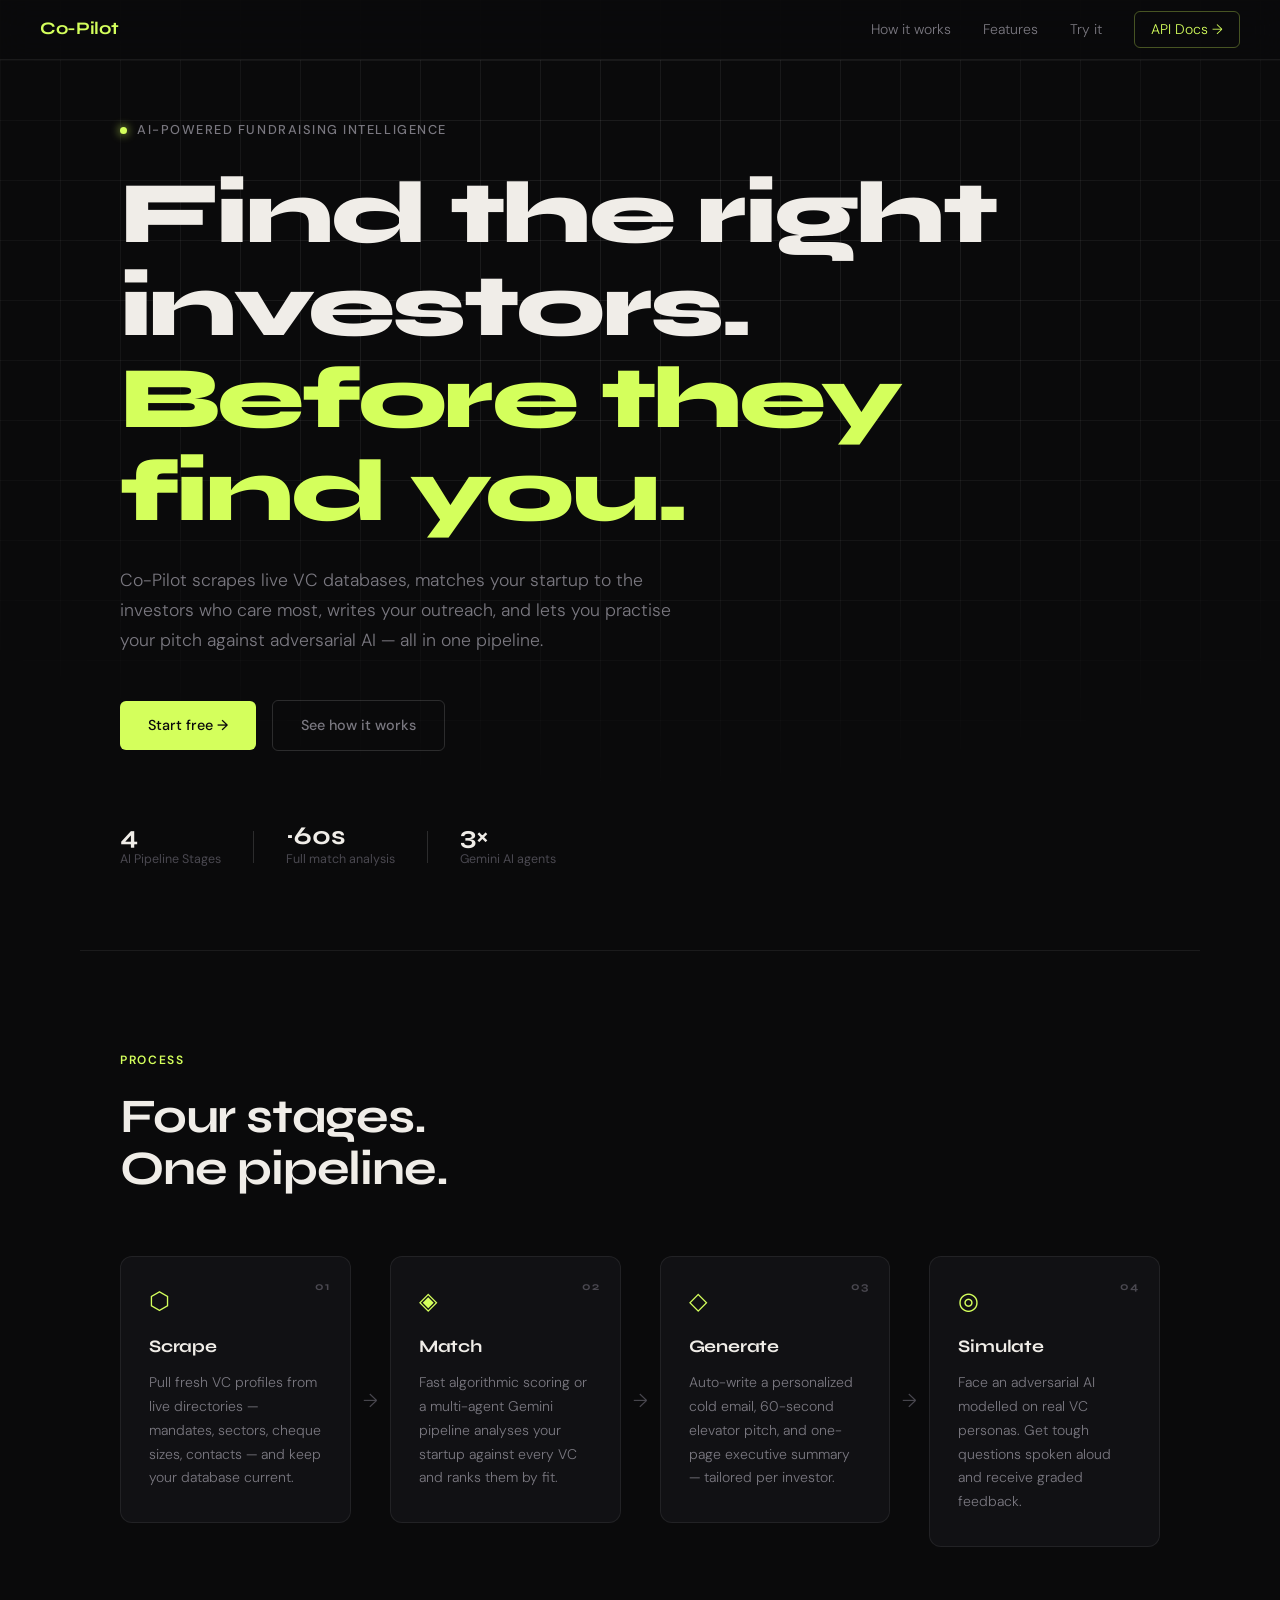
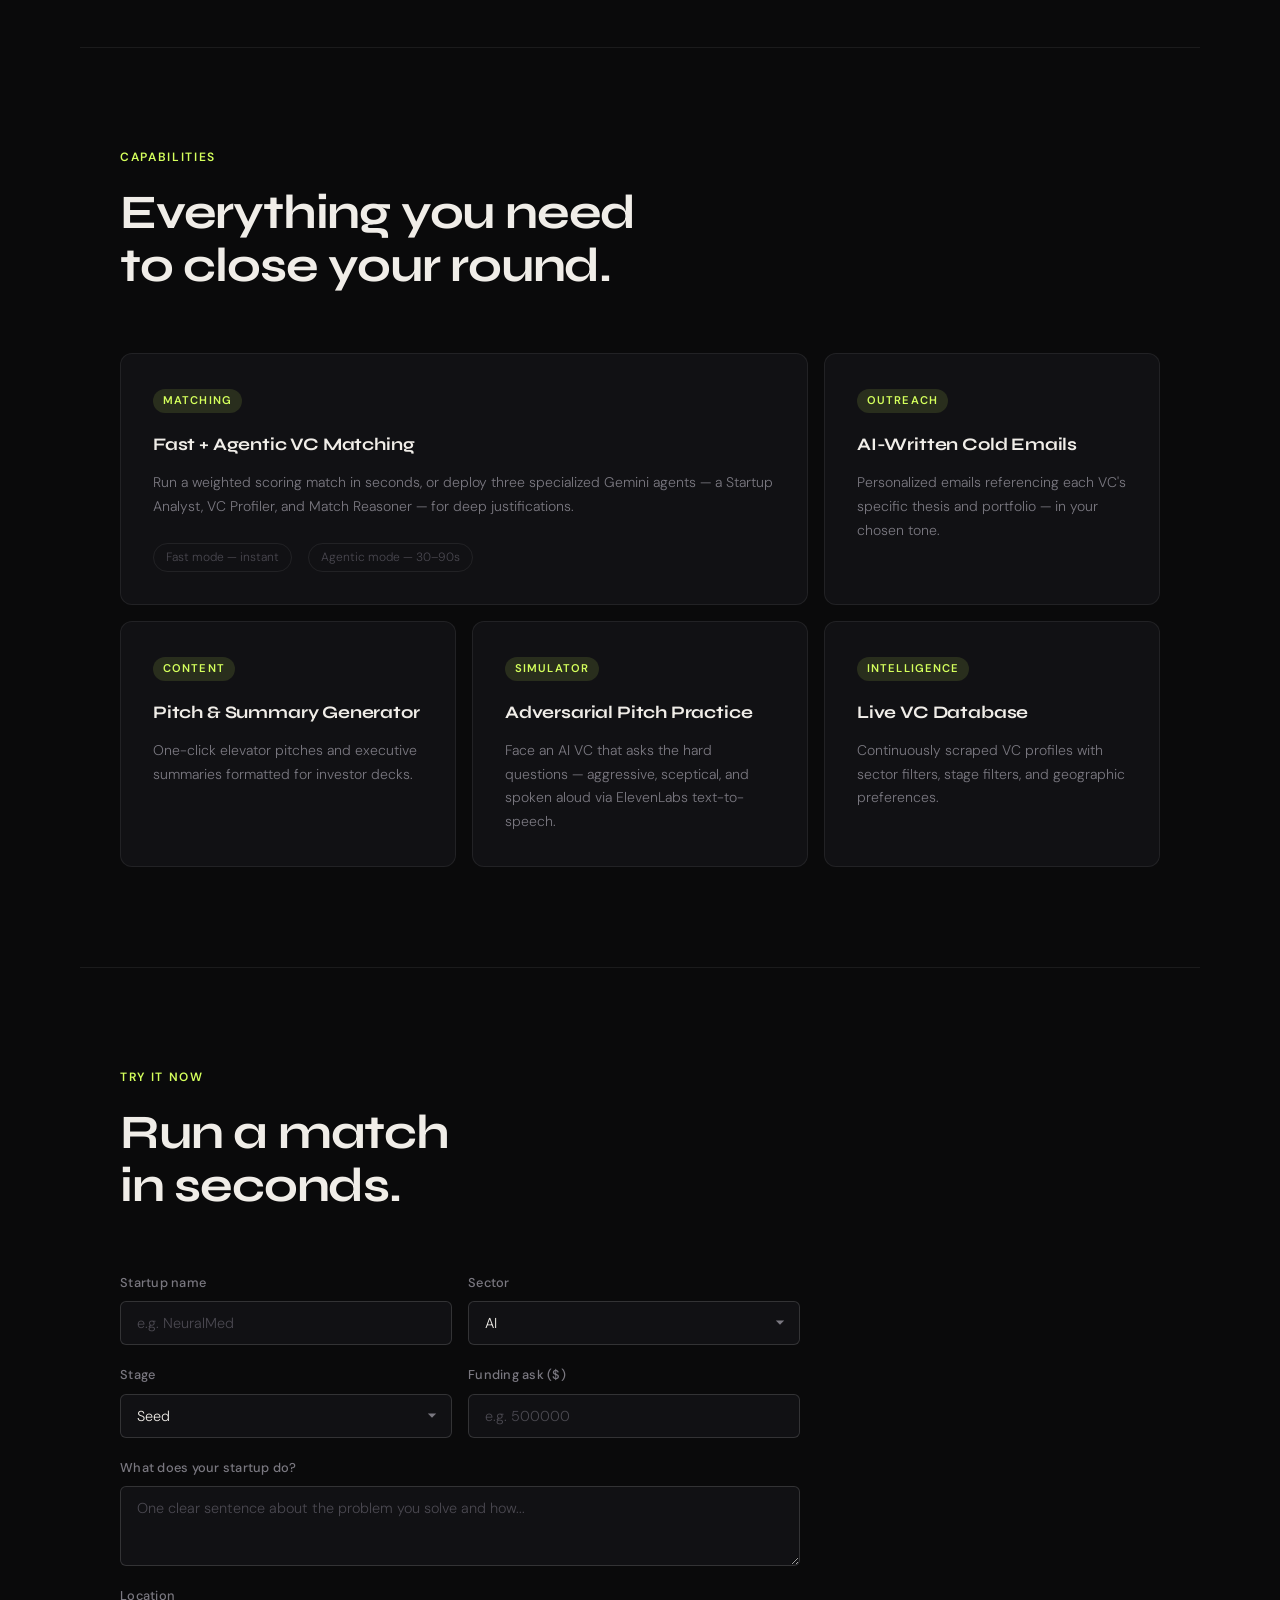
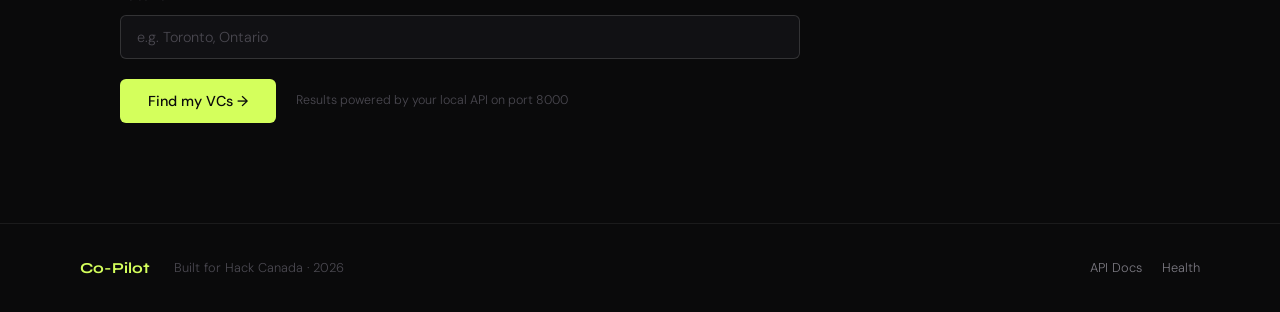
==== frontend/index.html @ d3bf1da8 "front end commit" ====
<!DOCTYPE html>
<html lang="en">
<head>
  <meta charset="UTF-8" />
  <meta name="viewport" content="width=device-width, initial-scale=1.0" />
  <title>Co-Pilot — AI Fundraising Intelligence</title>
  <meta name="description" content="AI-powered fundraising pipeline. Find the right VCs, generate personalized outreach, and simulate your pitch before the room." />
  <link rel="preconnect" href="https://fonts.googleapis.com" />
  <link rel="preconnect" href="https://fonts.gstatic.com" crossorigin />
  <link href="https://fonts.googleapis.com/css2?family=Syne:wght@400;500;600;700;800&family=DM+Sans:ital,opsz,wght@0,9..40,300;0,9..40,400;0,9..40,500;1,9..40,300&display=swap" rel="stylesheet" />
  <link rel="stylesheet" href="style.css" />
</head>
<body>

  <!-- ── NAV ── -->
  <nav class="nav" id="nav">
    <a class="nav-logo" href="#">Co-Pilot</a>
    <div class="nav-links">
      <a href="#how-it-works">How it works</a>
      <a href="#features">Features</a>
      <a href="#demo">Try it</a>
      <a href="http://localhost:8000/docs" target="_blank" class="nav-cta">API Docs →</a>
    </div>
  </nav>

  <!-- ── HERO ── -->
  <section class="hero" id="hero">
    <div class="hero-eyebrow">
      <span class="dot"></span>
      AI-Powered Fundraising Intelligence
    </div>
    <h1 class="hero-heading">
      Find the right investors.<br />
      <em>Before they find you.</em>
    </h1>
    <p class="hero-sub">
      Co-Pilot scrapes live VC databases, matches your startup to the investors who care most, writes your outreach, and lets you practise your pitch against adversarial AI — all in one pipeline.
    </p>
    <div class="hero-actions">
      <a href="#demo" class="btn btn-primary">Start free →</a>
      <a href="#how-it-works" class="btn btn-ghost">See how it works</a>
    </div>

    <div class="hero-stats">
      <div class="stat">
        <span class="stat-num">4</span>
        <span class="stat-label">AI Pipeline Stages</span>
      </div>
      <div class="stat-div"></div>
      <div class="stat">
        <span class="stat-num">~60s</span>
        <span class="stat-label">Full match analysis</span>
      </div>
      <div class="stat-div"></div>
      <div class="stat">
        <span class="stat-num">3×</span>
        <span class="stat-label">Gemini AI agents</span>
      </div>
    </div>
  </section>

  <!-- ── HOW IT WORKS ── -->
  <section class="section how" id="how-it-works">
    <div class="section-label">Process</div>
    <h2 class="section-heading">Four stages.<br />One pipeline.</h2>

    <div class="steps">
      <div class="step" data-num="01">
        <div class="step-icon">⬡</div>
        <h3>Scrape</h3>
        <p>Pull fresh VC profiles from live directories — mandates, sectors, cheque sizes, contacts — and keep your database current.</p>
      </div>
      <div class="step-arrow">→</div>
      <div class="step" data-num="02">
        <div class="step-icon">◈</div>
        <h3>Match</h3>
        <p>Fast algorithmic scoring or a multi-agent Gemini pipeline analyses your startup against every VC and ranks them by fit.</p>
      </div>
      <div class="step-arrow">→</div>
      <div class="step" data-num="03">
        <div class="step-icon">◇</div>
        <h3>Generate</h3>
        <p>Auto-write a personalized cold email, 60-second elevator pitch, and one-page executive summary — tailored per investor.</p>
      </div>
      <div class="step-arrow">→</div>
      <div class="step" data-num="04">
        <div class="step-icon">◎</div>
        <h3>Simulate</h3>
        <p>Face an adversarial AI modelled on real VC personas. Get tough questions spoken aloud and receive graded feedback.</p>
      </div>
    </div>
  </section>

  <!-- ── FEATURES ── -->
  <section class="section features" id="features">
    <div class="section-label">Capabilities</div>
    <h2 class="section-heading">Everything you need<br />to close your round.</h2>

    <div class="feature-grid">
      <div class="feature-card feature-card--wide">
        <div class="feature-tag">Matching</div>
        <h3>Fast + Agentic VC Matching</h3>
        <p>Run a weighted scoring match in seconds, or deploy three specialized Gemini agents — a Startup Analyst, VC Profiler, and Match Reasoner — for deep justifications.</p>
        <div class="feature-meta">
          <span>Fast mode — instant</span>
          <span>Agentic mode — 30–90s</span>
        </div>
      </div>

      <div class="feature-card">
        <div class="feature-tag">Outreach</div>
        <h3>AI-Written Cold Emails</h3>
        <p>Personalized emails referencing each VC's specific thesis and portfolio — in your chosen tone.</p>
      </div>

      <div class="feature-card">
        <div class="feature-tag">Content</div>
        <h3>Pitch & Summary Generator</h3>
        <p>One-click elevator pitches and executive summaries formatted for investor decks.</p>
      </div>

      <div class="feature-card">
        <div class="feature-tag">Simulator</div>
        <h3>Adversarial Pitch Practice</h3>
        <p>Face an AI VC that asks the hard questions — aggressive, sceptical, and spoken aloud via ElevenLabs text-to-speech.</p>
      </div>

      <div class="feature-card">
        <div class="feature-tag">Intelligence</div>
        <h3>Live VC Database</h3>
        <p>Continuously scraped VC profiles with sector filters, stage filters, and geographic preferences.</p>
      </div>
    </div>
  </section>

  <!-- ── DEMO / FORM ── -->
  <section class="section demo-section" id="demo">
    <div class="section-label">Try it now</div>
    <h2 class="section-heading">Run a match<br />in seconds.</h2>

    <div class="demo-wrap">
      <form class="demo-form" id="demoForm">
        <div class="form-row">
          <div class="form-group">
            <label for="startupName">Startup name</label>
            <input type="text" id="startupName" placeholder="e.g. NeuralMed" />
          </div>
          <div class="form-group">
            <label for="sector">Sector</label>
            <select id="sector">
              <option value="AI">AI</option>
              <option value="healthtech">Healthtech</option>
              <option value="fintech">Fintech</option>
              <option value="cleantech">Cleantech</option>
              <option value="deeptech">Deep Tech</option>
              <option value="edtech">EdTech</option>
              <option value="SaaS">SaaS</option>
            </select>
          </div>
        </div>
        <div class="form-row">
          <div class="form-group">
            <label for="stage">Stage</label>
            <select id="stage">
              <option value="pre-seed">Pre-seed</option>
              <option value="seed" selected>Seed</option>
              <option value="series-a">Series A</option>
            </select>
          </div>
          <div class="form-group">
            <label for="fundingAsk">Funding ask ($)</label>
            <input type="number" id="fundingAsk" placeholder="e.g. 500000" />
          </div>
        </div>
        <div class="form-group">
          <label for="description">What does your startup do?</label>
          <textarea id="description" rows="3" placeholder="One clear sentence about the problem you solve and how..."></textarea>
        </div>
        <div class="form-group">
          <label for="location">Location</label>
          <input type="text" id="location" placeholder="e.g. Toronto, Ontario" />
        </div>

        <div class="form-actions">
          <button type="submit" class="btn btn-primary" id="matchBtn">
            <span class="btn-text">Find my VCs →</span>
            <span class="btn-loader" hidden>Matching…</span>
          </button>
          <span class="form-note">Results powered by your local API on port 8000</span>
        </div>
      </form>

      <div class="demo-results" id="demoResults" hidden>
        <div class="results-header">
          <h3>Top matches</h3>
          <span id="resultsMode" class="badge"></span>
        </div>
        <div class="results-list" id="resultsList"></div>
      </div>

      <div class="demo-error" id="demoError" hidden>
        <p>⚠ Could not reach the API. Make sure the backend is running on <code>localhost:8000</code>.</p>
        <p class="error-detail" id="errorDetail"></p>
      </div>
    </div>
  </section>

  <!-- ── FOOTER ── -->
  <footer class="footer">
    <div class="footer-inner">
      <span class="footer-logo">Co-Pilot</span>
      <span class="footer-copy">Built for Hack Canada · 2026</span>
      <div class="footer-links">
        <a href="http://localhost:8000/docs" target="_blank">API Docs</a>
        <a href="http://localhost:8000/health" target="_blank">Health</a>
      </div>
    </div>
  </footer>

  <script src="app.js"></script>
</body>
</html>
---- frontend/style.css ----
/* ─────────────────────────────────────────────────────
   Co-Pilot — Fundraising Intelligence
   Aesthetic: Dark editorial / refined minimalism
   Fonts: Syne (display) + DM Sans (body)
───────────────────────────────────────────────────── */

/* ── Reset & tokens ── */
*,
*::before,
*::after {
    box-sizing: border-box;
    margin: 0;
    padding: 0;
}

:root {
    --bg: #0a0a0b;
    --surface: #111114;
    --surface-2: #18181d;
    --border: rgba(255, 255, 255, 0.07);
    --border-hi: rgba(255, 255, 255, 0.14);

    --text: #f0ede8;
    --text-muted: #7a7880;
    --text-subtle: #4a4850;

    --accent: #d4ff5c;
    /* lime-yellow — the one pop colour */
    --accent-dim: rgba(212, 255, 92, 0.12);

    --font-display: 'Syne', sans-serif;
    --font-body: 'DM Sans', sans-serif;

    --max-w: 1120px;
    --radius: 12px;
    --radius-sm: 6px;
}

html {
    scroll-behavior: smooth;
}

body {
    background: var(--bg);
    color: var(--text);
    font-family: var(--font-body);
    font-size: 16px;
    line-height: 1.6;
    font-weight: 300;
    -webkit-font-smoothing: antialiased;
}

/* ── Scrollbar ── */
::-webkit-scrollbar {
    width: 4px;
}

::-webkit-scrollbar-track {
    background: var(--bg);
}

::-webkit-scrollbar-thumb {
    background: var(--border-hi);
    border-radius: 2px;
}

/* ── Links ── */
a {
    color: inherit;
    text-decoration: none;
}

/* ───────────────────────────────────────────────────
   NAV
─────────────────────────────────────────────────── */
.nav {
    position: fixed;
    top: 0;
    left: 0;
    right: 0;
    z-index: 100;
    display: flex;
    align-items: center;
    justify-content: space-between;
    padding: 0 40px;
    height: 60px;
    border-bottom: 1px solid var(--border);
    background: rgba(10, 10, 11, 0.82);
    backdrop-filter: blur(16px);
    -webkit-backdrop-filter: blur(16px);
    transition: border-color 0.3s;
}

.nav-logo {
    font-family: var(--font-display);
    font-weight: 700;
    font-size: 1.1rem;
    letter-spacing: -0.02em;
    color: var(--accent);
}

.nav-links {
    display: flex;
    align-items: center;
    gap: 32px;
    font-size: 0.875rem;
    color: var(--text-muted);
}

.nav-links a {
    transition: color 0.2s;
}

.nav-links a:hover {
    color: var(--text);
}

.nav-cta {
    color: var(--accent) !important;
    border: 1px solid rgba(212, 255, 92, 0.3);
    padding: 6px 16px;
    border-radius: var(--radius-sm);
    transition: background 0.2s !important;
}

.nav-cta:hover {
    background: var(--accent-dim) !important;
}

/* ───────────────────────────────────────────────────
   HERO
─────────────────────────────────────────────────── */
.hero {
    min-height: 100vh;
    display: flex;
    flex-direction: column;
    justify-content: center;
    padding: 120px 40px 80px;
    max-width: var(--max-w);
    margin: 0 auto;
    position: relative;
}

/* Subtle grid background */
.hero::before {
    content: '';
    position: fixed;
    inset: 0;
    background-image:
        linear-gradient(var(--border) 1px, transparent 1px),
        linear-gradient(90deg, var(--border) 1px, transparent 1px);
    background-size: 60px 60px;
    mask-image: radial-gradient(ellipse 80% 60% at 50% 30%, black 30%, transparent 100%);
    pointer-events: none;
    z-index: -1;
}

.hero-eyebrow {
    display: flex;
    align-items: center;
    gap: 10px;
    font-size: 0.8rem;
    font-weight: 500;
    letter-spacing: 0.12em;
    text-transform: uppercase;
    color: var(--text-muted);
    margin-bottom: 28px;
    animation: fadeUp 0.6s ease both;
}

.dot {
    width: 7px;
    height: 7px;
    border-radius: 50%;
    background: var(--accent);
    box-shadow: 0 0 10px var(--accent);
    animation: pulse 2s ease infinite;
}

@keyframes pulse {

    0%,
    100% {
        opacity: 1;
        transform: scale(1);
    }

    50% {
        opacity: 0.5;
        transform: scale(0.85);
    }
}

.hero-heading {
    font-family: var(--font-display);
    font-size: clamp(3rem, 7vw, 5.5rem);
    font-weight: 800;
    line-height: 1.05;
    letter-spacing: -0.03em;
    color: var(--text);
    margin-bottom: 28px;
    animation: fadeUp 0.6s 0.1s ease both;
}

.hero-heading em {
    font-style: normal;
    color: var(--accent);
}

.hero-sub {
    max-width: 560px;
    font-size: 1.1rem;
    color: var(--text-muted);
    line-height: 1.7;
    margin-bottom: 44px;
    animation: fadeUp 0.6s 0.2s ease both;
}

.hero-actions {
    display: flex;
    gap: 16px;
    align-items: center;
    margin-bottom: 72px;
    animation: fadeUp 0.6s 0.3s ease both;
}

/* Buttons */
.btn {
    display: inline-flex;
    align-items: center;
    gap: 6px;
    padding: 13px 28px;
    border-radius: var(--radius-sm);
    font-family: var(--font-body);
    font-size: 0.9rem;
    font-weight: 500;
    cursor: pointer;
    border: none;
    transition: all 0.2s;
    text-decoration: none;
}

.btn-primary {
    background: var(--accent);
    color: #0a0a0b;
}

.btn-primary:hover {
    background: #c8f545;
    transform: translateY(-1px);
    box-shadow: 0 8px 24px rgba(212, 255, 92, 0.25);
}

.btn-primary:active {
    transform: translateY(0);
}

.btn-ghost {
    background: transparent;
    color: var(--text-muted);
    border: 1px solid var(--border-hi);
}

.btn-ghost:hover {
    color: var(--text);
    border-color: rgba(255, 255, 255, 0.25);
}

/* Stats bar */
.hero-stats {
    display: flex;
    align-items: center;
    gap: 32px;
    animation: fadeUp 0.6s 0.4s ease both;
}

.stat-div {
    width: 1px;
    height: 32px;
    background: var(--border-hi);
}

.stat {
    display: flex;
    flex-direction: column;
    gap: 2px;
}

.stat-num {
    font-family: var(--font-display);
    font-size: 1.6rem;
    font-weight: 700;
    color: var(--text);
    line-height: 1;
}

.stat-label {
    font-size: 0.78rem;
    color: var(--text-subtle);
    font-weight: 400;
}

/* ───────────────────────────────────────────────────
   SECTIONS — shared
─────────────────────────────────────────────────── */
.section {
    padding: 100px 40px;
    max-width: var(--max-w);
    margin: 0 auto;
}

.section-label {
    font-size: 0.75rem;
    font-weight: 600;
    letter-spacing: 0.14em;
    text-transform: uppercase;
    color: var(--accent);
    margin-bottom: 20px;
}

.section-heading {
    font-family: var(--font-display);
    font-size: clamp(2rem, 4vw, 3rem);
    font-weight: 700;
    letter-spacing: -0.025em;
    line-height: 1.1;
    color: var(--text);
    margin-bottom: 60px;
}

/* ───────────────────────────────────────────────────
   HOW IT WORKS — steps
#─────────────────────────────────────────────────── */
.how {
    border-top: 1px solid var(--border);
}

.steps {
    display: flex;
    align-items: flex-start;
    gap: 0;
}

.step {
    flex: 1;
    padding: 32px 28px;
    border: 1px solid var(--border);
    border-radius: var(--radius);
    background: var(--surface);
    transition: border-color 0.25s, background 0.25s;
    position: relative;
}

.step:hover {
    border-color: var(--border-hi);
    background: var(--surface-2);
}

.step::before {
    content: attr(data-num);
    position: absolute;
    top: 20px;
    right: 20px;
    font-family: var(--font-display);
    font-size: 0.72rem;
    font-weight: 700;
    color: var(--text-subtle);
    letter-spacing: 0.08em;
}

.step-icon {
    font-size: 1.5rem;
    margin-bottom: 20px;
    color: var(--accent);
    line-height: 1;
}

.step h3 {
    font-family: var(--font-display);
    font-size: 1.1rem;
    font-weight: 700;
    letter-spacing: -0.01em;
    margin-bottom: 10px;
    color: var(--text);
}

.step p {
    font-size: 0.875rem;
    color: var(--text-muted);
    line-height: 1.7;
}

.step-arrow {
    flex-shrink: 0;
    align-self: center;
    padding: 0 12px;
    color: var(--text-subtle);
    font-size: 1.2rem;
}

/* ───────────────────────────────────────────────────
   FEATURES GRID
─────────────────────────────────────────────────── */
.features {
    border-top: 1px solid var(--border);
}

.feature-grid {
    display: grid;
    grid-template-columns: 1fr 1fr 1fr;
    grid-template-rows: auto auto;
    gap: 16px;
}

.feature-card {
    background: var(--surface);
    border: 1px solid var(--border);
    border-radius: var(--radius);
    padding: 32px;
    transition: border-color 0.25s, background 0.25s, transform 0.2s;
}

.feature-card:hover {
    border-color: var(--border-hi);
    background: var(--surface-2);
    transform: translateY(-2px);
}

.feature-card--wide {
    grid-column: span 2;
}

.feature-tag {
    display: inline-block;
    font-size: 0.7rem;
    font-weight: 600;
    letter-spacing: 0.1em;
    text-transform: uppercase;
    color: var(--accent);
    background: var(--accent-dim);
    padding: 3px 10px;
    border-radius: 999px;
    margin-bottom: 18px;
}

.feature-card h3 {
    font-family: var(--font-display);
    font-size: 1.1rem;
    font-weight: 700;
    letter-spacing: -0.01em;
    margin-bottom: 12px;
    color: var(--text);
}

.feature-card p {
    font-size: 0.875rem;
    color: var(--text-muted);
    line-height: 1.7;
}

.feature-meta {
    display: flex;
    gap: 16px;
    margin-top: 24px;
    flex-wrap: wrap;
}

.feature-meta span {
    font-size: 0.75rem;
    color: var(--text-subtle);
    border: 1px solid var(--border);
    padding: 4px 12px;
    border-radius: 999px;
}

/* ───────────────────────────────────────────────────
   DEMO FORM
─────────────────────────────────────────────────── */
.demo-section {
    border-top: 1px solid var(--border);
}

.demo-wrap {
    display: flex;
    flex-direction: column;
    gap: 40px;
}

.demo-form {
    display: flex;
    flex-direction: column;
    gap: 20px;
    max-width: 680px;
}

.form-row {
    display: grid;
    grid-template-columns: 1fr 1fr;
    gap: 16px;
}

.form-group {
    display: flex;
    flex-direction: column;
    gap: 8px;
}

.form-group label {
    font-size: 0.8rem;
    font-weight: 500;
    color: var(--text-muted);
    letter-spacing: 0.02em;
}

.form-group input,
.form-group select,
.form-group textarea {
    background: var(--surface);
    border: 1px solid var(--border-hi);
    border-radius: var(--radius-sm);
    color: var(--text);
    font-family: var(--font-body);
    font-size: 0.9rem;
    font-weight: 300;
    padding: 12px 16px;
    outline: none;
    transition: border-color 0.2s, box-shadow 0.2s;
    resize: vertical;
}

.form-group input::placeholder,
.form-group textarea::placeholder {
    color: var(--text-subtle);
}

.form-group input:focus,
.form-group select:focus,
.form-group textarea:focus {
    border-color: rgba(212, 255, 92, 0.5);
    box-shadow: 0 0 0 3px rgba(212, 255, 92, 0.08);
}

.form-group select {
    appearance: none;
    cursor: pointer;
    background-image: url("data:image/svg+xml,%3Csvg xmlns='http://www.w3.org/2000/svg' width='12' height='12' viewBox='0 0 12 12'%3E%3Cpath fill='%237a7880' d='M6 8L1 3h10z'/%3E%3C/svg%3E");
    background-repeat: no-repeat;
    background-position: right 14px center;
    background-size: 10px;
    padding-right: 36px;
}

.form-actions {
    display: flex;
    align-items: center;
    gap: 20px;
    flex-wrap: wrap;
}

.form-note {
    font-size: 0.78rem;
    color: var(--text-subtle);
}

/* Results */
.demo-results {
    max-width: 680px;
    animation: fadeUp 0.4s ease both;
}

.results-header {
    display: flex;
    align-items: center;
    gap: 12px;
    margin-bottom: 20px;
}

.results-header h3 {
    font-family: var(--font-display);
    font-size: 1rem;
    font-weight: 700;
    color: var(--text);
}

.badge {
    font-size: 0.7rem;
    font-weight: 600;
    letter-spacing: 0.08em;
    text-transform: uppercase;
    background: var(--accent-dim);
    color: var(--accent);
    padding: 3px 10px;
    border-radius: 999px;
}

.results-list {
    display: flex;
    flex-direction: column;
    gap: 10px;
}

.result-item {
    background: var(--surface);
    border: 1px solid var(--border);
    border-radius: var(--radius);
    padding: 18px 22px;
    display: flex;
    align-items: center;
    gap: 16px;
    transition: border-color 0.2s;
    animation: fadeUp 0.3s ease both;
}

.result-item:hover {
    border-color: var(--border-hi);
}

.result-rank {
    font-family: var(--font-display);
    font-size: 0.75rem;
    font-weight: 700;
    color: var(--text-subtle);
    min-width: 24px;
}

.result-info {
    flex: 1;
}

.result-name {
    font-weight: 500;
    font-size: 0.95rem;
    color: var(--text);
    margin-bottom: 3px;
}

.result-detail {
    font-size: 0.8rem;
    color: var(--text-muted);
}

.result-score {
    font-family: var(--font-display);
    font-size: 1rem;
    font-weight: 700;
    color: var(--accent);
}

.result-link {
    color: var(--text);
    text-decoration: none;
    border-bottom: 1px solid var(--border-hi);
    transition: color 0.2s, border-color 0.2s;
}

.result-link:hover {
    color: var(--accent);
    border-color: var(--accent);
}

.result-visit {
    flex-shrink: 0;
    display: flex;
    align-items: center;
    justify-content: center;
    width: 30px;
    height: 30px;
    border-radius: var(--radius-sm);
    border: 1px solid var(--border);
    color: var(--text-muted);
    font-size: 0.9rem;
    text-decoration: none;
    transition: color 0.2s, border-color 0.2s, background 0.2s;
}

.result-visit:hover {
    color: var(--accent);
    border-color: rgba(212, 255, 92, 0.4);
    background: var(--accent-dim);
}

/* Error */
.demo-error {
    max-width: 540px;
    background: rgba(255, 80, 80, 0.06);
    border: 1px solid rgba(255, 80, 80, 0.18);
    border-radius: var(--radius);
    padding: 20px 24px;
    font-size: 0.875rem;
    color: #ff8888;
    animation: fadeUp 0.3s ease both;
}

.demo-error p+p {
    margin-top: 8px;
}

.demo-error code {
    font-size: 0.82em;
    background: rgba(255, 255, 255, 0.07);
    padding: 2px 6px;
    border-radius: 4px;
}

.error-detail {
    color: var(--text-muted);
    font-size: 0.8rem;
}

/* ───────────────────────────────────────────────────
   FOOTER
─────────────────────────────────────────────────── */
footer.footer {
    border-top: 1px solid var(--border);
    padding: 32px 40px;
}

.footer-inner {
    max-width: var(--max-w);
    margin: 0 auto;
    display: flex;
    align-items: center;
    gap: 24px;
}

.footer-logo {
    font-family: var(--font-display);
    font-weight: 700;
    color: var(--accent);
    font-size: 0.95rem;
}

.footer-copy {
    font-size: 0.8rem;
    color: var(--text-subtle);
    flex: 1;
}

.footer-links {
    display: flex;
    gap: 20px;
    font-size: 0.8rem;
    color: var(--text-muted);
}

.footer-links a:hover {
    color: var(--text);
}

/* ───────────────────────────────────────────────────
   ANIMATIONS
─────────────────────────────────────────────────── */
@keyframes fadeUp {
    from {
        opacity: 0;
        transform: translateY(16px);
    }

    to {
        opacity: 1;
        transform: translateY(0);
    }
}

/* Scroll-triggered reveal */
.step,
.feature-card {
    opacity: 0;
    transform: translateY(20px);
    transition: opacity 0.5s ease, transform 0.5s ease, border-color 0.25s, background 0.25s;
}

.step.visible,
.feature-card.visible {
    opacity: 1;
    transform: translateY(0);
}

/* ───────────────────────────────────────────────────
   RESPONSIVE
─────────────────────────────────────────────────── */
@media (max-width: 900px) {
    .steps {
        flex-direction: column;
    }

    .step-arrow {
        transform: rotate(90deg);
        align-self: center;
    }

    .feature-grid {
        grid-template-columns: 1fr 1fr;
    }

    .feature-card--wide {
        grid-column: span 2;
    }

    .form-row {
        grid-template-columns: 1fr;
    }
}

@media (max-width: 640px) {
    .nav {
        padding: 0 20px;
    }

    .nav-links {
        gap: 16px;
    }

    .nav-links a:not(.nav-cta) {
        display: none;
    }

    .hero,
    .section {
        padding-left: 20px;
        padding-right: 20px;
    }

    .feature-grid {
        grid-template-columns: 1fr;
    }

    .feature-card--wide {
        grid-column: span 1;
    }

    footer.footer {
        padding: 24px 20px;
    }
}
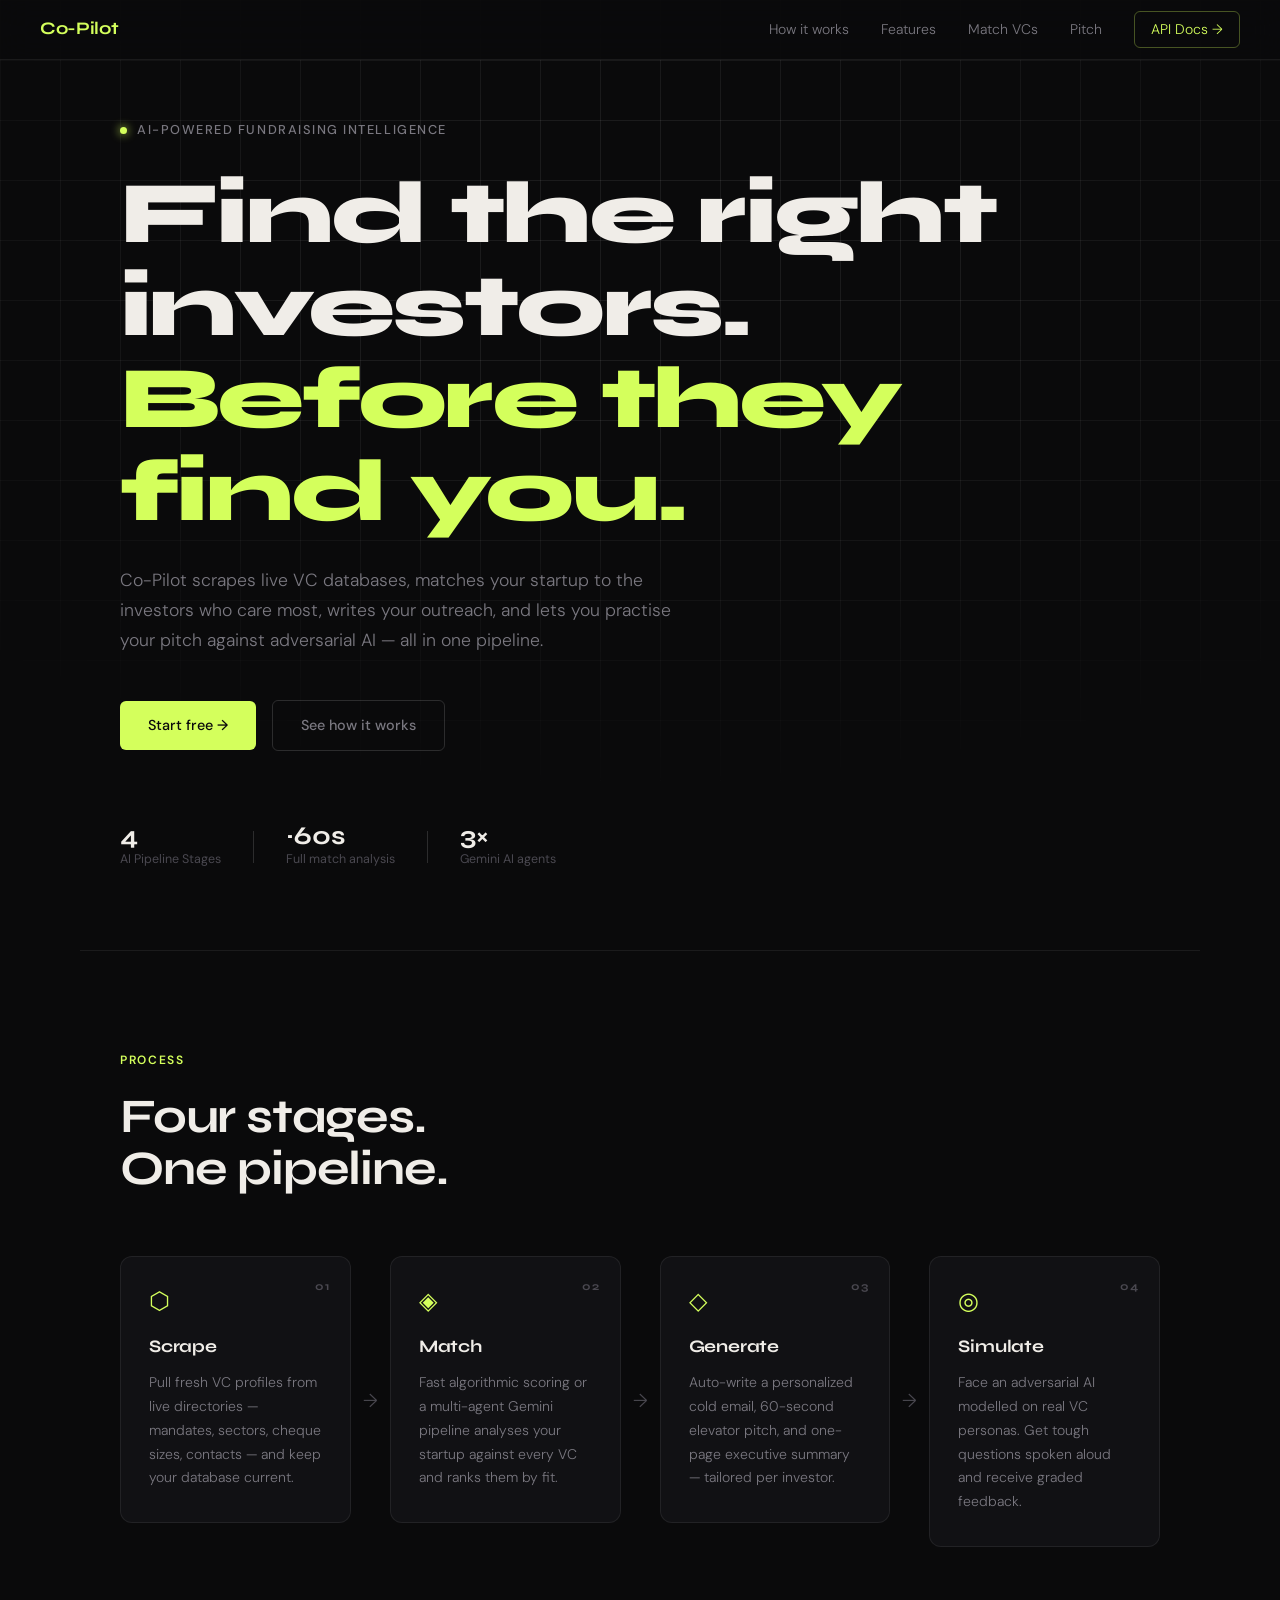
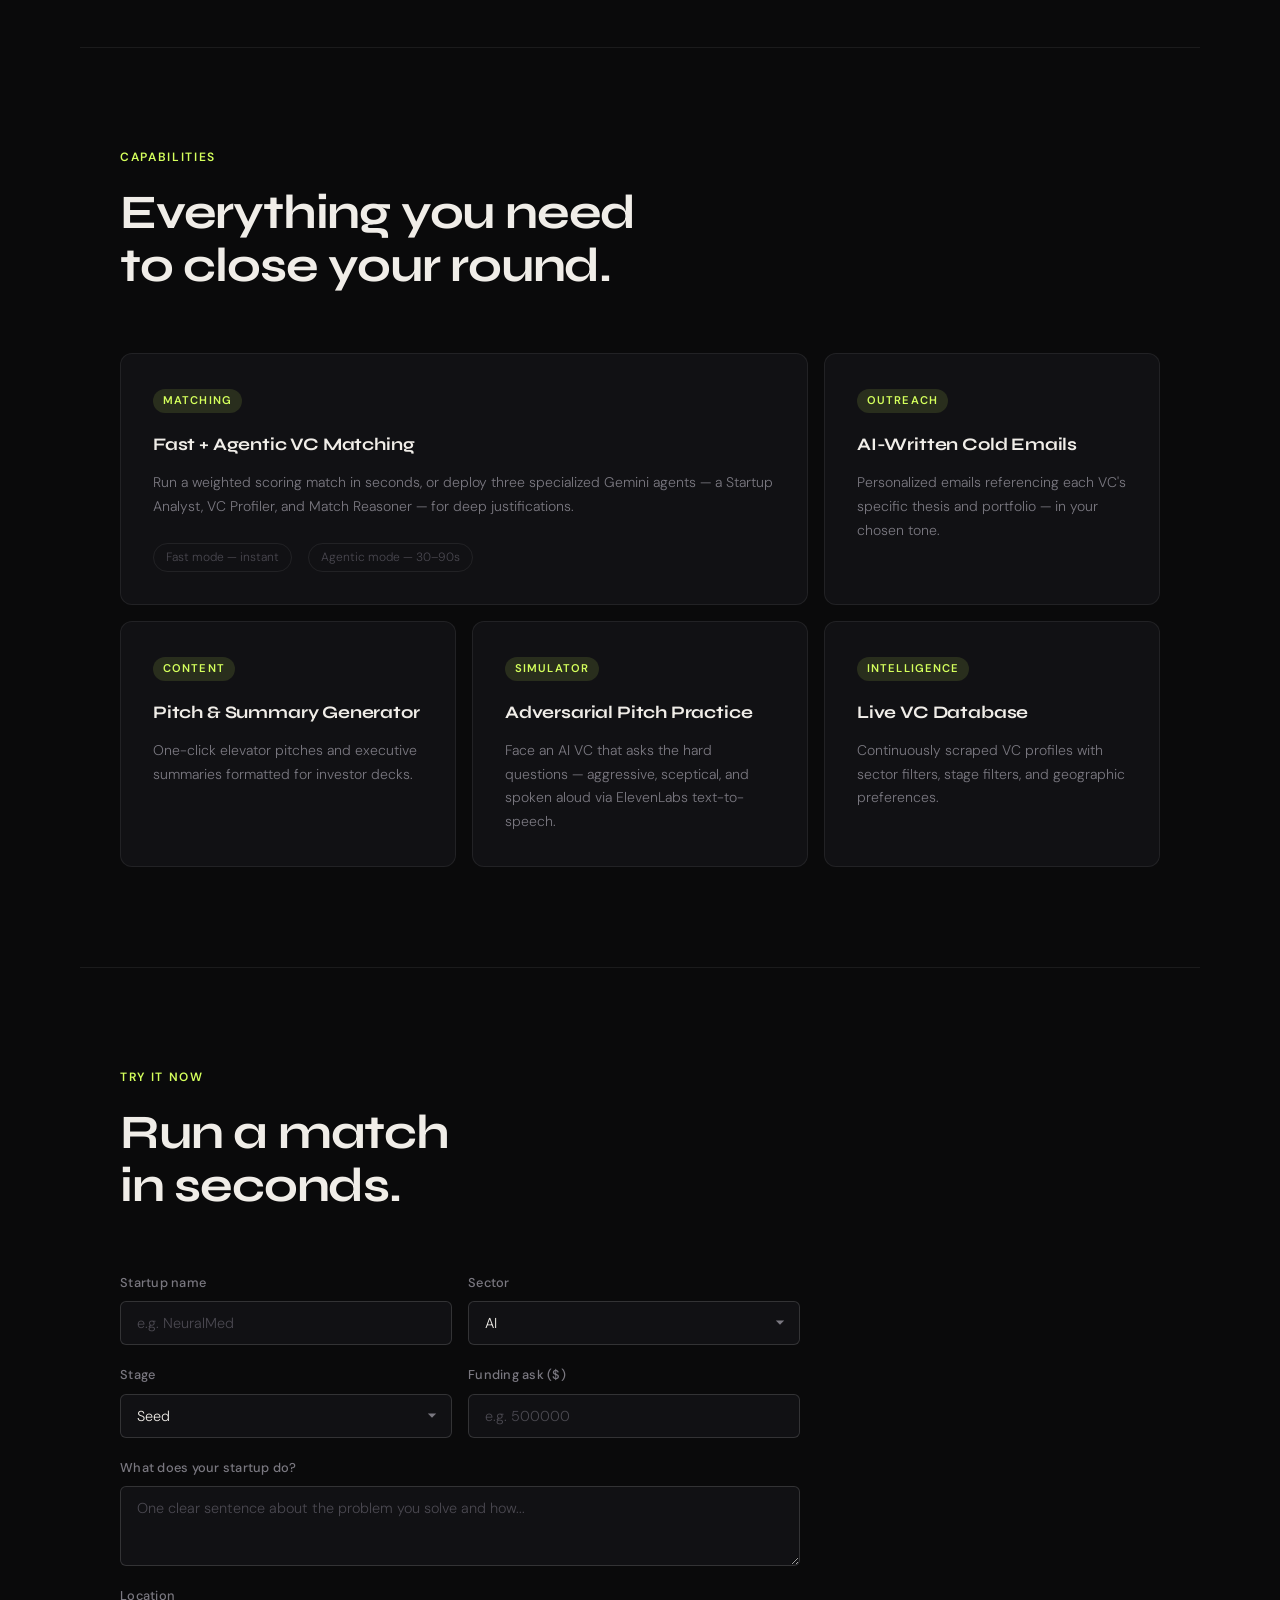
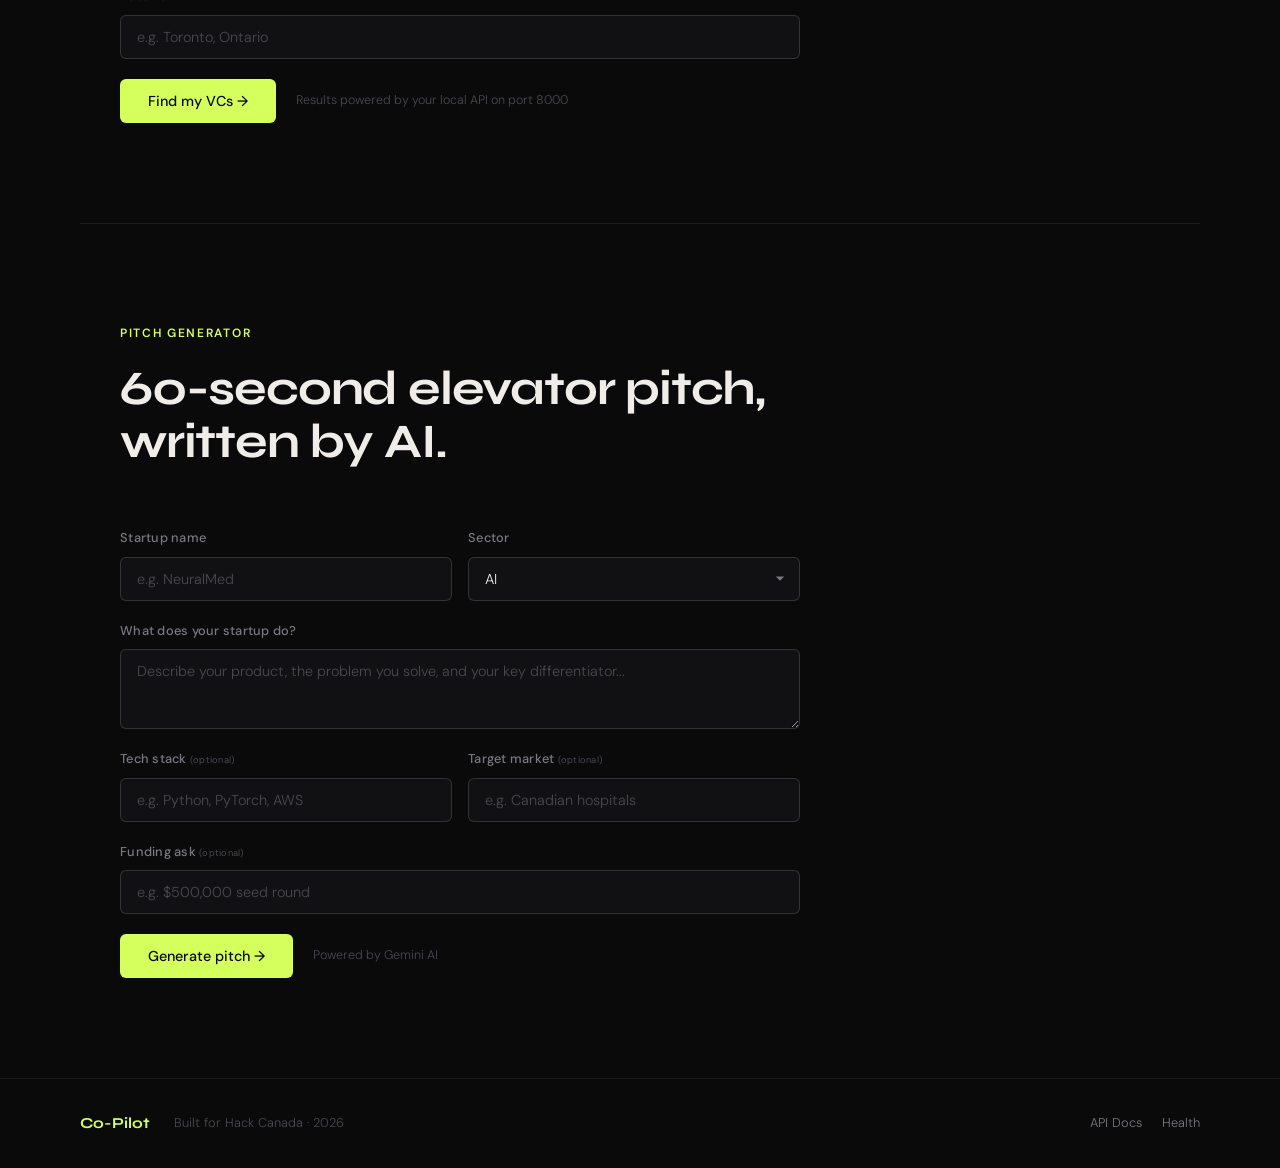
==== commit 0de724fc: "incorporating pitch feature to frontend" ====
--- a/frontend/index.html
+++ b/frontend/index.html
@@ -1,222 +1,306 @@
 <!DOCTYPE html>
 <html lang="en">
+
 <head>
-  <meta charset="UTF-8" />
-  <meta name="viewport" content="width=device-width, initial-scale=1.0" />
-  <title>Co-Pilot — AI Fundraising Intelligence</title>
-  <meta name="description" content="AI-powered fundraising pipeline. Find the right VCs, generate personalized outreach, and simulate your pitch before the room." />
-  <link rel="preconnect" href="https://fonts.googleapis.com" />
-  <link rel="preconnect" href="https://fonts.gstatic.com" crossorigin />
-  <link href="https://fonts.googleapis.com/css2?family=Syne:wght@400;500;600;700;800&family=DM+Sans:ital,opsz,wght@0,9..40,300;0,9..40,400;0,9..40,500;1,9..40,300&display=swap" rel="stylesheet" />
-  <link rel="stylesheet" href="style.css" />
+    <meta charset="UTF-8" />
+    <meta name="viewport" content="width=device-width, initial-scale=1.0" />
+    <title>Co-Pilot — AI Fundraising Intelligence</title>
+    <meta name="description"
+        content="AI-powered fundraising pipeline. Find the right VCs, generate personalized outreach, and simulate your pitch before the room." />
+    <link rel="preconnect" href="https://fonts.googleapis.com" />
+    <link rel="preconnect" href="https://fonts.gstatic.com" crossorigin />
+    <link
+        href="https://fonts.googleapis.com/css2?family=Syne:wght@400;500;600;700;800&family=DM+Sans:ital,opsz,wght@0,9..40,300;0,9..40,400;0,9..40,500;1,9..40,300&display=swap"
+        rel="stylesheet" />
+    <link rel="stylesheet" href="style.css" />
 </head>
+
 <body>
 
-  <!-- ── NAV ── -->
-  <nav class="nav" id="nav">
-    <a class="nav-logo" href="#">Co-Pilot</a>
-    <div class="nav-links">
-      <a href="#how-it-works">How it works</a>
-      <a href="#features">Features</a>
-      <a href="#demo">Try it</a>
-      <a href="http://localhost:8000/docs" target="_blank" class="nav-cta">API Docs →</a>
-    </div>
-  </nav>
-
-  <!-- ── HERO ── -->
-  <section class="hero" id="hero">
-    <div class="hero-eyebrow">
-      <span class="dot"></span>
-      AI-Powered Fundraising Intelligence
-    </div>
-    <h1 class="hero-heading">
-      Find the right investors.<br />
-      <em>Before they find you.</em>
-    </h1>
-    <p class="hero-sub">
-      Co-Pilot scrapes live VC databases, matches your startup to the investors who care most, writes your outreach, and lets you practise your pitch against adversarial AI — all in one pipeline.
-    </p>
-    <div class="hero-actions">
-      <a href="#demo" class="btn btn-primary">Start free →</a>
-      <a href="#how-it-works" class="btn btn-ghost">See how it works</a>
-    </div>
-
-    <div class="hero-stats">
-      <div class="stat">
-        <span class="stat-num">4</span>
-        <span class="stat-label">AI Pipeline Stages</span>
-      </div>
-      <div class="stat-div"></div>
-      <div class="stat">
-        <span class="stat-num">~60s</span>
-        <span class="stat-label">Full match analysis</span>
-      </div>
-      <div class="stat-div"></div>
-      <div class="stat">
-        <span class="stat-num">3×</span>
-        <span class="stat-label">Gemini AI agents</span>
-      </div>
-    </div>
-  </section>
-
-  <!-- ── HOW IT WORKS ── -->
-  <section class="section how" id="how-it-works">
-    <div class="section-label">Process</div>
-    <h2 class="section-heading">Four stages.<br />One pipeline.</h2>
-
-    <div class="steps">
-      <div class="step" data-num="01">
-        <div class="step-icon">⬡</div>
-        <h3>Scrape</h3>
-        <p>Pull fresh VC profiles from live directories — mandates, sectors, cheque sizes, contacts — and keep your database current.</p>
-      </div>
-      <div class="step-arrow">→</div>
-      <div class="step" data-num="02">
-        <div class="step-icon">◈</div>
-        <h3>Match</h3>
-        <p>Fast algorithmic scoring or a multi-agent Gemini pipeline analyses your startup against every VC and ranks them by fit.</p>
-      </div>
-      <div class="step-arrow">→</div>
-      <div class="step" data-num="03">
-        <div class="step-icon">◇</div>
-        <h3>Generate</h3>
-        <p>Auto-write a personalized cold email, 60-second elevator pitch, and one-page executive summary — tailored per investor.</p>
-      </div>
-      <div class="step-arrow">→</div>
-      <div class="step" data-num="04">
-        <div class="step-icon">◎</div>
-        <h3>Simulate</h3>
-        <p>Face an adversarial AI modelled on real VC personas. Get tough questions spoken aloud and receive graded feedback.</p>
-      </div>
-    </div>
-  </section>
-
-  <!-- ── FEATURES ── -->
-  <section class="section features" id="features">
-    <div class="section-label">Capabilities</div>
-    <h2 class="section-heading">Everything you need<br />to close your round.</h2>
-
-    <div class="feature-grid">
-      <div class="feature-card feature-card--wide">
-        <div class="feature-tag">Matching</div>
-        <h3>Fast + Agentic VC Matching</h3>
-        <p>Run a weighted scoring match in seconds, or deploy three specialized Gemini agents — a Startup Analyst, VC Profiler, and Match Reasoner — for deep justifications.</p>
-        <div class="feature-meta">
-          <span>Fast mode — instant</span>
-          <span>Agentic mode — 30–90s</span>
-        </div>
-      </div>
-
-      <div class="feature-card">
-        <div class="feature-tag">Outreach</div>
-        <h3>AI-Written Cold Emails</h3>
-        <p>Personalized emails referencing each VC's specific thesis and portfolio — in your chosen tone.</p>
-      </div>
-
-      <div class="feature-card">
-        <div class="feature-tag">Content</div>
-        <h3>Pitch & Summary Generator</h3>
-        <p>One-click elevator pitches and executive summaries formatted for investor decks.</p>
-      </div>
-
-      <div class="feature-card">
-        <div class="feature-tag">Simulator</div>
-        <h3>Adversarial Pitch Practice</h3>
-        <p>Face an AI VC that asks the hard questions — aggressive, sceptical, and spoken aloud via ElevenLabs text-to-speech.</p>
-      </div>
-
-      <div class="feature-card">
-        <div class="feature-tag">Intelligence</div>
-        <h3>Live VC Database</h3>
-        <p>Continuously scraped VC profiles with sector filters, stage filters, and geographic preferences.</p>
-      </div>
-    </div>
-  </section>
-
-  <!-- ── DEMO / FORM ── -->
-  <section class="section demo-section" id="demo">
-    <div class="section-label">Try it now</div>
-    <h2 class="section-heading">Run a match<br />in seconds.</h2>
-
-    <div class="demo-wrap">
-      <form class="demo-form" id="demoForm">
-        <div class="form-row">
-          <div class="form-group">
-            <label for="startupName">Startup name</label>
-            <input type="text" id="startupName" placeholder="e.g. NeuralMed" />
-          </div>
-          <div class="form-group">
-            <label for="sector">Sector</label>
-            <select id="sector">
-              <option value="AI">AI</option>
-              <option value="healthtech">Healthtech</option>
-              <option value="fintech">Fintech</option>
-              <option value="cleantech">Cleantech</option>
-              <option value="deeptech">Deep Tech</option>
-              <option value="edtech">EdTech</option>
-              <option value="SaaS">SaaS</option>
-            </select>
-          </div>
-        </div>
-        <div class="form-row">
-          <div class="form-group">
-            <label for="stage">Stage</label>
-            <select id="stage">
-              <option value="pre-seed">Pre-seed</option>
-              <option value="seed" selected>Seed</option>
-              <option value="series-a">Series A</option>
-            </select>
-          </div>
-          <div class="form-group">
-            <label for="fundingAsk">Funding ask ($)</label>
-            <input type="number" id="fundingAsk" placeholder="e.g. 500000" />
-          </div>
-        </div>
-        <div class="form-group">
-          <label for="description">What does your startup do?</label>
-          <textarea id="description" rows="3" placeholder="One clear sentence about the problem you solve and how..."></textarea>
-        </div>
-        <div class="form-group">
-          <label for="location">Location</label>
-          <input type="text" id="location" placeholder="e.g. Toronto, Ontario" />
-        </div>
-
-        <div class="form-actions">
-          <button type="submit" class="btn btn-primary" id="matchBtn">
-            <span class="btn-text">Find my VCs →</span>
-            <span class="btn-loader" hidden>Matching…</span>
-          </button>
-          <span class="form-note">Results powered by your local API on port 8000</span>
-        </div>
-      </form>
-
-      <div class="demo-results" id="demoResults" hidden>
-        <div class="results-header">
-          <h3>Top matches</h3>
-          <span id="resultsMode" class="badge"></span>
-        </div>
-        <div class="results-list" id="resultsList"></div>
-      </div>
-
-      <div class="demo-error" id="demoError" hidden>
-        <p>⚠ Could not reach the API. Make sure the backend is running on <code>localhost:8000</code>.</p>
-        <p class="error-detail" id="errorDetail"></p>
-      </div>
-    </div>
-  </section>
-
-  <!-- ── FOOTER ── -->
-  <footer class="footer">
-    <div class="footer-inner">
-      <span class="footer-logo">Co-Pilot</span>
-      <span class="footer-copy">Built for Hack Canada · 2026</span>
-      <div class="footer-links">
-        <a href="http://localhost:8000/docs" target="_blank">API Docs</a>
-        <a href="http://localhost:8000/health" target="_blank">Health</a>
-      </div>
-    </div>
-  </footer>
-
-  <script src="app.js"></script>
+    <!-- ── NAV ── -->
+    <nav class="nav" id="nav">
+        <a class="nav-logo" href="#">Co-Pilot</a>
+        <div class="nav-links">
+            <a href="#how-it-works">How it works</a>
+            <a href="#features">Features</a>
+            <a href="#demo">Match VCs</a>
+            <a href="#pitch">Pitch</a>
+            <a href="http://localhost:8000/docs" target="_blank" class="nav-cta">API Docs →</a>
+        </div>
+    </nav>
+
+    <!-- ── HERO ── -->
+    <section class="hero" id="hero">
+        <div class="hero-eyebrow">
+            <span class="dot"></span>
+            AI-Powered Fundraising Intelligence
+        </div>
+        <h1 class="hero-heading">
+            Find the right investors.<br />
+            <em>Before they find you.</em>
+        </h1>
+        <p class="hero-sub">
+            Co-Pilot scrapes live VC databases, matches your startup to the investors who care most, writes your
+            outreach, and lets you practise your pitch against adversarial AI — all in one pipeline.
+        </p>
+        <div class="hero-actions">
+            <a href="#demo" class="btn btn-primary">Start free →</a>
+            <a href="#how-it-works" class="btn btn-ghost">See how it works</a>
+        </div>
+
+        <div class="hero-stats">
+            <div class="stat">
+                <span class="stat-num">4</span>
+                <span class="stat-label">AI Pipeline Stages</span>
+            </div>
+            <div class="stat-div"></div>
+            <div class="stat">
+                <span class="stat-num">~60s</span>
+                <span class="stat-label">Full match analysis</span>
+            </div>
+            <div class="stat-div"></div>
+            <div class="stat">
+                <span class="stat-num">3×</span>
+                <span class="stat-label">Gemini AI agents</span>
+            </div>
+        </div>
+    </section>
+
+    <!-- ── HOW IT WORKS ── -->
+    <section class="section how" id="how-it-works">
+        <div class="section-label">Process</div>
+        <h2 class="section-heading">Four stages.<br />One pipeline.</h2>
+
+        <div class="steps">
+            <div class="step" data-num="01">
+                <div class="step-icon">⬡</div>
+                <h3>Scrape</h3>
+                <p>Pull fresh VC profiles from live directories — mandates, sectors, cheque sizes, contacts — and keep
+                    your database current.</p>
+            </div>
+            <div class="step-arrow">→</div>
+            <div class="step" data-num="02">
+                <div class="step-icon">◈</div>
+                <h3>Match</h3>
+                <p>Fast algorithmic scoring or a multi-agent Gemini pipeline analyses your startup against every VC and
+                    ranks them by fit.</p>
+            </div>
+            <div class="step-arrow">→</div>
+            <div class="step" data-num="03">
+                <div class="step-icon">◇</div>
+                <h3>Generate</h3>
+                <p>Auto-write a personalized cold email, 60-second elevator pitch, and one-page executive summary —
+                    tailored per investor.</p>
+            </div>
+            <div class="step-arrow">→</div>
+            <div class="step" data-num="04">
+                <div class="step-icon">◎</div>
+                <h3>Simulate</h3>
+                <p>Face an adversarial AI modelled on real VC personas. Get tough questions spoken aloud and receive
+                    graded feedback.</p>
+            </div>
+        </div>
+    </section>
+
+    <!-- ── FEATURES ── -->
+    <section class="section features" id="features">
+        <div class="section-label">Capabilities</div>
+        <h2 class="section-heading">Everything you need<br />to close your round.</h2>
+
+        <div class="feature-grid">
+            <div class="feature-card feature-card--wide">
+                <div class="feature-tag">Matching</div>
+                <h3>Fast + Agentic VC Matching</h3>
+                <p>Run a weighted scoring match in seconds, or deploy three specialized Gemini agents — a Startup
+                    Analyst, VC Profiler, and Match Reasoner — for deep justifications.</p>
+                <div class="feature-meta">
+                    <span>Fast mode — instant</span>
+                    <span>Agentic mode — 30–90s</span>
+                </div>
+            </div>
+
+            <div class="feature-card">
+                <div class="feature-tag">Outreach</div>
+                <h3>AI-Written Cold Emails</h3>
+                <p>Personalized emails referencing each VC's specific thesis and portfolio — in your chosen tone.</p>
+            </div>
+
+            <div class="feature-card">
+                <div class="feature-tag">Content</div>
+                <h3>Pitch & Summary Generator</h3>
+                <p>One-click elevator pitches and executive summaries formatted for investor decks.</p>
+            </div>
+
+            <div class="feature-card">
+                <div class="feature-tag">Simulator</div>
+                <h3>Adversarial Pitch Practice</h3>
+                <p>Face an AI VC that asks the hard questions — aggressive, sceptical, and spoken aloud via ElevenLabs
+                    text-to-speech.</p>
+            </div>
+
+            <div class="feature-card">
+                <div class="feature-tag">Intelligence</div>
+                <h3>Live VC Database</h3>
+                <p>Continuously scraped VC profiles with sector filters, stage filters, and geographic preferences.</p>
+            </div>
+        </div>
+    </section>
+
+    <!-- ── DEMO / FORM ── -->
+    <section class="section demo-section" id="demo">
+        <div class="section-label">Try it now</div>
+        <h2 class="section-heading">Run a match<br />in seconds.</h2>
+
+        <div class="demo-wrap">
+            <form class="demo-form" id="demoForm">
+                <div class="form-row">
+                    <div class="form-group">
+                        <label for="startupName">Startup name</label>
+                        <input type="text" id="startupName" placeholder="e.g. NeuralMed" />
+                    </div>
+                    <div class="form-group">
+                        <label for="sector">Sector</label>
+                        <select id="sector">
+                            <option value="AI">AI</option>
+                            <option value="healthtech">Healthtech</option>
+                            <option value="fintech">Fintech</option>
+                            <option value="cleantech">Cleantech</option>
+                            <option value="deeptech">Deep Tech</option>
+                            <option value="edtech">EdTech</option>
+                            <option value="SaaS">SaaS</option>
+                        </select>
+                    </div>
+                </div>
+                <div class="form-row">
+                    <div class="form-group">
+                        <label for="stage">Stage</label>
+                        <select id="stage">
+                            <option value="pre-seed">Pre-seed</option>
+                            <option value="seed" selected>Seed</option>
+                            <option value="series-a">Series A</option>
+                        </select>
+                    </div>
+                    <div class="form-group">
+                        <label for="fundingAsk">Funding ask ($)</label>
+                        <input type="number" id="fundingAsk" placeholder="e.g. 500000" />
+                    </div>
+                </div>
+                <div class="form-group">
+                    <label for="description">What does your startup do?</label>
+                    <textarea id="description" rows="3"
+                        placeholder="One clear sentence about the problem you solve and how..."></textarea>
+                </div>
+                <div class="form-group">
+                    <label for="location">Location</label>
+                    <input type="text" id="location" placeholder="e.g. Toronto, Ontario" />
+                </div>
+
+                <div class="form-actions">
+                    <button type="submit" class="btn btn-primary" id="matchBtn">
+                        <span class="btn-text">Find my VCs →</span>
+                        <span class="btn-loader" hidden>Matching…</span>
+                    </button>
+                    <span class="form-note">Results powered by your local API on port 8000</span>
+                </div>
+            </form>
+
+            <div class="demo-results" id="demoResults" hidden>
+                <div class="results-header">
+                    <h3>Top matches</h3>
+                    <span id="resultsMode" class="badge"></span>
+                </div>
+                <div class="results-list" id="resultsList"></div>
+            </div>
+
+            <div class="demo-error" id="demoError" hidden>
+                <p>⚠ Could not reach the API. Make sure the backend is running on <code>localhost:8000</code>.</p>
+                <p class="error-detail" id="errorDetail"></p>
+            </div>
+        </div>
+    </section>
+
+    <!-- ── PITCH GENERATOR ── -->
+    <section class="section pitch-section" id="pitch">
+        <div class="section-label">Pitch Generator</div>
+        <h2 class="section-heading">60-second elevator pitch,<br />written by AI.</h2>
+
+        <div class="pitch-wrap">
+            <form class="pitch-form" id="pitchForm">
+                <div class="form-row">
+                    <div class="form-group">
+                        <label for="pitchName">Startup name</label>
+                        <input type="text" id="pitchName" placeholder="e.g. NeuralMed" />
+                    </div>
+                    <div class="form-group">
+                        <label for="pitchSector">Sector</label>
+                        <select id="pitchSector">
+                            <option value="AI">AI</option>
+                            <option value="healthtech">Healthtech</option>
+                            <option value="fintech">Fintech</option>
+                            <option value="cleantech">Cleantech</option>
+                            <option value="deeptech">Deep Tech</option>
+                            <option value="edtech">EdTech</option>
+                            <option value="SaaS">SaaS</option>
+                        </select>
+                    </div>
+                </div>
+                <div class="form-group">
+                    <label for="pitchDescription">What does your startup do?</label>
+                    <textarea id="pitchDescription" rows="3"
+                        placeholder="Describe your product, the problem you solve, and your key differentiator..."></textarea>
+                </div>
+                <div class="form-row">
+                    <div class="form-group">
+                        <label for="pitchTechStack">Tech stack <span class="label-opt">(optional)</span></label>
+                        <input type="text" id="pitchTechStack" placeholder="e.g. Python, PyTorch, AWS" />
+                    </div>
+                    <div class="form-group">
+                        <label for="pitchMarket">Target market <span class="label-opt">(optional)</span></label>
+                        <input type="text" id="pitchMarket" placeholder="e.g. Canadian hospitals" />
+                    </div>
+                </div>
+                <div class="form-group">
+                    <label for="pitchFunding">Funding ask <span class="label-opt">(optional)</span></label>
+                    <input type="text" id="pitchFunding" placeholder="e.g. $500,000 seed round" />
+                </div>
+
+                <div class="form-actions">
+                    <button type="submit" class="btn btn-primary" id="pitchBtn">
+                        <span class="btn-text">Generate pitch →</span>
+                        <span class="btn-loader" hidden>Generating…</span>
+                    </button>
+                    <span class="form-note">Powered by Gemini AI</span>
+                </div>
+            </form>
+
+            <div class="pitch-output" id="pitchOutput" hidden>
+                <div class="pitch-output-header">
+                    <span class="pitch-output-label">Your elevator pitch</span>
+                    <button class="pitch-copy-btn" id="pitchCopyBtn" title="Copy to clipboard">Copy</button>
+                </div>
+                <p class="pitch-text" id="pitchText"></p>
+            </div>
+
+            <div class="demo-error" id="pitchError" hidden>
+                <p>⚠ Could not reach the API. Make sure the backend is running on <code>localhost:8000</code>.</p>
+                <p class="error-detail" id="pitchErrorDetail"></p>
+            </div>
+        </div>
+    </section>
+
+    <!-- ── FOOTER ── -->
+    <footer class="footer">
+        <div class="footer-inner">
+            <span class="footer-logo">Co-Pilot</span>
+            <span class="footer-copy">Built for Hack Canada · 2026</span>
+            <div class="footer-links">
+                <a href="http://localhost:8000/docs" target="_blank">API Docs</a>
+                <a href="http://localhost:8000/health" target="_blank">Health</a>
+            </div>
+        </div>
+    </footer>
+
+    <script src="app.js"></script>
 </body>
-</html>
+
+</html>
--- a/frontend/style.css
+++ b/frontend/style.css
@@ -679,6 +679,85 @@
     background: var(--accent-dim);
 }
 
+/* ───────────────────────────────────────────────────
+   PITCH GENERATOR SECTION
+─────────────────────────────────────────────────── */
+.pitch-section {
+    border-top: 1px solid var(--border);
+}
+
+.pitch-wrap {
+    display: flex;
+    flex-direction: column;
+    gap: 40px;
+}
+
+.pitch-form {
+    display: flex;
+    flex-direction: column;
+    gap: 20px;
+    max-width: 680px;
+}
+
+.label-opt {
+    font-size: 0.72em;
+    color: var(--text-subtle);
+    font-weight: 400;
+}
+
+.pitch-output {
+    max-width: 680px;
+    background: var(--surface);
+    border: 1px solid var(--border-hi);
+    border-radius: var(--radius);
+    overflow: hidden;
+    animation: fadeUp 0.4s ease both;
+}
+
+.pitch-output-header {
+    display: flex;
+    align-items: center;
+    justify-content: space-between;
+    padding: 14px 20px;
+    border-bottom: 1px solid var(--border);
+    background: var(--surface-2);
+}
+
+.pitch-output-label {
+    font-size: 0.78rem;
+    font-weight: 600;
+    letter-spacing: 0.08em;
+    text-transform: uppercase;
+    color: var(--accent);
+}
+
+.pitch-copy-btn {
+    font-family: var(--font-body);
+    font-size: 0.78rem;
+    font-weight: 500;
+    color: var(--text-muted);
+    background: transparent;
+    border: 1px solid var(--border-hi);
+    border-radius: var(--radius-sm);
+    padding: 5px 14px;
+    cursor: pointer;
+    transition: color 0.2s, border-color 0.2s, background 0.2s;
+}
+
+.pitch-copy-btn:hover {
+    color: var(--accent);
+    border-color: rgba(212, 255, 92, 0.4);
+    background: var(--accent-dim);
+}
+
+.pitch-text {
+    padding: 24px 28px;
+    font-size: 1rem;
+    line-height: 1.8;
+    color: var(--text);
+    white-space: pre-wrap;
+}
+
 /* Error */
 .demo-error {
     max-width: 540px;
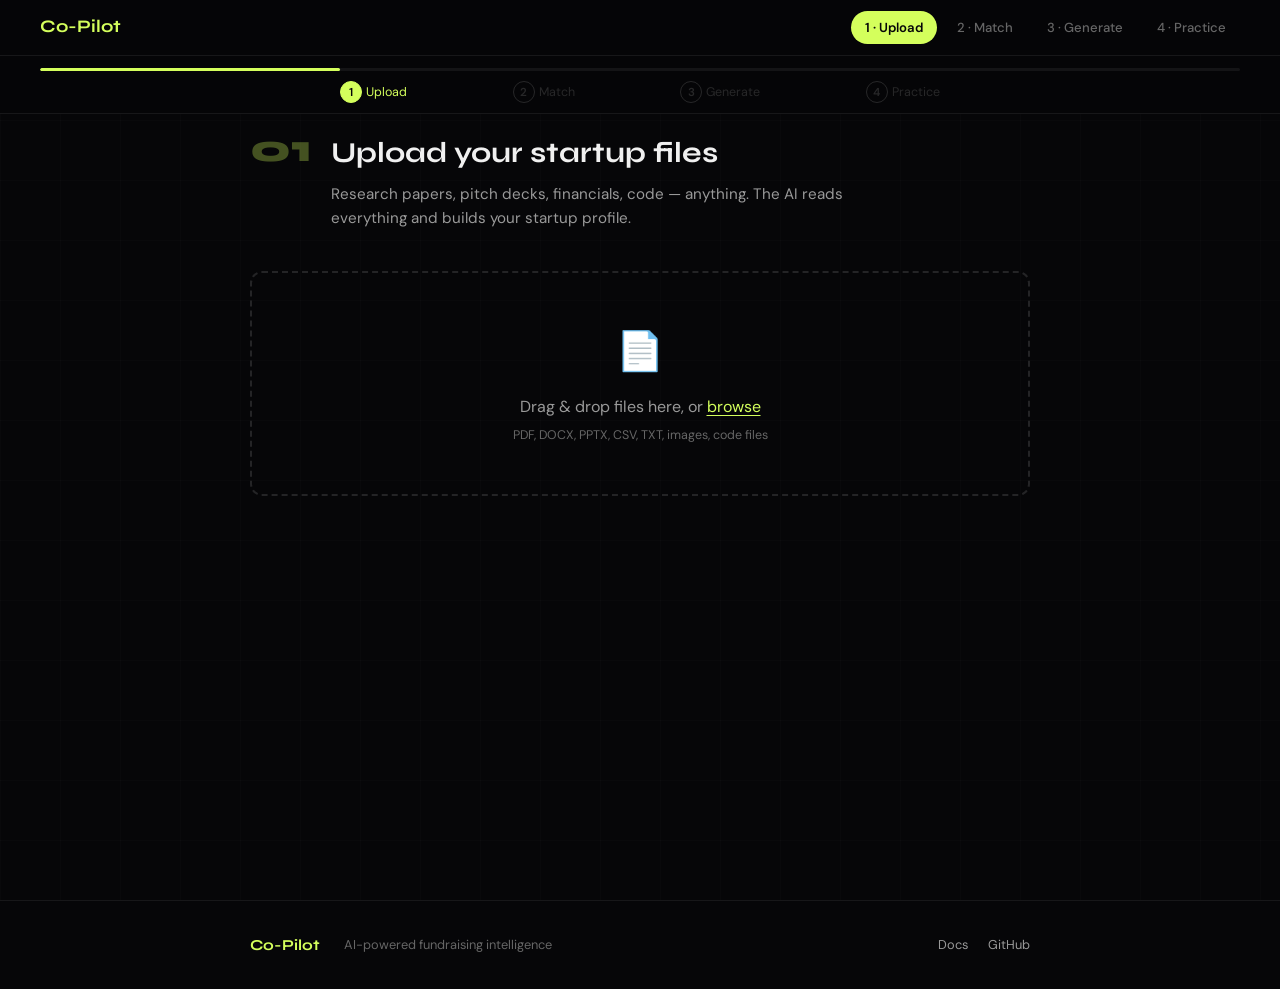
==== commit 9e67d790: "backend feature fix" ====
--- a/frontend/index.html
+++ b/frontend/index.html
@@ -1,306 +1,326 @@
 <!DOCTYPE html>
 <html lang="en">
-
 <head>
-    <meta charset="UTF-8" />
-    <meta name="viewport" content="width=device-width, initial-scale=1.0" />
-    <title>Co-Pilot — AI Fundraising Intelligence</title>
-    <meta name="description"
-        content="AI-powered fundraising pipeline. Find the right VCs, generate personalized outreach, and simulate your pitch before the room." />
-    <link rel="preconnect" href="https://fonts.googleapis.com" />
-    <link rel="preconnect" href="https://fonts.gstatic.com" crossorigin />
-    <link
-        href="https://fonts.googleapis.com/css2?family=Syne:wght@400;500;600;700;800&family=DM+Sans:ital,opsz,wght@0,9..40,300;0,9..40,400;0,9..40,500;1,9..40,300&display=swap"
-        rel="stylesheet" />
-    <link rel="stylesheet" href="style.css" />
+  <meta charset="UTF-8" />
+  <meta name="viewport" content="width=device-width, initial-scale=1.0" />
+  <title>Co-Pilot — AI Fundraising Pipeline</title>
+  <meta name="description" content="Upload your startup docs, match with investors, generate personalized outreach, and practice your pitch — all AI-powered." />
+  <link rel="preconnect" href="https://fonts.googleapis.com" />
+  <link rel="preconnect" href="https://fonts.gstatic.com" crossorigin />
+  <link href="https://fonts.googleapis.com/css2?family=Syne:wght@400;500;600;700;800&family=DM+Sans:ital,opsz,wght@0,9..40,300;0,9..40,400;0,9..40,500;1,9..40,300&display=swap" rel="stylesheet" />
+  <link rel="stylesheet" href="style.css" />
 </head>
-
 <body>
 
-    <!-- ── NAV ── -->
-    <nav class="nav" id="nav">
-        <a class="nav-logo" href="#">Co-Pilot</a>
-        <div class="nav-links">
-            <a href="#how-it-works">How it works</a>
-            <a href="#features">Features</a>
-            <a href="#demo">Match VCs</a>
-            <a href="#pitch">Pitch</a>
-            <a href="http://localhost:8000/docs" target="_blank" class="nav-cta">API Docs →</a>
-        </div>
-    </nav>
-
-    <!-- ── HERO ── -->
-    <section class="hero" id="hero">
-        <div class="hero-eyebrow">
-            <span class="dot"></span>
-            AI-Powered Fundraising Intelligence
-        </div>
-        <h1 class="hero-heading">
-            Find the right investors.<br />
-            <em>Before they find you.</em>
-        </h1>
-        <p class="hero-sub">
-            Co-Pilot scrapes live VC databases, matches your startup to the investors who care most, writes your
-            outreach, and lets you practise your pitch against adversarial AI — all in one pipeline.
-        </p>
-        <div class="hero-actions">
-            <a href="#demo" class="btn btn-primary">Start free →</a>
-            <a href="#how-it-works" class="btn btn-ghost">See how it works</a>
-        </div>
-
-        <div class="hero-stats">
-            <div class="stat">
-                <span class="stat-num">4</span>
-                <span class="stat-label">AI Pipeline Stages</span>
+  <!-- ── NAV ── -->
+  <nav class="nav" id="nav">
+    <a class="nav-logo" href="#">Co-Pilot</a>
+    <div class="nav-links">
+      <a href="#" class="pipe-step-link active" data-step="1">1 · Upload</a>
+      <a href="#" class="pipe-step-link" data-step="2">2 · Match</a>
+      <a href="#" class="pipe-step-link" data-step="3">3 · Generate</a>
+      <a href="#" class="pipe-step-link" data-step="4">4 · Practice</a>
+    </div>
+  </nav>
+
+  <!-- ── PIPELINE PROGRESS ── -->
+  <div class="pipeline-bar">
+    <div class="pipeline-track">
+      <div class="pipeline-fill" id="pipelineFill" style="width:25%"></div>
+    </div>
+    <div class="pipeline-steps">
+      <button class="pip-dot active" data-step="1"><span>1</span> Upload</button>
+      <button class="pip-dot" data-step="2"><span>2</span> Match</button>
+      <button class="pip-dot" data-step="3"><span>3</span> Generate</button>
+      <button class="pip-dot" data-step="4"><span>4</span> Practice</button>
+    </div>
+  </div>
+
+  <!-- ═══════════════════════════════════════════════════
+       STEP 1 — UPLOAD & SYNTHESIZE
+  ═══════════════════════════════════════════════════ -->
+  <section class="pipe-step" id="step1" data-step="1">
+    <div class="step-inner">
+      <div class="step-header">
+        <div class="step-number">01</div>
+        <div>
+          <h2 class="step-title">Upload your startup files</h2>
+          <p class="step-subtitle">Research papers, pitch decks, financials, code — anything. The AI reads everything and builds your startup profile.</p>
+        </div>
+      </div>
+
+      <!-- Drop zone -->
+      <div class="brain-dropzone" id="brainDropzone">
+        <div class="dropzone-icon">📄</div>
+        <p class="dropzone-text">Drag & drop files here, or <label for="brainFileInput" class="dropzone-link">browse</label></p>
+        <p class="dropzone-hint">PDF, DOCX, PPTX, CSV, TXT, images, code files</p>
+        <input type="file" id="brainFileInput" multiple hidden accept=".pdf,.doc,.docx,.ppt,.pptx,.csv,.json,.txt,.md,.png,.jpg,.jpeg,.webp,.py,.js,.ts,.cpp,.java,.go,.rs" />
+      </div>
+
+      <!-- File list -->
+      <div class="brain-files" id="brainFiles" hidden>
+        <div class="brain-files-header">
+          <h3>Uploaded Files</h3>
+          <span class="brain-file-count" id="brainFileCount">0 files</span>
+        </div>
+        <div class="brain-file-list" id="brainFileList"></div>
+      </div>
+
+      <!-- Synthesize -->
+      <div class="brain-actions" id="brainActions" hidden>
+        <button class="btn btn-primary" id="synthesizeBtn">
+          <span class="btn-text">🧠 Synthesize Startup Concept →</span>
+          <span class="btn-loader" hidden>Synthesizing…</span>
+        </button>
+        <span class="form-note">Reads all documents and creates a pitchable concept</span>
+      </div>
+
+      <!-- Synthesis result -->
+      <div class="brain-result" id="brainResult" hidden>
+        <div class="brain-result-header">
+          <span class="brain-result-icon">🧠</span>
+          <h3>Synthesized Startup Concept</h3>
+        </div>
+        <div class="brain-result-body">
+          <div class="brain-concept-name" id="brainConceptName"></div>
+          <div class="brain-concept-tagline" id="brainConceptTagline"></div>
+          <p class="brain-concept-pitch" id="brainConceptPitch"></p>
+          <div class="brain-concept-meta">
+            <span id="brainSector"></span>
+            <span id="brainStage"></span>
+            <span id="brainReadiness"></span>
+          </div>
+        </div>
+        <div class="step-advance">
+          <button class="btn btn-primary" id="toStep2Btn">Continue to Matching →</button>
+        </div>
+      </div>
+
+      <!-- Error -->
+      <div class="brain-error" id="brainError" hidden>
+        <p id="brainErrorText"></p>
+      </div>
+    </div>
+  </section>
+
+  <!-- ═══════════════════════════════════════════════════
+       STEP 2 — MATCH
+  ═══════════════════════════════════════════════════ -->
+  <section class="pipe-step" id="step2" data-step="2" hidden>
+    <div class="step-inner">
+      <div class="step-header">
+        <div class="step-number">02</div>
+        <div>
+          <h2 class="step-title">Find your best investor matches</h2>
+          <p class="step-subtitle">3 Backboard AI agents analyze your startup against every VC in the database and rank them by fit.</p>
+        </div>
+      </div>
+
+      <!-- Context from Brain -->
+      <div class="match-context" id="matchContext">
+        <div class="context-card-header">
+          <span class="context-icon">🧠</span>
+          <span class="context-label">Using your synthesized profile</span>
+        </div>
+        <p class="context-pitch" id="matchContextPitch"></p>
+      </div>
+
+      <!-- Match action -->
+      <div class="match-action">
+        <button class="btn btn-primary" id="matchBtn">
+          <span class="btn-text">🤖 Find my VCs →</span>
+          <span class="btn-loader" hidden>Running 3 AI agents… (30-60s)</span>
+        </button>
+        <span class="form-note">Multi-agent pipeline: Startup Analyst → VC Profiler → Match Reasoner</span>
+      </div>
+
+      <!-- Results -->
+      <div class="match-results" id="matchResults" hidden>
+        <div class="match-results-header">
+          <h3>Your Matches</h3>
+          <span class="results-mode" id="resultsMode"></span>
+        </div>
+        <div class="results-list" id="resultsList"></div>
+        <p class="match-select-hint">Select the VCs you want to generate outreach for ↓</p>
+        <div class="step-advance">
+          <button class="btn btn-primary" id="toStep3Btn" disabled>Generate Outreach for Selected →</button>
+        </div>
+      </div>
+
+      <!-- Error -->
+      <div class="match-error" id="matchError" hidden>
+        <p id="matchErrorText"></p>
+      </div>
+    </div>
+  </section>
+
+  <!-- ═══════════════════════════════════════════════════
+       STEP 3 — GENERATE
+  ═══════════════════════════════════════════════════ -->
+  <section class="pipe-step" id="step3" data-step="3" hidden>
+    <div class="step-inner">
+      <div class="step-header">
+        <div class="step-number">03</div>
+        <div>
+          <h2 class="step-title">Generate personalized outreach</h2>
+          <p class="step-subtitle">Choose what to create for each matched VC — cold emails, pitch scripts, LinkedIn DMs, executive summaries.</p>
+        </div>
+      </div>
+
+      <!-- VC tabs -->
+      <div class="gen-vc-tabs" id="genVcTabs"></div>
+
+      <!-- Generation options -->
+      <div class="gen-options">
+        <button class="gen-opt active" data-type="email">✉️ Cold Email</button>
+        <button class="gen-opt" data-type="pitch">🎤 Pitch Script</button>
+        <button class="gen-opt" data-type="linkedin">💼 LinkedIn DM</button>
+        <button class="gen-opt" data-type="summary">📄 Exec Summary</button>
+      </div>
+
+      <div class="gen-action">
+        <button class="btn btn-primary" id="generateBtn">
+          <span class="btn-text">✨ Generate →</span>
+          <span class="btn-loader" hidden>Generating…</span>
+        </button>
+      </div>
+
+      <!-- Output -->
+      <div class="gen-output" id="genOutput" hidden>
+        <div class="gen-output-header">
+          <h3 id="genOutputTitle">Cold Email</h3>
+          <button class="gen-copy-btn" id="genCopyBtn" title="Copy to clipboard">📋 Copy</button>
+        </div>
+        <pre class="gen-output-body" id="genOutputBody"></pre>
+      </div>
+
+      <!-- History of generated items -->
+      <div class="gen-history" id="genHistory" hidden>
+        <h4>All Generated Content</h4>
+        <div class="gen-history-list" id="genHistoryList"></div>
+      </div>
+
+      <div class="step-advance" id="genAdvance" hidden>
+        <button class="btn btn-primary" id="toStep4Btn">Practice Mock Interview →</button>
+      </div>
+    </div>
+  </section>
+
+  <!-- ═══════════════════════════════════════════════════
+       STEP 4 — PRACTICE (Mock Interview)
+  ═══════════════════════════════════════════════════ -->
+  <section class="pipe-step" id="step4" data-step="4" hidden>
+    <div class="step-inner">
+      <div class="step-header">
+        <div class="step-number">04</div>
+        <div>
+          <h2 class="step-title">Practice your pitch</h2>
+          <p class="step-subtitle">Face an AI venture capitalist modelled on your matched VCs. Speak your answers. Get dual-agent feedback.</p>
+        </div>
+      </div>
+
+      <!-- Interview Setup -->
+      <div class="interview-setup" id="interviewSetup">
+        <div class="interview-setup-inner">
+          <div class="interview-context-card" id="contextCard">
+            <div class="context-card-header">
+              <span class="context-icon">🧠</span>
+              <span class="context-label">Brain has your startup info</span>
             </div>
-            <div class="stat-div"></div>
-            <div class="stat">
-                <span class="stat-num">~60s</span>
-                <span class="stat-label">Full match analysis</span>
+            <p class="context-pitch" id="contextPitch"></p>
+          </div>
+
+          <form class="interview-form" id="interviewSetupForm">
+            <div class="form-row">
+              <div class="form-group">
+                <label for="vcFundName">VC Fund Name</label>
+                <input type="text" id="vcFundName" placeholder="e.g. Sequoia Capital" />
+              </div>
+              <div class="form-group">
+                <label for="vcMandate">Investment Mandate</label>
+                <input type="text" id="vcMandate" placeholder="e.g. AI and Machine Learning" />
+              </div>
             </div>
-            <div class="stat-div"></div>
-            <div class="stat">
-                <span class="stat-num">3×</span>
-                <span class="stat-label">Gemini AI agents</span>
+            <div class="form-row">
+              <div class="form-group">
+                <label for="interviewStyle">Interview Style</label>
+                <select id="interviewStyle">
+                  <option value="casual">Casual</option>
+                  <option value="standard" selected>Standard</option>
+                  <option value="aggressive">Aggressive</option>
+                </select>
+                <span class="form-note" id="styleHint">Balanced, covers all key areas</span>
+              </div>
             </div>
-        </div>
-    </section>
-
-    <!-- ── HOW IT WORKS ── -->
-    <section class="section how" id="how-it-works">
-        <div class="section-label">Process</div>
-        <h2 class="section-heading">Four stages.<br />One pipeline.</h2>
-
-        <div class="steps">
-            <div class="step" data-num="01">
-                <div class="step-icon">⬡</div>
-                <h3>Scrape</h3>
-                <p>Pull fresh VC profiles from live directories — mandates, sectors, cheque sizes, contacts — and keep
-                    your database current.</p>
+            <div class="form-actions">
+              <button type="submit" class="btn btn-primary" id="startInterviewBtn">
+                <span class="btn-text">🎙 Start Interview →</span>
+                <span class="btn-loader" hidden>Starting…</span>
+              </button>
+              <span class="form-note">5 rounds · Audio enabled · Chrome/Edge recommended</span>
             </div>
-            <div class="step-arrow">→</div>
-            <div class="step" data-num="02">
-                <div class="step-icon">◈</div>
-                <h3>Match</h3>
-                <p>Fast algorithmic scoring or a multi-agent Gemini pipeline analyses your startup against every VC and
-                    ranks them by fit.</p>
-            </div>
-            <div class="step-arrow">→</div>
-            <div class="step" data-num="03">
-                <div class="step-icon">◇</div>
-                <h3>Generate</h3>
-                <p>Auto-write a personalized cold email, 60-second elevator pitch, and one-page executive summary —
-                    tailored per investor.</p>
-            </div>
-            <div class="step-arrow">→</div>
-            <div class="step" data-num="04">
-                <div class="step-icon">◎</div>
-                <h3>Simulate</h3>
-                <p>Face an adversarial AI modelled on real VC personas. Get tough questions spoken aloud and receive
-                    graded feedback.</p>
-            </div>
-        </div>
-    </section>
-
-    <!-- ── FEATURES ── -->
-    <section class="section features" id="features">
-        <div class="section-label">Capabilities</div>
-        <h2 class="section-heading">Everything you need<br />to close your round.</h2>
-
-        <div class="feature-grid">
-            <div class="feature-card feature-card--wide">
-                <div class="feature-tag">Matching</div>
-                <h3>Fast + Agentic VC Matching</h3>
-                <p>Run a weighted scoring match in seconds, or deploy three specialized Gemini agents — a Startup
-                    Analyst, VC Profiler, and Match Reasoner — for deep justifications.</p>
-                <div class="feature-meta">
-                    <span>Fast mode — instant</span>
-                    <span>Agentic mode — 30–90s</span>
-                </div>
-            </div>
-
-            <div class="feature-card">
-                <div class="feature-tag">Outreach</div>
-                <h3>AI-Written Cold Emails</h3>
-                <p>Personalized emails referencing each VC's specific thesis and portfolio — in your chosen tone.</p>
-            </div>
-
-            <div class="feature-card">
-                <div class="feature-tag">Content</div>
-                <h3>Pitch & Summary Generator</h3>
-                <p>One-click elevator pitches and executive summaries formatted for investor decks.</p>
-            </div>
-
-            <div class="feature-card">
-                <div class="feature-tag">Simulator</div>
-                <h3>Adversarial Pitch Practice</h3>
-                <p>Face an AI VC that asks the hard questions — aggressive, sceptical, and spoken aloud via ElevenLabs
-                    text-to-speech.</p>
-            </div>
-
-            <div class="feature-card">
-                <div class="feature-tag">Intelligence</div>
-                <h3>Live VC Database</h3>
-                <p>Continuously scraped VC profiles with sector filters, stage filters, and geographic preferences.</p>
-            </div>
-        </div>
-    </section>
-
-    <!-- ── DEMO / FORM ── -->
-    <section class="section demo-section" id="demo">
-        <div class="section-label">Try it now</div>
-        <h2 class="section-heading">Run a match<br />in seconds.</h2>
-
-        <div class="demo-wrap">
-            <form class="demo-form" id="demoForm">
-                <div class="form-row">
-                    <div class="form-group">
-                        <label for="startupName">Startup name</label>
-                        <input type="text" id="startupName" placeholder="e.g. NeuralMed" />
-                    </div>
-                    <div class="form-group">
-                        <label for="sector">Sector</label>
-                        <select id="sector">
-                            <option value="AI">AI</option>
-                            <option value="healthtech">Healthtech</option>
-                            <option value="fintech">Fintech</option>
-                            <option value="cleantech">Cleantech</option>
-                            <option value="deeptech">Deep Tech</option>
-                            <option value="edtech">EdTech</option>
-                            <option value="SaaS">SaaS</option>
-                        </select>
-                    </div>
-                </div>
-                <div class="form-row">
-                    <div class="form-group">
-                        <label for="stage">Stage</label>
-                        <select id="stage">
-                            <option value="pre-seed">Pre-seed</option>
-                            <option value="seed" selected>Seed</option>
-                            <option value="series-a">Series A</option>
-                        </select>
-                    </div>
-                    <div class="form-group">
-                        <label for="fundingAsk">Funding ask ($)</label>
-                        <input type="number" id="fundingAsk" placeholder="e.g. 500000" />
-                    </div>
-                </div>
-                <div class="form-group">
-                    <label for="description">What does your startup do?</label>
-                    <textarea id="description" rows="3"
-                        placeholder="One clear sentence about the problem you solve and how..."></textarea>
-                </div>
-                <div class="form-group">
-                    <label for="location">Location</label>
-                    <input type="text" id="location" placeholder="e.g. Toronto, Ontario" />
-                </div>
-
-                <div class="form-actions">
-                    <button type="submit" class="btn btn-primary" id="matchBtn">
-                        <span class="btn-text">Find my VCs →</span>
-                        <span class="btn-loader" hidden>Matching…</span>
-                    </button>
-                    <span class="form-note">Results powered by your local API on port 8000</span>
-                </div>
-            </form>
-
-            <div class="demo-results" id="demoResults" hidden>
-                <div class="results-header">
-                    <h3>Top matches</h3>
-                    <span id="resultsMode" class="badge"></span>
-                </div>
-                <div class="results-list" id="resultsList"></div>
-            </div>
-
-            <div class="demo-error" id="demoError" hidden>
-                <p>⚠ Could not reach the API. Make sure the backend is running on <code>localhost:8000</code>.</p>
-                <p class="error-detail" id="errorDetail"></p>
-            </div>
-        </div>
-    </section>
-
-    <!-- ── PITCH GENERATOR ── -->
-    <section class="section pitch-section" id="pitch">
-        <div class="section-label">Pitch Generator</div>
-        <h2 class="section-heading">60-second elevator pitch,<br />written by AI.</h2>
-
-        <div class="pitch-wrap">
-            <form class="pitch-form" id="pitchForm">
-                <div class="form-row">
-                    <div class="form-group">
-                        <label for="pitchName">Startup name</label>
-                        <input type="text" id="pitchName" placeholder="e.g. NeuralMed" />
-                    </div>
-                    <div class="form-group">
-                        <label for="pitchSector">Sector</label>
-                        <select id="pitchSector">
-                            <option value="AI">AI</option>
-                            <option value="healthtech">Healthtech</option>
-                            <option value="fintech">Fintech</option>
-                            <option value="cleantech">Cleantech</option>
-                            <option value="deeptech">Deep Tech</option>
-                            <option value="edtech">EdTech</option>
-                            <option value="SaaS">SaaS</option>
-                        </select>
-                    </div>
-                </div>
-                <div class="form-group">
-                    <label for="pitchDescription">What does your startup do?</label>
-                    <textarea id="pitchDescription" rows="3"
-                        placeholder="Describe your product, the problem you solve, and your key differentiator..."></textarea>
-                </div>
-                <div class="form-row">
-                    <div class="form-group">
-                        <label for="pitchTechStack">Tech stack <span class="label-opt">(optional)</span></label>
-                        <input type="text" id="pitchTechStack" placeholder="e.g. Python, PyTorch, AWS" />
-                    </div>
-                    <div class="form-group">
-                        <label for="pitchMarket">Target market <span class="label-opt">(optional)</span></label>
-                        <input type="text" id="pitchMarket" placeholder="e.g. Canadian hospitals" />
-                    </div>
-                </div>
-                <div class="form-group">
-                    <label for="pitchFunding">Funding ask <span class="label-opt">(optional)</span></label>
-                    <input type="text" id="pitchFunding" placeholder="e.g. $500,000 seed round" />
-                </div>
-
-                <div class="form-actions">
-                    <button type="submit" class="btn btn-primary" id="pitchBtn">
-                        <span class="btn-text">Generate pitch →</span>
-                        <span class="btn-loader" hidden>Generating…</span>
-                    </button>
-                    <span class="form-note">Powered by Gemini AI</span>
-                </div>
-            </form>
-
-            <div class="pitch-output" id="pitchOutput" hidden>
-                <div class="pitch-output-header">
-                    <span class="pitch-output-label">Your elevator pitch</span>
-                    <button class="pitch-copy-btn" id="pitchCopyBtn" title="Copy to clipboard">Copy</button>
-                </div>
-                <p class="pitch-text" id="pitchText"></p>
-            </div>
-
-            <div class="demo-error" id="pitchError" hidden>
-                <p>⚠ Could not reach the API. Make sure the backend is running on <code>localhost:8000</code>.</p>
-                <p class="error-detail" id="pitchErrorDetail"></p>
-            </div>
-        </div>
-    </section>
-
-    <!-- ── FOOTER ── -->
-    <footer class="footer">
-        <div class="footer-inner">
-            <span class="footer-logo">Co-Pilot</span>
-            <span class="footer-copy">Built for Hack Canada · 2026</span>
-            <div class="footer-links">
-                <a href="http://localhost:8000/docs" target="_blank">API Docs</a>
-                <a href="http://localhost:8000/health" target="_blank">Health</a>
-            </div>
-        </div>
-    </footer>
-
-    <script src="app.js"></script>
+          </form>
+        </div>
+      </div>
+
+      <!-- Live Interview -->
+      <div class="interview-live" id="interviewLive" hidden>
+        <div class="interview-live-header">
+          <div class="interview-vc-name" id="liveVcName"></div>
+          <span class="score-pill" id="roundPill">Round 1 / 5</span>
+          <div class="interview-live-actions">
+            <span class="last-score" id="lastScore">Last Score —</span>
+            <button class="btn btn-ghost btn-sm" id="endInterviewBtn">End Interview</button>
+          </div>
+        </div>
+        <div class="interview-question-box" id="questionBox">
+          <p class="interview-question" id="questionText"></p>
+        </div>
+        <canvas class="interview-waveform" id="waveformCanvas" width="680" height="80"></canvas>
+        <div class="interview-controls">
+          <button class="btn btn-primary" id="recordBtn">
+            <span class="btn-text">🎤 Record Answer</span>
+            <span class="btn-loader" hidden>Listening…</span>
+          </button>
+          <button class="btn btn-ghost" id="sendAnswerBtn" disabled>Send Answer →</button>
+        </div>
+        <div class="interview-transcript" id="transcriptBox" hidden>
+          <h4>Your Answer</h4>
+          <p id="transcriptText"></p>
+        </div>
+      </div>
+
+      <!-- Feedback -->
+      <div class="interview-feedback" id="interviewFeedback" hidden>
+        <h3 class="feedback-title">Dual-Agent Feedback</h3>
+        <div class="feedback-grid">
+          <div class="feedback-card feedback-card--pro">
+            <h4>✅ Strengths Agent</h4>
+            <div class="feedback-body" id="feedbackPro"></div>
+          </div>
+          <div class="feedback-card feedback-card--con">
+            <h4>⚠️ Improvement Agent</h4>
+            <div class="feedback-body" id="feedbackCon"></div>
+          </div>
+        </div>
+        <div class="feedback-transcript" id="feedbackTranscript"></div>
+        <button class="btn btn-primary" id="restartInterviewBtn">🔄 Practice Again</button>
+      </div>
+    </div>
+  </section>
+
+  <!-- ── FOOTER ── -->
+  <footer class="footer">
+    <div class="footer-inner">
+      <span class="footer-logo">Co-Pilot</span>
+      <span class="footer-copy">AI-powered fundraising intelligence</span>
+      <div class="footer-links">
+        <a href="#">Docs</a>
+        <a href="#">GitHub</a>
+      </div>
+    </div>
+  </footer>
+
+  <script src="app.js"></script>
 </body>
-
-</html>+</html>
--- a/frontend/style.css
+++ b/frontend/style.css
@@ -1,914 +1,467 @@
-/* ─────────────────────────────────────────────────────
-   Co-Pilot — Fundraising Intelligence
-   Aesthetic: Dark editorial / refined minimalism
-   Fonts: Syne (display) + DM Sans (body)
-───────────────────────────────────────────────────── */
-
-/* ── Reset & tokens ── */
-*,
-*::before,
-*::after {
-    box-sizing: border-box;
-    margin: 0;
-    padding: 0;
-}
-
+/* ═══════════════════════════════════════════════════════
+   CO-PILOT — Pipeline Design System
+═══════════════════════════════════════════════════════ */
+
+/* ── Reset & tokens ──────────────────────────────── */
+*, *::before, *::after { box-sizing: border-box; margin: 0; padding: 0; }
 :root {
-    --bg: #0a0a0b;
-    --surface: #111114;
-    --surface-2: #18181d;
-    --border: rgba(255, 255, 255, 0.07);
-    --border-hi: rgba(255, 255, 255, 0.14);
-
-    --text: #f0ede8;
-    --text-muted: #7a7880;
-    --text-subtle: #4a4850;
-
-    --accent: #d4ff5c;
-    /* lime-yellow — the one pop colour */
-    --accent-dim: rgba(212, 255, 92, 0.12);
-
-    --font-display: 'Syne', sans-serif;
-    --font-body: 'DM Sans', sans-serif;
-
-    --max-w: 1120px;
-    --radius: 12px;
-    --radius-sm: 6px;
-}
-
-html {
-    scroll-behavior: smooth;
-}
-
+    --font-body:    'DM Sans', system-ui, sans-serif;
+    --font-display: 'Syne', system-ui, sans-serif;
+    --bg:           #060608;
+    --surface:      #101014;
+    --border:       rgba(255, 255, 255, 0.07);
+    --text:         #f0f0f0;
+    --text-muted:   #999;
+    --text-subtle:  #666;
+    --accent:       #d4ff5c;
+    --radius:       12px;
+    --max-w:        780px;
+}
+html { scroll-behavior: smooth; }
 body {
+    font-family: var(--font-body);
     background: var(--bg);
     color: var(--text);
-    font-family: var(--font-body);
-    font-size: 16px;
     line-height: 1.6;
-    font-weight: 300;
-    -webkit-font-smoothing: antialiased;
-}
-
-/* ── Scrollbar ── */
-::-webkit-scrollbar {
-    width: 4px;
-}
-
-::-webkit-scrollbar-track {
-    background: var(--bg);
-}
-
-::-webkit-scrollbar-thumb {
-    background: var(--border-hi);
-    border-radius: 2px;
-}
-
-/* ── Links ── */
-a {
-    color: inherit;
-    text-decoration: none;
-}
-
-/* ───────────────────────────────────────────────────
-   NAV
-─────────────────────────────────────────────────── */
+    min-height: 100vh;
+}
+a { color: inherit; text-decoration: none; }
+
+/* ── Background grid ─────────────────────────────── */
+body::before {
+    content: '';
+    position: fixed; inset: 0;
+    background-image:
+        linear-gradient(rgba(255,255,255,.015) 1px, transparent 1px),
+        linear-gradient(90deg, rgba(255,255,255,.015) 1px, transparent 1px);
+    background-size: 60px 60px;
+    pointer-events: none;
+    z-index: -1;
+}
+
+/* ── Nav ──────────────────────────────────────────── */
 .nav {
-    position: fixed;
-    top: 0;
-    left: 0;
-    right: 0;
+    position: fixed; top: 0; left: 0; right: 0;
+    display: flex; align-items: center; justify-content: space-between;
+    padding: 0 40px; height: 56px;
+    background: rgba(6,6,8,.92); backdrop-filter: blur(12px);
+    border-bottom: 1px solid var(--border);
     z-index: 100;
-    display: flex;
-    align-items: center;
-    justify-content: space-between;
-    padding: 0 40px;
-    height: 60px;
-    border-bottom: 1px solid var(--border);
-    background: rgba(10, 10, 11, 0.82);
-    backdrop-filter: blur(16px);
-    -webkit-backdrop-filter: blur(16px);
-    transition: border-color 0.3s;
-}
-
+}
 .nav-logo {
     font-family: var(--font-display);
-    font-weight: 700;
-    font-size: 1.1rem;
-    letter-spacing: -0.02em;
+    font-weight: 700; font-size: 1.1rem;
     color: var(--accent);
 }
-
-.nav-links {
-    display: flex;
-    align-items: center;
-    gap: 32px;
-    font-size: 0.875rem;
+.nav-links { display: flex; gap: 6px; }
+.pipe-step-link {
+    font-size: 0.82rem; font-weight: 500;
+    padding: 6px 14px; border-radius: 100px;
+    color: var(--text-subtle);
+    transition: color .2s, background .2s;
+    cursor: pointer;
+}
+.pipe-step-link.active {
+    color: var(--bg); background: var(--accent); font-weight: 600;
+}
+.pipe-step-link.done {
     color: var(--text-muted);
 }
-
-.nav-links a {
-    transition: color 0.2s;
-}
-
-.nav-links a:hover {
-    color: var(--text);
-}
-
-.nav-cta {
-    color: var(--accent) !important;
-    border: 1px solid rgba(212, 255, 92, 0.3);
-    padding: 6px 16px;
-    border-radius: var(--radius-sm);
-    transition: background 0.2s !important;
-}
-
-.nav-cta:hover {
-    background: var(--accent-dim) !important;
-}
-
-/* ───────────────────────────────────────────────────
-   HERO
-─────────────────────────────────────────────────── */
-.hero {
+.pipe-step-link:hover:not(.active) { color: var(--text); }
+
+/* ── Pipeline progress bar ───────────────────────── */
+.pipeline-bar {
+    position: fixed; top: 56px; left: 0; right: 0;
+    padding: 12px 40px 10px;
+    background: rgba(6,6,8,.92); backdrop-filter: blur(12px);
+    border-bottom: 1px solid var(--border);
+    z-index: 99;
+}
+.pipeline-track {
+    width: 100%; height: 3px;
+    background: rgba(255,255,255,.06);
+    border-radius: 3px; overflow: hidden;
+    margin-bottom: 10px;
+}
+.pipeline-fill {
+    height: 100%; background: var(--accent);
+    border-radius: 3px; transition: width .5s ease;
+}
+.pipeline-steps {
+    display: flex; justify-content: space-between;
+    max-width: 600px; margin: 0 auto;
+}
+.pip-dot {
+    background: none; border: none; color: var(--text-subtle);
+    font-family: var(--font-body); font-size: 0.78rem;
+    cursor: pointer; transition: color .2s;
+    display: flex; align-items: center; gap: 4px;
+}
+.pip-dot span {
+    display: inline-flex; align-items: center; justify-content: center;
+    width: 22px; height: 22px; border-radius: 50%;
+    border: 1.5px solid var(--text-subtle);
+    font-weight: 600; font-size: 0.72rem;
+    transition: all .2s;
+}
+.pip-dot.active { color: var(--accent); }
+.pip-dot.active span { border-color: var(--accent); background: var(--accent); color: var(--bg); }
+.pip-dot.done span { border-color: #5cff7e; background: rgba(92,255,126,.15); color: #5cff7e; }
+.pip-dot.done { color: var(--text-muted); }
+.pip-dot:disabled { opacity: 0.35; cursor: not-allowed; }
+
+/* ── Step sections ───────────────────────────────── */
+.pipe-step {
+    padding: 130px 40px 80px;
     min-height: 100vh;
-    display: flex;
-    flex-direction: column;
-    justify-content: center;
-    padding: 120px 40px 80px;
-    max-width: var(--max-w);
-    margin: 0 auto;
-    position: relative;
-}
-
-/* Subtle grid background */
-.hero::before {
-    content: '';
-    position: fixed;
-    inset: 0;
-    background-image:
-        linear-gradient(var(--border) 1px, transparent 1px),
-        linear-gradient(90deg, var(--border) 1px, transparent 1px);
-    background-size: 60px 60px;
-    mask-image: radial-gradient(ellipse 80% 60% at 50% 30%, black 30%, transparent 100%);
-    pointer-events: none;
-    z-index: -1;
-}
-
-.hero-eyebrow {
-    display: flex;
-    align-items: center;
-    gap: 10px;
-    font-size: 0.8rem;
-    font-weight: 500;
-    letter-spacing: 0.12em;
-    text-transform: uppercase;
-    color: var(--text-muted);
-    margin-bottom: 28px;
-    animation: fadeUp 0.6s ease both;
-}
-
-.dot {
-    width: 7px;
-    height: 7px;
-    border-radius: 50%;
-    background: var(--accent);
-    box-shadow: 0 0 10px var(--accent);
-    animation: pulse 2s ease infinite;
-}
-
-@keyframes pulse {
-
-    0%,
-    100% {
-        opacity: 1;
-        transform: scale(1);
-    }
-
-    50% {
-        opacity: 0.5;
-        transform: scale(0.85);
-    }
-}
-
-.hero-heading {
+    animation: fadeUp .4s ease;
+}
+.pipe-step[hidden] { display: none !important; }
+.step-inner { max-width: var(--max-w); margin: 0 auto; }
+.step-header {
+    display: flex; align-items: flex-start; gap: 20px;
+    margin-bottom: 40px;
+}
+.step-number {
     font-family: var(--font-display);
-    font-size: clamp(3rem, 7vw, 5.5rem);
-    font-weight: 800;
-    line-height: 1.05;
-    letter-spacing: -0.03em;
-    color: var(--text);
-    margin-bottom: 28px;
-    animation: fadeUp 0.6s 0.1s ease both;
-}
-
-.hero-heading em {
-    font-style: normal;
-    color: var(--accent);
-}
-
-.hero-sub {
-    max-width: 560px;
-    font-size: 1.1rem;
-    color: var(--text-muted);
-    line-height: 1.7;
-    margin-bottom: 44px;
-    animation: fadeUp 0.6s 0.2s ease both;
-}
-
-.hero-actions {
-    display: flex;
-    gap: 16px;
-    align-items: center;
-    margin-bottom: 72px;
-    animation: fadeUp 0.6s 0.3s ease both;
-}
-
-/* Buttons */
+    font-size: 2.4rem; font-weight: 800;
+    color: var(--accent); opacity: 0.3;
+    line-height: 1;
+}
+.step-title {
+    font-family: var(--font-display);
+    font-size: 1.8rem; font-weight: 700;
+    margin-bottom: 6px;
+}
+.step-subtitle {
+    color: var(--text-muted); font-size: 0.95rem;
+    max-width: 550px;
+}
+
+/* ── Step advance button ─────────────────────────── */
+.step-advance {
+    margin-top: 28px;
+    padding-top: 20px;
+    border-top: 1px solid var(--border);
+}
+
+/* ── Buttons ─────────────────────────────────────── */
 .btn {
-    display: inline-flex;
-    align-items: center;
-    gap: 6px;
-    padding: 13px 28px;
-    border-radius: var(--radius-sm);
-    font-family: var(--font-body);
-    font-size: 0.9rem;
-    font-weight: 500;
-    cursor: pointer;
-    border: none;
-    transition: all 0.2s;
-    text-decoration: none;
-}
-
+    display: inline-flex; align-items: center; gap: 6px;
+    font-family: var(--font-body); font-weight: 500;
+    font-size: 0.9rem; padding: 12px 24px;
+    border-radius: var(--radius); border: none;
+    cursor: pointer; transition: all .2s;
+}
 .btn-primary {
-    background: var(--accent);
-    color: #0a0a0b;
-}
-
-.btn-primary:hover {
-    background: #c8f545;
-    transform: translateY(-1px);
-    box-shadow: 0 8px 24px rgba(212, 255, 92, 0.25);
-}
-
-.btn-primary:active {
-    transform: translateY(0);
-}
-
+    background: var(--accent); color: var(--bg); font-weight: 600;
+}
+.btn-primary:hover { filter: brightness(1.1); transform: translateY(-1px); }
+.btn-primary:disabled { opacity: .4; cursor: not-allowed; transform: none; }
 .btn-ghost {
-    background: transparent;
-    color: var(--text-muted);
-    border: 1px solid var(--border-hi);
-}
-
-.btn-ghost:hover {
-    color: var(--text);
-    border-color: rgba(255, 255, 255, 0.25);
-}
-
-/* Stats bar */
-.hero-stats {
-    display: flex;
-    align-items: center;
-    gap: 32px;
-    animation: fadeUp 0.6s 0.4s ease both;
-}
-
-.stat-div {
-    width: 1px;
-    height: 32px;
-    background: var(--border-hi);
-}
-
-.stat {
-    display: flex;
-    flex-direction: column;
-    gap: 2px;
-}
-
-.stat-num {
-    font-family: var(--font-display);
-    font-size: 1.6rem;
-    font-weight: 700;
-    color: var(--text);
-    line-height: 1;
-}
-
-.stat-label {
-    font-size: 0.78rem;
-    color: var(--text-subtle);
-    font-weight: 400;
-}
-
-/* ───────────────────────────────────────────────────
-   SECTIONS — shared
-─────────────────────────────────────────────────── */
-.section {
-    padding: 100px 40px;
-    max-width: var(--max-w);
-    margin: 0 auto;
-}
-
-.section-label {
-    font-size: 0.75rem;
-    font-weight: 600;
-    letter-spacing: 0.14em;
-    text-transform: uppercase;
-    color: var(--accent);
-    margin-bottom: 20px;
-}
-
-.section-heading {
-    font-family: var(--font-display);
-    font-size: clamp(2rem, 4vw, 3rem);
-    font-weight: 700;
-    letter-spacing: -0.025em;
-    line-height: 1.1;
-    color: var(--text);
-    margin-bottom: 60px;
-}
-
-/* ───────────────────────────────────────────────────
-   HOW IT WORKS — steps
-#─────────────────────────────────────────────────── */
-.how {
-    border-top: 1px solid var(--border);
-}
-
-.steps {
-    display: flex;
-    align-items: flex-start;
-    gap: 0;
-}
-
-.step {
-    flex: 1;
-    padding: 32px 28px;
+    background: transparent; color: var(--text-muted);
     border: 1px solid var(--border);
-    border-radius: var(--radius);
-    background: var(--surface);
-    transition: border-color 0.25s, background 0.25s;
-    position: relative;
-}
-
-.step:hover {
-    border-color: var(--border-hi);
-    background: var(--surface-2);
-}
-
-.step::before {
-    content: attr(data-num);
-    position: absolute;
-    top: 20px;
-    right: 20px;
-    font-family: var(--font-display);
-    font-size: 0.72rem;
-    font-weight: 700;
-    color: var(--text-subtle);
-    letter-spacing: 0.08em;
-}
-
-.step-icon {
-    font-size: 1.5rem;
-    margin-bottom: 20px;
-    color: var(--accent);
-    line-height: 1;
-}
-
-.step h3 {
-    font-family: var(--font-display);
-    font-size: 1.1rem;
-    font-weight: 700;
-    letter-spacing: -0.01em;
-    margin-bottom: 10px;
-    color: var(--text);
-}
-
-.step p {
-    font-size: 0.875rem;
-    color: var(--text-muted);
-    line-height: 1.7;
-}
-
-.step-arrow {
-    flex-shrink: 0;
-    align-self: center;
-    padding: 0 12px;
-    color: var(--text-subtle);
-    font-size: 1.2rem;
-}
-
-/* ───────────────────────────────────────────────────
-   FEATURES GRID
-─────────────────────────────────────────────────── */
-.features {
-    border-top: 1px solid var(--border);
-}
-
-.feature-grid {
-    display: grid;
-    grid-template-columns: 1fr 1fr 1fr;
-    grid-template-rows: auto auto;
-    gap: 16px;
-}
-
-.feature-card {
-    background: var(--surface);
-    border: 1px solid var(--border);
-    border-radius: var(--radius);
-    padding: 32px;
-    transition: border-color 0.25s, background 0.25s, transform 0.2s;
-}
-
-.feature-card:hover {
-    border-color: var(--border-hi);
-    background: var(--surface-2);
-    transform: translateY(-2px);
-}
-
-.feature-card--wide {
-    grid-column: span 2;
-}
-
-.feature-tag {
-    display: inline-block;
-    font-size: 0.7rem;
-    font-weight: 600;
-    letter-spacing: 0.1em;
-    text-transform: uppercase;
-    color: var(--accent);
-    background: var(--accent-dim);
-    padding: 3px 10px;
-    border-radius: 999px;
-    margin-bottom: 18px;
-}
-
-.feature-card h3 {
-    font-family: var(--font-display);
-    font-size: 1.1rem;
-    font-weight: 700;
-    letter-spacing: -0.01em;
-    margin-bottom: 12px;
-    color: var(--text);
-}
-
-.feature-card p {
-    font-size: 0.875rem;
-    color: var(--text-muted);
-    line-height: 1.7;
-}
-
-.feature-meta {
-    display: flex;
-    gap: 16px;
-    margin-top: 24px;
-    flex-wrap: wrap;
-}
-
-.feature-meta span {
-    font-size: 0.75rem;
-    color: var(--text-subtle);
-    border: 1px solid var(--border);
-    padding: 4px 12px;
-    border-radius: 999px;
-}
-
-/* ───────────────────────────────────────────────────
-   DEMO FORM
-─────────────────────────────────────────────────── */
-.demo-section {
-    border-top: 1px solid var(--border);
-}
-
-.demo-wrap {
-    display: flex;
-    flex-direction: column;
-    gap: 40px;
-}
-
-.demo-form {
-    display: flex;
-    flex-direction: column;
-    gap: 20px;
-    max-width: 680px;
-}
-
-.form-row {
-    display: grid;
-    grid-template-columns: 1fr 1fr;
-    gap: 16px;
-}
-
-.form-group {
-    display: flex;
-    flex-direction: column;
-    gap: 8px;
-}
-
-.form-group label {
-    font-size: 0.8rem;
-    font-weight: 500;
-    color: var(--text-muted);
-    letter-spacing: 0.02em;
-}
-
+}
+.btn-ghost:hover { border-color: var(--text-muted); color: var(--text); }
+.btn-sm { padding: 8px 16px; font-size: 0.82rem; }
+.btn-loader[hidden] { display: none; }
+.form-note { font-size: 0.78rem; color: var(--text-subtle); }
+
+/* ── Form elements ───────────────────────────────── */
+.form-row { display: grid; grid-template-columns: 1fr 1fr; gap: 16px; margin-bottom: 16px; }
+.form-group label { display: block; font-size: 0.78rem; color: var(--text-muted); margin-bottom: 6px; font-weight: 500; }
 .form-group input,
 .form-group select,
 .form-group textarea {
-    background: var(--surface);
-    border: 1px solid var(--border-hi);
-    border-radius: var(--radius-sm);
-    color: var(--text);
-    font-family: var(--font-body);
-    font-size: 0.9rem;
-    font-weight: 300;
-    padding: 12px 16px;
-    outline: none;
-    transition: border-color 0.2s, box-shadow 0.2s;
-    resize: vertical;
-}
-
-.form-group input::placeholder,
-.form-group textarea::placeholder {
-    color: var(--text-subtle);
-}
-
+    width: 100%; padding: 12px 14px;
+    background: var(--surface); color: var(--text);
+    border: 1px solid var(--border); border-radius: var(--radius);
+    font-family: var(--font-body); font-size: 0.9rem;
+    transition: border-color .2s;
+}
 .form-group input:focus,
 .form-group select:focus,
 .form-group textarea:focus {
-    border-color: rgba(212, 255, 92, 0.5);
-    box-shadow: 0 0 0 3px rgba(212, 255, 92, 0.08);
-}
-
-.form-group select {
-    appearance: none;
-    cursor: pointer;
-    background-image: url("data:image/svg+xml,%3Csvg xmlns='http://www.w3.org/2000/svg' width='12' height='12' viewBox='0 0 12 12'%3E%3Cpath fill='%237a7880' d='M6 8L1 3h10z'/%3E%3C/svg%3E");
-    background-repeat: no-repeat;
-    background-position: right 14px center;
-    background-size: 10px;
-    padding-right: 36px;
-}
-
-.form-actions {
-    display: flex;
-    align-items: center;
-    gap: 20px;
-    flex-wrap: wrap;
-}
-
-.form-note {
-    font-size: 0.78rem;
-    color: var(--text-subtle);
-}
-
-/* Results */
-.demo-results {
-    max-width: 680px;
-    animation: fadeUp 0.4s ease both;
-}
-
-.results-header {
-    display: flex;
-    align-items: center;
-    gap: 12px;
-    margin-bottom: 20px;
-}
-
-.results-header h3 {
-    font-family: var(--font-display);
-    font-size: 1rem;
-    font-weight: 700;
-    color: var(--text);
-}
-
-.badge {
-    font-size: 0.7rem;
-    font-weight: 600;
-    letter-spacing: 0.08em;
-    text-transform: uppercase;
-    background: var(--accent-dim);
-    color: var(--accent);
-    padding: 3px 10px;
-    border-radius: 999px;
-}
-
-.results-list {
-    display: flex;
-    flex-direction: column;
-    gap: 10px;
-}
-
+    outline: none; border-color: var(--accent);
+}
+.form-actions { display: flex; align-items: center; gap: 16px; margin-top: 20px; }
+
+/* ═══════════════════════════════════════════════════════
+   STEP 1 — UPLOAD
+═══════════════════════════════════════════════════════ */
+.brain-dropzone {
+    border: 2px dashed rgba(255,255,255,.12);
+    border-radius: var(--radius); padding: 48px 32px;
+    text-align: center; cursor: pointer;
+    transition: border-color .25s, background .25s;
+}
+.brain-dropzone:hover, .brain-dropzone--hover {
+    border-color: var(--accent); background: rgba(212,255,92,.04);
+}
+.dropzone-icon { font-size: 2.4rem; margin-bottom: 12px; }
+.dropzone-text { font-size: 1rem; color: var(--text-muted); margin-bottom: 6px; }
+.dropzone-link { color: var(--accent); cursor: pointer; text-decoration: underline; text-underline-offset: 3px; }
+.dropzone-hint { font-size: 0.78rem; color: var(--text-subtle); }
+.brain-files { margin-top: 20px; }
+.brain-files[hidden] { display: none !important; }
+.brain-files-header { display: flex; justify-content: space-between; align-items: center; margin-bottom: 12px; }
+.brain-files-header h3 { font-family: var(--font-display); font-size: 1rem; }
+.brain-file-count { font-size: 0.78rem; color: var(--text-subtle); }
+.brain-file-row {
+    display: flex; justify-content: space-between; align-items: center;
+    padding: 10px 16px; background: var(--surface);
+    border-radius: 8px; margin-bottom: 6px; border: 1px solid var(--border);
+}
+.brain-file-name { font-size: 0.88rem; white-space: nowrap; overflow: hidden; text-overflow: ellipsis; max-width: 400px; }
+.brain-file-status { font-size: 0.78rem; font-weight: 500; flex-shrink: 0; }
+.brain-file-status--uploading { color: var(--accent); animation: pulse-text 1.2s ease-in-out infinite; }
+.brain-file-status--done { color: #5cff7e; }
+.brain-file-status--error { color: #ff5c5c; }
+@keyframes pulse-text { 0%,100% { opacity:1; } 50% { opacity:.5; } }
+.brain-actions { margin-top: 20px; display: flex; align-items: center; gap: 16px; }
+.brain-actions[hidden] { display: none !important; }
+.brain-result { margin-top: 28px; background: var(--surface); border: 1px solid rgba(92,255,126,.2); border-radius: var(--radius); overflow: hidden; }
+.brain-result[hidden] { display: none !important; }
+.brain-result-header { display: flex; align-items: center; gap: 10px; padding: 16px 24px; background: linear-gradient(135deg,rgba(92,255,126,.08),rgba(212,255,92,.06)); border-bottom: 1px solid rgba(92,255,126,.12); }
+.brain-result-header h3 { font-family: var(--font-display); font-size: 0.95rem; }
+.brain-result-body { padding: 24px; }
+.brain-concept-name { font-family: var(--font-display); font-size: 1.6rem; font-weight: 700; margin-bottom: 4px; }
+.brain-concept-tagline { font-size: 0.95rem; color: var(--accent); font-style: italic; margin-bottom: 16px; }
+.brain-concept-pitch { font-size: 0.9rem; color: var(--text-muted); line-height: 1.7; margin-bottom: 16px; }
+.brain-concept-meta { display: flex; gap: 12px; flex-wrap: wrap; }
+.brain-concept-meta span { font-size: 0.78rem; color: var(--text-subtle); background: rgba(255,255,255,.05); padding: 4px 12px; border-radius: 100px; border: 1px solid var(--border); }
+.brain-concept-meta span:empty { display: none; }
+.brain-error { margin-top: 16px; padding: 12px 16px; background: rgba(255,92,92,.08); border: 1px solid rgba(255,92,92,.2); border-radius: var(--radius); color: #ff8888; font-size: 0.88rem; }
+.brain-error[hidden] { display: none !important; }
+
+/* ═══════════════════════════════════════════════════════
+   STEP 2 — MATCH
+═══════════════════════════════════════════════════════ */
+.match-context {
+    background: var(--surface); border: 1px solid rgba(92,255,126,.25);
+    border-left: 3px solid #5cff7e; border-radius: var(--radius);
+    padding: 20px 24px; margin-bottom: 24px;
+}
+.context-card-header { display: flex; align-items: center; gap: 8px; margin-bottom: 8px; }
+.context-icon { font-size: 1.2rem; }
+.context-label { font-size: 0.78rem; font-weight: 600; letter-spacing: .06em; text-transform: uppercase; color: #5cff7e; }
+.context-pitch { font-size: 0.9rem; color: var(--text-muted); line-height: 1.6; }
+.match-action { margin-bottom: 32px; display: flex; align-items: center; gap: 16px; }
+.match-results[hidden] { display: none !important; }
+.match-results-header { display: flex; justify-content: space-between; align-items: center; margin-bottom: 16px; }
+.match-results-header h3 { font-family: var(--font-display); font-size: 1.1rem; }
+.results-mode { font-size: 0.78rem; color: var(--accent); }
+.match-select-hint { font-size: 0.82rem; color: var(--text-subtle); margin-top: 16px; text-align: center; }
+.match-error { margin-top: 16px; padding: 12px 16px; background: rgba(255,92,92,.08); border: 1px solid rgba(255,92,92,.2); border-radius: var(--radius); color: #ff8888; font-size: 0.88rem; }
+.match-error[hidden] { display: none !important; }
+
+/* Result cards */
+.results-list { display: flex; flex-direction: column; gap: 12px; }
 .result-item {
-    background: var(--surface);
-    border: 1px solid var(--border);
-    border-radius: var(--radius);
-    padding: 18px 22px;
-    display: flex;
-    align-items: center;
-    gap: 16px;
-    transition: border-color 0.2s;
-    animation: fadeUp 0.3s ease both;
-}
-
-.result-item:hover {
-    border-color: var(--border-hi);
-}
-
+    display: flex; align-items: flex-start; gap: 14px;
+    padding: 18px 20px; background: var(--surface);
+    border: 1px solid var(--border); border-radius: var(--radius);
+    animation: fadeUp .4s ease both;
+}
+.result-check { display: flex; align-items: center; flex-shrink: 0; margin-top: 2px; }
+.result-check input[type="checkbox"] {
+    appearance: none; width: 20px; height: 20px;
+    border: 2px solid var(--border); border-radius: 6px;
+    cursor: pointer; transition: all .2s; position: relative;
+}
+.result-check input:checked {
+    background: var(--accent); border-color: var(--accent);
+}
+.result-check input:checked::after {
+    content: '✓'; position: absolute; top: 0; left: 4px;
+    font-size: 0.75rem; font-weight: 700; color: var(--bg);
+}
 .result-rank {
-    font-family: var(--font-display);
-    font-size: 0.75rem;
-    font-weight: 700;
-    color: var(--text-subtle);
-    min-width: 24px;
-}
-
-.result-info {
-    flex: 1;
-}
-
-.result-name {
-    font-weight: 500;
-    font-size: 0.95rem;
-    color: var(--text);
-    margin-bottom: 3px;
-}
-
-.result-detail {
-    font-size: 0.8rem;
-    color: var(--text-muted);
-}
-
-.result-score {
-    font-family: var(--font-display);
-    font-size: 1rem;
-    font-weight: 700;
-    color: var(--accent);
-}
-
-.result-link {
-    color: var(--text);
-    text-decoration: none;
-    border-bottom: 1px solid var(--border-hi);
-    transition: color 0.2s, border-color 0.2s;
-}
-
-.result-link:hover {
-    color: var(--accent);
-    border-color: var(--accent);
-}
-
-.result-visit {
-    flex-shrink: 0;
-    display: flex;
-    align-items: center;
-    justify-content: center;
-    width: 30px;
-    height: 30px;
-    border-radius: var(--radius-sm);
-    border: 1px solid var(--border);
-    color: var(--text-muted);
-    font-size: 0.9rem;
-    text-decoration: none;
-    transition: color 0.2s, border-color 0.2s, background 0.2s;
-}
-
-.result-visit:hover {
-    color: var(--accent);
-    border-color: rgba(212, 255, 92, 0.4);
-    background: var(--accent-dim);
-}
-
-/* ───────────────────────────────────────────────────
-   PITCH GENERATOR SECTION
-─────────────────────────────────────────────────── */
-.pitch-section {
-    border-top: 1px solid var(--border);
-}
-
-.pitch-wrap {
-    display: flex;
-    flex-direction: column;
-    gap: 40px;
-}
-
-.pitch-form {
-    display: flex;
-    flex-direction: column;
-    gap: 20px;
-    max-width: 680px;
-}
-
-.label-opt {
-    font-size: 0.72em;
-    color: var(--text-subtle);
-    font-weight: 400;
-}
-
-.pitch-output {
-    max-width: 680px;
-    background: var(--surface);
-    border: 1px solid var(--border-hi);
-    border-radius: var(--radius);
-    overflow: hidden;
-    animation: fadeUp 0.4s ease both;
-}
-
-.pitch-output-header {
-    display: flex;
-    align-items: center;
-    justify-content: space-between;
-    padding: 14px 20px;
-    border-bottom: 1px solid var(--border);
-    background: var(--surface-2);
-}
-
-.pitch-output-label {
-    font-size: 0.78rem;
-    font-weight: 600;
-    letter-spacing: 0.08em;
-    text-transform: uppercase;
-    color: var(--accent);
-}
-
-.pitch-copy-btn {
+    flex-shrink: 0; width: 28px; height: 28px;
+    display: flex; align-items: center; justify-content: center;
+    background: rgba(212,255,92,.1); color: var(--accent);
+    border-radius: 8px; font-family: var(--font-display);
+    font-weight: 700; font-size: 0.82rem;
+}
+.result-info { flex: 1; min-width: 0; }
+.result-name { font-family: var(--font-display); font-size: 1rem; font-weight: 600; margin-bottom: 4px; }
+.result-link { color: var(--text); text-decoration: underline; text-underline-offset: 3px; text-decoration-color: rgba(255,255,255,.2); }
+.result-link:hover { color: var(--accent); }
+.result-verdict { display: inline-block; font-size: 0.7rem; font-weight: 600; text-transform: uppercase; letter-spacing: .06em; padding: 2px 8px; border-radius: 100px; margin-bottom: 6px; }
+.result-verdict--strong { background: rgba(92,255,126,.12); color: #5cff7e; border: 1px solid rgba(92,255,126,.25); }
+.result-verdict--good { background: rgba(212,255,92,.1); color: var(--accent); border: 1px solid rgba(212,255,92,.25); }
+.result-verdict--weak { background: rgba(255,215,92,.1); color: #ffd75c; border: 1px solid rgba(255,215,92,.25); }
+.result-verdict--poor { background: rgba(255,92,92,.1); color: #ff5c5c; border: 1px solid rgba(255,92,92,.25); }
+.result-reasoning { font-size: 0.85rem; color: var(--text-muted); line-height: 1.55; margin-bottom: 6px; }
+.result-approach { font-size: 0.8rem; color: var(--accent); margin-top: 4px; padding: 6px 10px; background: rgba(212,255,92,.04); border-left: 2px solid var(--accent); border-radius: 0 6px 6px 0; }
+.result-score-area { flex-shrink: 0; text-align: right; min-width: 60px; }
+.result-score { font-family: var(--font-display); font-size: 1.4rem; font-weight: 700; line-height: 1; }
+.score-unit { font-size: 0.7rem; font-weight: 400; color: var(--text-subtle); }
+.result-confidence { font-size: 0.68rem; color: var(--text-subtle); margin-top: 4px; text-transform: capitalize; }
+
+/* ═══════════════════════════════════════════════════════
+   STEP 3 — GENERATE
+═══════════════════════════════════════════════════════ */
+.gen-vc-tabs {
+    display: flex; gap: 6px; margin-bottom: 20px; flex-wrap: wrap;
+}
+.gen-vc-tab {
+    padding: 8px 16px; border-radius: var(--radius);
+    background: var(--surface); border: 1px solid var(--border);
+    color: var(--text-muted); font-size: 0.85rem; font-weight: 500;
+    cursor: pointer; transition: all .2s;
+}
+.gen-vc-tab.active {
+    background: var(--accent); color: var(--bg); border-color: var(--accent); font-weight: 600;
+}
+.gen-options {
+    display: flex; gap: 8px; margin-bottom: 20px; flex-wrap: wrap;
+}
+.gen-opt {
+    padding: 10px 18px; border-radius: var(--radius);
+    background: transparent; border: 1px solid var(--border);
+    color: var(--text-muted); font-size: 0.85rem; font-weight: 500;
+    cursor: pointer; transition: all .2s;
     font-family: var(--font-body);
-    font-size: 0.78rem;
-    font-weight: 500;
-    color: var(--text-muted);
-    background: transparent;
-    border: 1px solid var(--border-hi);
-    border-radius: var(--radius-sm);
-    padding: 5px 14px;
-    cursor: pointer;
-    transition: color 0.2s, border-color 0.2s, background 0.2s;
-}
-
-.pitch-copy-btn:hover {
-    color: var(--accent);
-    border-color: rgba(212, 255, 92, 0.4);
-    background: var(--accent-dim);
-}
-
-.pitch-text {
-    padding: 24px 28px;
-    font-size: 1rem;
-    line-height: 1.8;
-    color: var(--text);
-    white-space: pre-wrap;
-}
-
-/* Error */
-.demo-error {
-    max-width: 540px;
-    background: rgba(255, 80, 80, 0.06);
-    border: 1px solid rgba(255, 80, 80, 0.18);
-    border-radius: var(--radius);
-    padding: 20px 24px;
-    font-size: 0.875rem;
-    color: #ff8888;
-    animation: fadeUp 0.3s ease both;
-}
-
-.demo-error p+p {
-    margin-top: 8px;
-}
-
-.demo-error code {
-    font-size: 0.82em;
-    background: rgba(255, 255, 255, 0.07);
-    padding: 2px 6px;
-    border-radius: 4px;
-}
-
-.error-detail {
-    color: var(--text-muted);
-    font-size: 0.8rem;
-}
-
-/* ───────────────────────────────────────────────────
-   FOOTER
-─────────────────────────────────────────────────── */
+}
+.gen-opt.active {
+    border-color: var(--accent); color: var(--accent); background: rgba(212,255,92,.06);
+}
+.gen-opt:hover:not(.active) { border-color: var(--text-subtle); color: var(--text); }
+.gen-action { margin-bottom: 24px; }
+.gen-output {
+    background: var(--surface); border: 1px solid var(--border);
+    border-radius: var(--radius); overflow: hidden; margin-bottom: 24px;
+}
+.gen-output[hidden] { display: none !important; }
+.gen-output-header {
+    display: flex; justify-content: space-between; align-items: center;
+    padding: 14px 20px; border-bottom: 1px solid var(--border);
+}
+.gen-output-header h3 { font-family: var(--font-display); font-size: 0.95rem; }
+.gen-copy-btn {
+    background: transparent; border: 1px solid var(--border);
+    color: var(--text-muted); font-size: 0.78rem; padding: 4px 12px;
+    border-radius: 8px; cursor: pointer; transition: all .2s;
+    font-family: var(--font-body);
+}
+.gen-copy-btn:hover { border-color: var(--accent); color: var(--accent); }
+.gen-output-body {
+    padding: 20px; font-size: 0.88rem; color: var(--text-muted);
+    line-height: 1.7; white-space: pre-wrap; word-break: break-word;
+    font-family: var(--font-body); max-height: 400px; overflow-y: auto;
+}
+.gen-history { margin-top: 24px; }
+.gen-history[hidden] { display: none !important; }
+.gen-history h4 { font-family: var(--font-display); font-size: 0.9rem; margin-bottom: 10px; }
+.gen-history-item {
+    display: flex; align-items: center; gap: 10px;
+    padding: 10px 14px; background: var(--surface);
+    border: 1px solid var(--border); border-radius: 8px;
+    margin-bottom: 6px; font-size: 0.85rem;
+}
+.gen-hist-icon { font-size: 1rem; }
+.gen-hist-label { flex: 1; color: var(--text-muted); }
+.gen-hist-view {
+    background: transparent; border: 1px solid var(--border);
+    color: var(--text-muted); font-size: 0.75rem; padding: 3px 10px;
+    border-radius: 6px; cursor: pointer; font-family: var(--font-body);
+}
+.gen-hist-view:hover { border-color: var(--accent); color: var(--accent); }
+
+/* ═══════════════════════════════════════════════════════
+   STEP 4 — PRACTICE (Interview)
+═══════════════════════════════════════════════════════ */
+.interview-setup { max-width: 600px; }
+.interview-context-card {
+    background: var(--surface); border: 1px solid rgba(92,255,126,.25);
+    border-left: 3px solid #5cff7e; border-radius: var(--radius);
+    padding: 16px 20px; margin-bottom: 24px;
+}
+.interview-live[hidden] { display: none !important; }
+.interview-live-header {
+    display: flex; align-items: center; gap: 16px;
+    padding: 16px 20px; background: var(--surface);
+    border: 1px solid var(--border); border-radius: var(--radius);
+    margin-bottom: 20px; flex-wrap: wrap;
+}
+.interview-vc-name { font-family: var(--font-display); font-weight: 700; font-size: 1.1rem; }
+.score-pill {
+    font-size: 0.75rem; font-weight: 600; padding: 4px 12px;
+    border-radius: 100px; background: rgba(212,255,92,.12);
+    color: var(--accent); border: 1px solid rgba(212,255,92,.25);
+}
+.interview-live-actions { margin-left: auto; display: flex; align-items: center; gap: 12px; }
+.last-score { font-size: 0.82rem; color: var(--text-subtle); }
+.interview-question-box {
+    padding: 28px 24px; background: var(--surface);
+    border: 1px solid var(--border); border-radius: var(--radius);
+    margin-bottom: 20px; min-height: 80px;
+}
+.interview-question { font-size: 1.05rem; line-height: 1.6; color: var(--text); font-style: italic; }
+.interview-waveform {
+    width: 100%; height: 80px; border-radius: var(--radius);
+    background: #0a0a0a; margin-bottom: 16px;
+}
+.interview-controls { display: flex; gap: 12px; margin-bottom: 16px; }
+.interview-transcript {
+    background: var(--surface); border: 1px solid var(--border);
+    border-radius: var(--radius); padding: 16px 20px; margin-bottom: 16px;
+}
+.interview-transcript[hidden] { display: none !important; }
+.interview-transcript h4 { font-size: 0.82rem; color: var(--text-subtle); margin-bottom: 8px; }
+.interview-transcript p { font-size: 0.9rem; color: var(--text-muted); line-height: 1.6; }
+
+/* Feedback */
+.interview-feedback[hidden] { display: none !important; }
+.feedback-title { font-family: var(--font-display); font-size: 1.3rem; margin-bottom: 20px; }
+.feedback-grid { display: grid; grid-template-columns: 1fr 1fr; gap: 16px; margin-bottom: 24px; }
+.feedback-card {
+    background: var(--surface); border-radius: var(--radius);
+    padding: 20px; border: 1px solid var(--border);
+}
+.feedback-card h4 { font-family: var(--font-display); font-size: 0.95rem; margin-bottom: 12px; }
+.feedback-card--pro { border-color: rgba(92,255,126,.2); }
+.feedback-card--con { border-color: rgba(255,215,92,.2); }
+.feedback-body { font-size: 0.88rem; color: var(--text-muted); line-height: 1.7; }
+.feedback-transcript { margin-bottom: 20px; }
+.feedback-transcript h4 { font-family: var(--font-display); font-size: 0.9rem; margin-bottom: 10px; }
+.tx-turn { padding: 8px 0; font-size: 0.85rem; color: var(--text-muted); border-bottom: 1px solid var(--border); }
+.tx-turn:last-child { border: none; }
+
+/* ── Footer ──────────────────────────────────────── */
 footer.footer {
-    border-top: 1px solid var(--border);
-    padding: 32px 40px;
-}
-
+    border-top: 1px solid var(--border); padding: 32px 40px;
+}
 .footer-inner {
-    max-width: var(--max-w);
-    margin: 0 auto;
-    display: flex;
-    align-items: center;
-    gap: 24px;
-}
-
-.footer-logo {
-    font-family: var(--font-display);
-    font-weight: 700;
-    color: var(--accent);
-    font-size: 0.95rem;
-}
-
-.footer-copy {
-    font-size: 0.8rem;
-    color: var(--text-subtle);
-    flex: 1;
-}
-
-.footer-links {
-    display: flex;
-    gap: 20px;
-    font-size: 0.8rem;
-    color: var(--text-muted);
-}
-
-.footer-links a:hover {
-    color: var(--text);
-}
-
-/* ───────────────────────────────────────────────────
-   ANIMATIONS
-─────────────────────────────────────────────────── */
+    max-width: var(--max-w); margin: 0 auto;
+    display: flex; align-items: center; gap: 24px;
+}
+.footer-logo { font-family: var(--font-display); font-weight: 700; color: var(--accent); font-size: 0.95rem; }
+.footer-copy { font-size: 0.8rem; color: var(--text-subtle); flex: 1; }
+.footer-links { display: flex; gap: 20px; font-size: 0.8rem; color: var(--text-muted); }
+.footer-links a:hover { color: var(--text); }
+
+/* ── Animations ──────────────────────────────────── */
 @keyframes fadeUp {
-    from {
-        opacity: 0;
-        transform: translateY(16px);
-    }
-
-    to {
-        opacity: 1;
-        transform: translateY(0);
-    }
-}
-
-/* Scroll-triggered reveal */
-.step,
-.feature-card {
-    opacity: 0;
-    transform: translateY(20px);
-    transition: opacity 0.5s ease, transform 0.5s ease, border-color 0.25s, background 0.25s;
-}
-
-.step.visible,
-.feature-card.visible {
-    opacity: 1;
-    transform: translateY(0);
-}
-
-/* ───────────────────────────────────────────────────
-   RESPONSIVE
-─────────────────────────────────────────────────── */
+    from { opacity: 0; transform: translateY(16px); }
+    to { opacity: 1; transform: translateY(0); }
+}
+
+/* ── Responsive ──────────────────────────────────── */
 @media (max-width: 900px) {
-    .steps {
-        flex-direction: column;
-    }
-
-    .step-arrow {
-        transform: rotate(90deg);
-        align-self: center;
-    }
-
-    .feature-grid {
-        grid-template-columns: 1fr 1fr;
-    }
-
-    .feature-card--wide {
-        grid-column: span 2;
-    }
-
-    .form-row {
-        grid-template-columns: 1fr;
-    }
-}
-
+    .form-row { grid-template-columns: 1fr; }
+    .feedback-grid { grid-template-columns: 1fr; }
+}
 @media (max-width: 640px) {
-    .nav {
-        padding: 0 20px;
-    }
-
-    .nav-links {
-        gap: 16px;
-    }
-
-    .nav-links a:not(.nav-cta) {
-        display: none;
-    }
-
-    .hero,
-    .section {
-        padding-left: 20px;
-        padding-right: 20px;
-    }
-
-    .feature-grid {
-        grid-template-columns: 1fr;
-    }
-
-    .feature-card--wide {
-        grid-column: span 1;
-    }
-
-    footer.footer {
-        padding: 24px 20px;
-    }
+    .nav { padding: 0 20px; }
+    .nav-links { gap: 4px; }
+    .pipe-step-link { font-size: 0.72rem; padding: 5px 10px; }
+    .pipe-step { padding: 120px 20px 60px; }
+    .pipeline-bar { padding: 10px 20px 8px; }
+    .step-header { flex-direction: column; gap: 8px; }
+    .step-number { font-size: 1.6rem; }
+    .step-title { font-size: 1.4rem; }
+    .gen-options { gap: 6px; }
+    .gen-opt { padding: 8px 12px; font-size: 0.78rem; }
 }
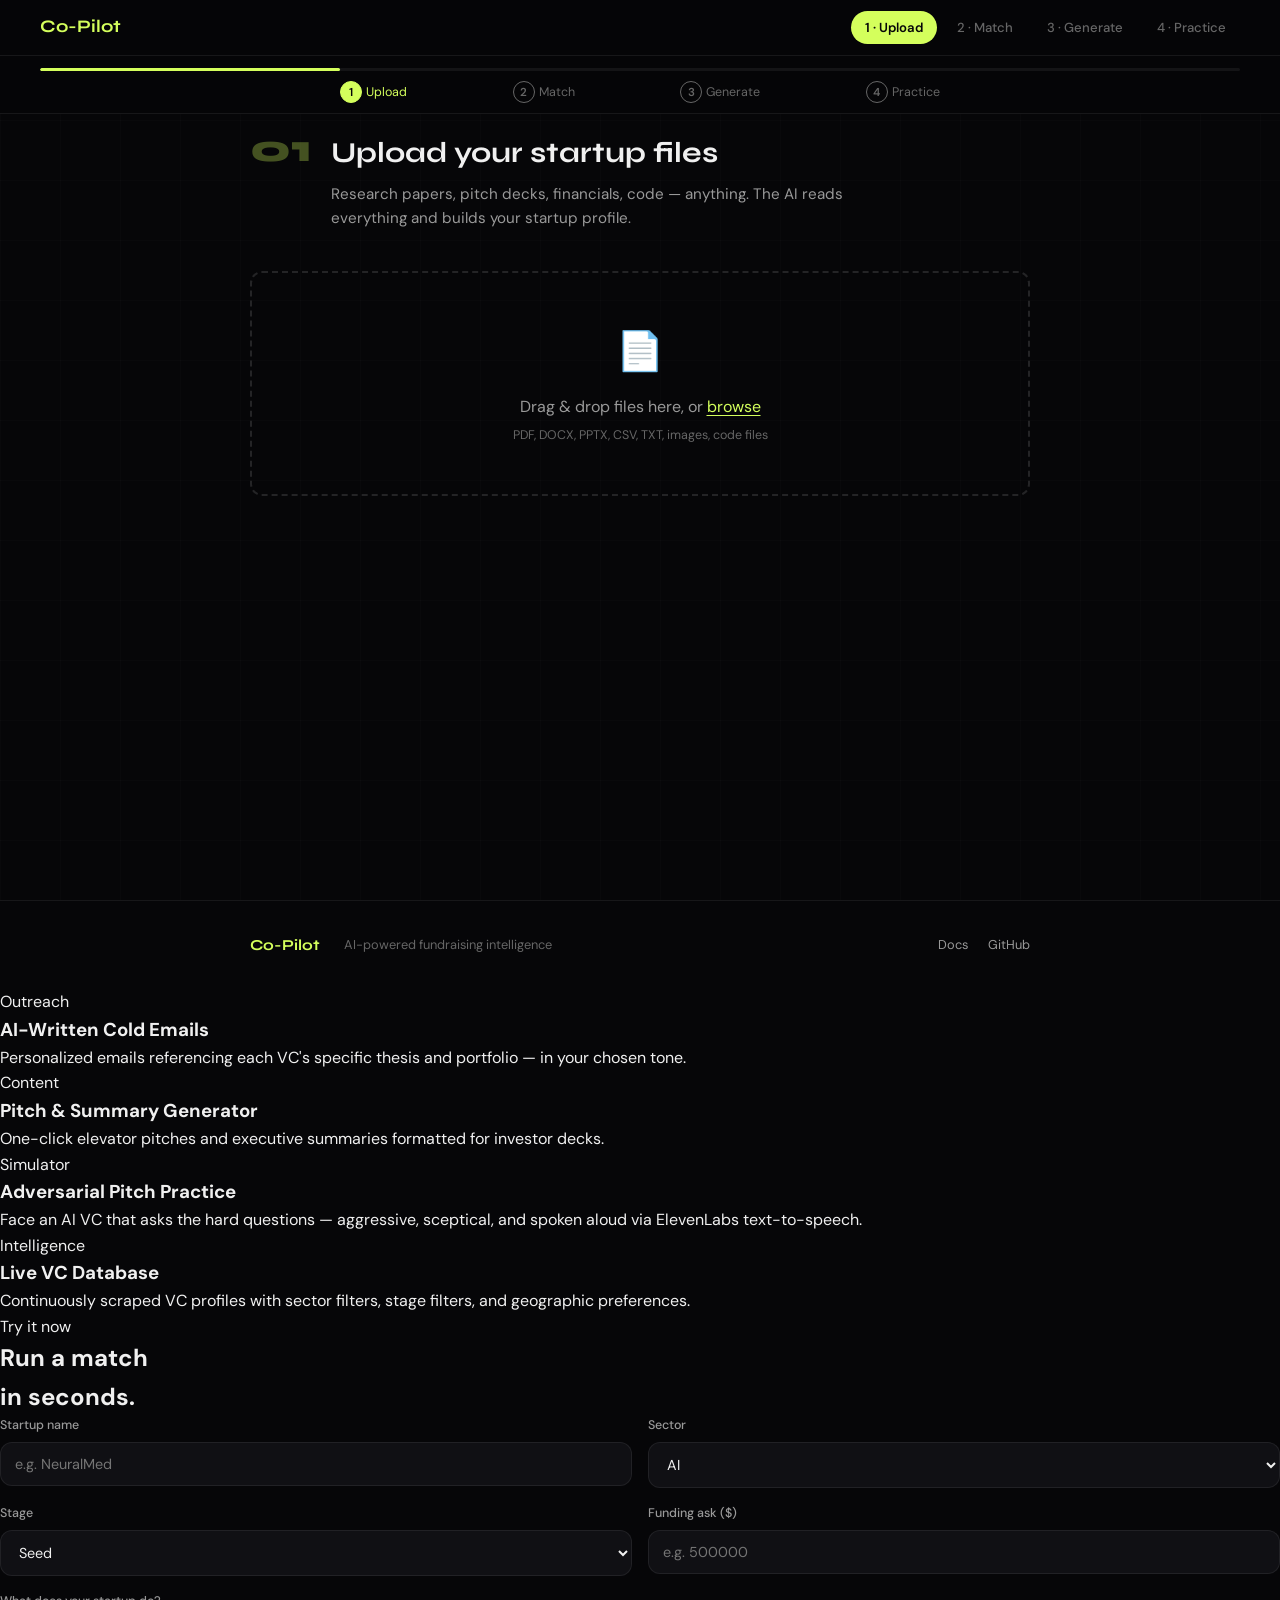
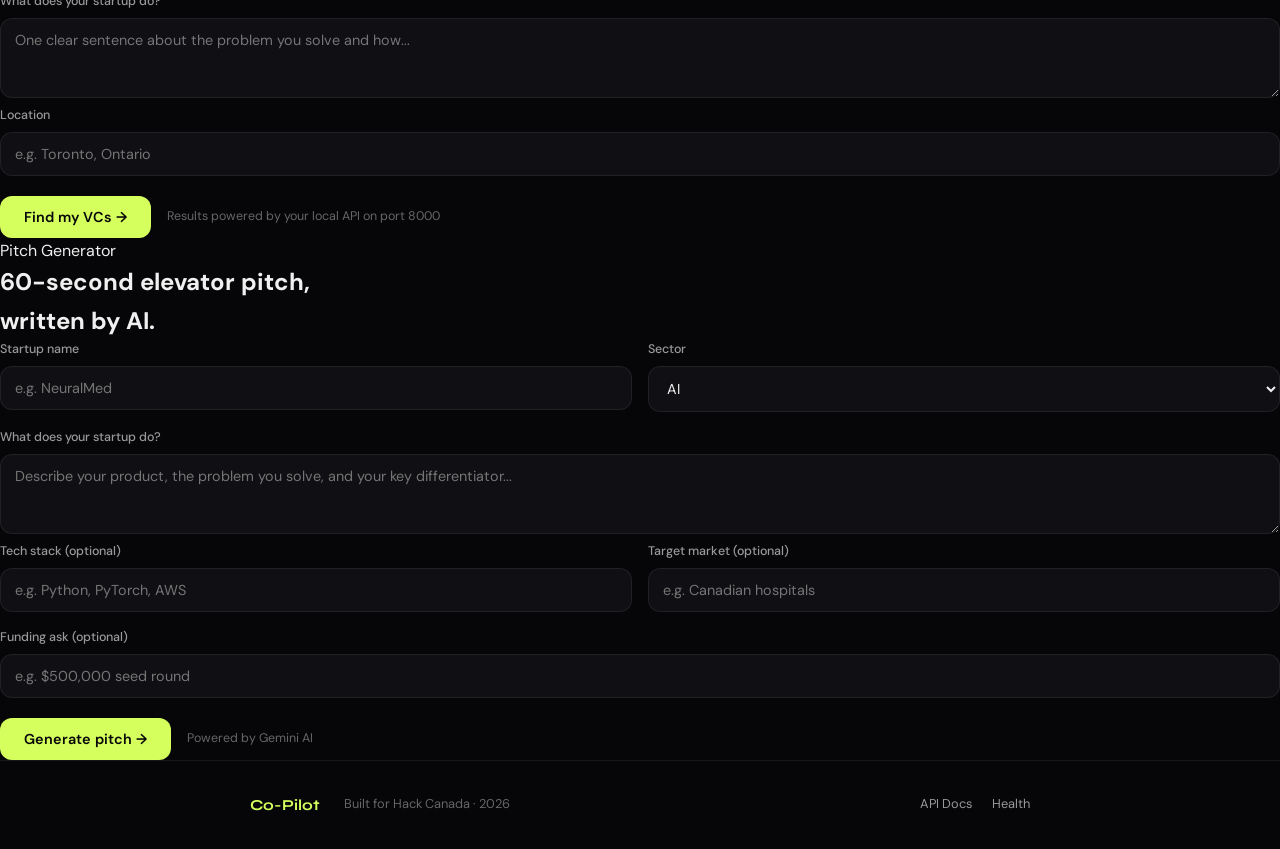
==== commit 0635beb8: "feat: Implement the initial interview simulation pipeline with frontend UI and backend logic." ====
--- a/frontend/index.html
+++ b/frontend/index.html
@@ -1,15 +1,20 @@
 <!DOCTYPE html>
 <html lang="en">
+
 <head>
   <meta charset="UTF-8" />
   <meta name="viewport" content="width=device-width, initial-scale=1.0" />
   <title>Co-Pilot — AI Fundraising Pipeline</title>
-  <meta name="description" content="Upload your startup docs, match with investors, generate personalized outreach, and practice your pitch — all AI-powered." />
+  <meta name="description"
+    content="Upload your startup docs, match with investors, generate personalized outreach, and practice your pitch — all AI-powered." />
   <link rel="preconnect" href="https://fonts.googleapis.com" />
   <link rel="preconnect" href="https://fonts.gstatic.com" crossorigin />
-  <link href="https://fonts.googleapis.com/css2?family=Syne:wght@400;500;600;700;800&family=DM+Sans:ital,opsz,wght@0,9..40,300;0,9..40,400;0,9..40,500;1,9..40,300&display=swap" rel="stylesheet" />
+  <link
+    href="https://fonts.googleapis.com/css2?family=Syne:wght@400;500;600;700;800&family=DM+Sans:ital,opsz,wght@0,9..40,300;0,9..40,400;0,9..40,500;1,9..40,300&display=swap"
+    rel="stylesheet" />
   <link rel="stylesheet" href="style.css" />
 </head>
+
 <body>
 
   <!-- ── NAV ── -->
@@ -45,16 +50,19 @@
         <div class="step-number">01</div>
         <div>
           <h2 class="step-title">Upload your startup files</h2>
-          <p class="step-subtitle">Research papers, pitch decks, financials, code — anything. The AI reads everything and builds your startup profile.</p>
+          <p class="step-subtitle">Research papers, pitch decks, financials, code — anything. The AI reads everything
+            and builds your startup profile.</p>
         </div>
       </div>
 
       <!-- Drop zone -->
       <div class="brain-dropzone" id="brainDropzone">
         <div class="dropzone-icon">📄</div>
-        <p class="dropzone-text">Drag & drop files here, or <label for="brainFileInput" class="dropzone-link">browse</label></p>
+        <p class="dropzone-text">Drag & drop files here, or <label for="brainFileInput"
+            class="dropzone-link">browse</label></p>
         <p class="dropzone-hint">PDF, DOCX, PPTX, CSV, TXT, images, code files</p>
-        <input type="file" id="brainFileInput" multiple hidden accept=".pdf,.doc,.docx,.ppt,.pptx,.csv,.json,.txt,.md,.png,.jpg,.jpeg,.webp,.py,.js,.ts,.cpp,.java,.go,.rs" />
+        <input type="file" id="brainFileInput" multiple hidden
+          accept=".pdf,.doc,.docx,.ppt,.pptx,.csv,.json,.txt,.md,.png,.jpg,.jpeg,.webp,.py,.js,.ts,.cpp,.java,.go,.rs" />
       </div>
 
       <!-- File list -->
@@ -112,46 +120,47 @@
         <div class="step-number">02</div>
         <div>
           <h2 class="step-title">Find your best investor matches</h2>
-          <p class="step-subtitle">3 Backboard AI agents analyze your startup against every VC in the database and rank them by fit.</p>
-        </div>
-      </div>
-
-      <!-- Context from Brain -->
-      <div class="match-context" id="matchContext">
-        <div class="context-card-header">
-          <span class="context-icon">🧠</span>
-          <span class="context-label">Using your synthesized profile</span>
-        </div>
-        <p class="context-pitch" id="matchContextPitch"></p>
-      </div>
-
-      <!-- Match action -->
-      <div class="match-action">
-        <button class="btn btn-primary" id="matchBtn">
-          <span class="btn-text">🤖 Find my VCs →</span>
-          <span class="btn-loader" hidden>Running 3 AI agents… (30-60s)</span>
-        </button>
-        <span class="form-note">Multi-agent pipeline: Startup Analyst → VC Profiler → Match Reasoner</span>
-      </div>
-
-      <!-- Results -->
-      <div class="match-results" id="matchResults" hidden>
-        <div class="match-results-header">
-          <h3>Your Matches</h3>
-          <span class="results-mode" id="resultsMode"></span>
-        </div>
-        <div class="results-list" id="resultsList"></div>
-        <p class="match-select-hint">Select the VCs you want to generate outreach for ↓</p>
-        <div class="step-advance">
-          <button class="btn btn-primary" id="toStep3Btn" disabled>Generate Outreach for Selected →</button>
-        </div>
-      </div>
-
-      <!-- Error -->
-      <div class="match-error" id="matchError" hidden>
-        <p id="matchErrorText"></p>
-      </div>
-    </div>
+          <p class="step-subtitle">3 Backboard AI agents analyze your startup against every VC in the database and rank
+            them by fit.</p>
+        </div>
+        </nav>
+
+        <!-- Context from Brain -->
+        <div class="match-context" id="matchContext">
+          <div class="context-card-header">
+            <span class="context-icon">🧠</span>
+            <span class="context-label">Using your synthesized profile</span>
+          </div>
+          <p class="context-pitch" id="matchContextPitch"></p>
+        </div>
+
+        <!-- Match action -->
+        <div class="match-action">
+          <button class="btn btn-primary" id="matchBtn">
+            <span class="btn-text">🤖 Find my VCs →</span>
+            <span class="btn-loader" hidden>Running 3 AI agents… (30-60s)</span>
+          </button>
+          <span class="form-note">Multi-agent pipeline: Startup Analyst → VC Profiler → Match Reasoner</span>
+        </div>
+
+        <!-- Results -->
+        <div class="match-results" id="matchResults" hidden>
+          <div class="match-results-header">
+            <h3>Your Matches</h3>
+            <span class="results-mode" id="resultsMode"></span>
+          </div>
+          <div class="results-list" id="resultsList"></div>
+          <p class="match-select-hint">Select the VCs you want to generate outreach for ↓</p>
+          <div class="step-advance">
+            <button class="btn btn-primary" id="toStep3Btn" disabled>Generate Outreach for Selected →</button>
+          </div>
+        </div>
+
+        <!-- Error -->
+        <div class="match-error" id="matchError" hidden>
+          <p id="matchErrorText"></p>
+        </div>
+      </div>
   </section>
 
   <!-- ═══════════════════════════════════════════════════
@@ -163,7 +172,8 @@
         <div class="step-number">03</div>
         <div>
           <h2 class="step-title">Generate personalized outreach</h2>
-          <p class="step-subtitle">Choose what to create for each matched VC — cold emails, pitch scripts, LinkedIn DMs, executive summaries.</p>
+          <p class="step-subtitle">Choose what to create for each matched VC — cold emails, pitch scripts, LinkedIn DMs,
+            executive summaries.</p>
         </div>
       </div>
 
@@ -215,7 +225,8 @@
         <div class="step-number">04</div>
         <div>
           <h2 class="step-title">Practice your pitch</h2>
-          <p class="step-subtitle">Face an AI venture capitalist modelled on your matched VCs. Speak your answers. Get dual-agent feedback.</p>
+          <p class="step-subtitle">Face an AI venture capitalist modelled on your matched VCs. Speak your answers. Get
+            dual-agent feedback.</p>
         </div>
       </div>
 
@@ -321,6 +332,188 @@
     </div>
   </footer>
 
+  <div class="feature-card">
+    <div class="feature-tag">Outreach</div>
+    <h3>AI-Written Cold Emails</h3>
+    <p>Personalized emails referencing each VC's specific thesis and portfolio — in your chosen tone.</p>
+  </div>
+
+  <div class="feature-card">
+    <div class="feature-tag">Content</div>
+    <h3>Pitch & Summary Generator</h3>
+    <p>One-click elevator pitches and executive summaries formatted for investor decks.</p>
+  </div>
+
+  <div class="feature-card">
+    <div class="feature-tag">Simulator</div>
+    <h3>Adversarial Pitch Practice</h3>
+    <p>Face an AI VC that asks the hard questions — aggressive, sceptical, and spoken aloud via ElevenLabs
+      text-to-speech.</p>
+  </div>
+
+  <div class="feature-card">
+    <div class="feature-tag">Intelligence</div>
+    <h3>Live VC Database</h3>
+    <p>Continuously scraped VC profiles with sector filters, stage filters, and geographic preferences.</p>
+  </div>
+  </div>
+  </section>
+
+  <!-- ── DEMO / FORM ── -->
+  <section class="section demo-section" id="demo">
+    <div class="section-label">Try it now</div>
+    <h2 class="section-heading">Run a match<br />in seconds.</h2>
+
+    <div class="demo-wrap">
+      <form class="demo-form" id="demoForm">
+        <div class="form-row">
+          <div class="form-group">
+            <label for="startupName">Startup name</label>
+            <input type="text" id="startupName" placeholder="e.g. NeuralMed" />
+          </div>
+          <div class="form-group">
+            <label for="sector">Sector</label>
+            <select id="sector">
+              <option value="AI">AI</option>
+              <option value="healthtech">Healthtech</option>
+              <option value="fintech">Fintech</option>
+              <option value="cleantech">Cleantech</option>
+              <option value="deeptech">Deep Tech</option>
+              <option value="edtech">EdTech</option>
+              <option value="SaaS">SaaS</option>
+            </select>
+          </div>
+        </div>
+        <div class="form-row">
+          <div class="form-group">
+            <label for="stage">Stage</label>
+            <select id="stage">
+              <option value="pre-seed">Pre-seed</option>
+              <option value="seed" selected>Seed</option>
+              <option value="series-a">Series A</option>
+            </select>
+          </div>
+          <div class="form-group">
+            <label for="fundingAsk">Funding ask ($)</label>
+            <input type="number" id="fundingAsk" placeholder="e.g. 500000" />
+          </div>
+        </div>
+        <div class="form-group">
+          <label for="description">What does your startup do?</label>
+          <textarea id="description" rows="3"
+            placeholder="One clear sentence about the problem you solve and how..."></textarea>
+        </div>
+        <div class="form-group">
+          <label for="location">Location</label>
+          <input type="text" id="location" placeholder="e.g. Toronto, Ontario" />
+        </div>
+
+        <div class="form-actions">
+          <button type="submit" class="btn btn-primary" id="matchBtn">
+            <span class="btn-text">Find my VCs →</span>
+            <span class="btn-loader" hidden>Matching…</span>
+          </button>
+          <span class="form-note">Results powered by your local API on port 8000</span>
+        </div>
+      </form>
+
+      <div class="demo-results" id="demoResults" hidden>
+        <div class="results-header">
+          <h3>Top matches</h3>
+          <span id="resultsMode" class="badge"></span>
+        </div>
+        <div class="results-list" id="resultsList"></div>
+      </div>
+
+      <div class="demo-error" id="demoError" hidden>
+        <p>⚠ Could not reach the API. Make sure the backend is running on <code>localhost:8000</code>.</p>
+        <p class="error-detail" id="errorDetail"></p>
+      </div>
+    </div>
+  </section>
+
+  <!-- ── PITCH GENERATOR ── -->
+  <section class="section pitch-section" id="pitch">
+    <div class="section-label">Pitch Generator</div>
+    <h2 class="section-heading">60-second elevator pitch,<br />written by AI.</h2>
+
+    <div class="pitch-wrap">
+      <form class="pitch-form" id="pitchForm">
+        <div class="form-row">
+          <div class="form-group">
+            <label for="pitchName">Startup name</label>
+            <input type="text" id="pitchName" placeholder="e.g. NeuralMed" />
+          </div>
+          <div class="form-group">
+            <label for="pitchSector">Sector</label>
+            <select id="pitchSector">
+              <option value="AI">AI</option>
+              <option value="healthtech">Healthtech</option>
+              <option value="fintech">Fintech</option>
+              <option value="cleantech">Cleantech</option>
+              <option value="deeptech">Deep Tech</option>
+              <option value="edtech">EdTech</option>
+              <option value="SaaS">SaaS</option>
+            </select>
+          </div>
+        </div>
+        <div class="form-group">
+          <label for="pitchDescription">What does your startup do?</label>
+          <textarea id="pitchDescription" rows="3"
+            placeholder="Describe your product, the problem you solve, and your key differentiator..."></textarea>
+        </div>
+        <div class="form-row">
+          <div class="form-group">
+            <label for="pitchTechStack">Tech stack <span class="label-opt">(optional)</span></label>
+            <input type="text" id="pitchTechStack" placeholder="e.g. Python, PyTorch, AWS" />
+          </div>
+          <div class="form-group">
+            <label for="pitchMarket">Target market <span class="label-opt">(optional)</span></label>
+            <input type="text" id="pitchMarket" placeholder="e.g. Canadian hospitals" />
+          </div>
+        </div>
+        <div class="form-group">
+          <label for="pitchFunding">Funding ask <span class="label-opt">(optional)</span></label>
+          <input type="text" id="pitchFunding" placeholder="e.g. $500,000 seed round" />
+        </div>
+
+        <div class="form-actions">
+          <button type="submit" class="btn btn-primary" id="pitchBtn">
+            <span class="btn-text">Generate pitch →</span>
+            <span class="btn-loader" hidden>Generating…</span>
+          </button>
+          <span class="form-note">Powered by Gemini AI</span>
+        </div>
+      </form>
+
+      <div class="pitch-output" id="pitchOutput" hidden>
+        <div class="pitch-output-header">
+          <span class="pitch-output-label">Your elevator pitch</span>
+          <button class="pitch-copy-btn" id="pitchCopyBtn" title="Copy to clipboard">Copy</button>
+        </div>
+        <p class="pitch-text" id="pitchText"></p>
+      </div>
+
+      <div class="demo-error" id="pitchError" hidden>
+        <p>⚠ Could not reach the API. Make sure the backend is running on <code>localhost:8000</code>.</p>
+        <p class="error-detail" id="pitchErrorDetail"></p>
+      </div>
+    </div>
+  </section>
+
+  <!-- ── FOOTER ── -->
+  <footer class="footer">
+    <div class="footer-inner">
+      <span class="footer-logo">Co-Pilot</span>
+      <span class="footer-copy">Built for Hack Canada · 2026</span>
+      <div class="footer-links">
+        <a href="http://localhost:8000/docs" target="_blank">API Docs</a>
+        <a href="http://localhost:8000/health" target="_blank">Health</a>
+      </div>
+    </div>
+  </footer>
+
   <script src="app.js"></script>
 </body>
-</html>
+
+</html>
--- a/frontend/style.css
+++ b/frontend/style.css
@@ -3,21 +3,32 @@
 ═══════════════════════════════════════════════════════ */
 
 /* ── Reset & tokens ──────────────────────────────── */
-*, *::before, *::after { box-sizing: border-box; margin: 0; padding: 0; }
+*,
+*::before,
+*::after {
+    box-sizing: border-box;
+    margin: 0;
+    padding: 0;
+}
+
 :root {
-    --font-body:    'DM Sans', system-ui, sans-serif;
+    --font-body: 'DM Sans', system-ui, sans-serif;
     --font-display: 'Syne', system-ui, sans-serif;
-    --bg:           #060608;
-    --surface:      #101014;
-    --border:       rgba(255, 255, 255, 0.07);
-    --text:         #f0f0f0;
-    --text-muted:   #999;
-    --text-subtle:  #666;
-    --accent:       #d4ff5c;
-    --radius:       12px;
-    --max-w:        780px;
-}
-html { scroll-behavior: smooth; }
+    --bg: #060608;
+    --surface: #101014;
+    --border: rgba(255, 255, 255, 0.07);
+    --text: #f0f0f0;
+    --text-muted: #999;
+    --text-subtle: #666;
+    --accent: #d4ff5c;
+    --radius: 12px;
+    --max-w: 780px;
+}
+
+html {
+    scroll-behavior: smooth;
+}
+
 body {
     font-family: var(--font-body);
     background: var(--bg);
@@ -25,15 +36,20 @@
     line-height: 1.6;
     min-height: 100vh;
 }
-a { color: inherit; text-decoration: none; }
+
+a {
+    color: inherit;
+    text-decoration: none;
+}
 
 /* ── Background grid ─────────────────────────────── */
 body::before {
     content: '';
-    position: fixed; inset: 0;
+    position: fixed;
+    inset: 0;
     background-image:
-        linear-gradient(rgba(255,255,255,.015) 1px, transparent 1px),
-        linear-gradient(90deg, rgba(255,255,255,.015) 1px, transparent 1px);
+        linear-gradient(rgba(255, 255, 255, .015) 1px, transparent 1px),
+        linear-gradient(90deg, rgba(255, 255, 255, .015) 1px, transparent 1px);
     background-size: 60px 60px;
     pointer-events: none;
     z-index: -1;
@@ -41,74 +57,143 @@
 
 /* ── Nav ──────────────────────────────────────────── */
 .nav {
-    position: fixed; top: 0; left: 0; right: 0;
-    display: flex; align-items: center; justify-content: space-between;
-    padding: 0 40px; height: 56px;
-    background: rgba(6,6,8,.92); backdrop-filter: blur(12px);
+    position: fixed;
+    top: 0;
+    left: 0;
+    right: 0;
+    display: flex;
+    align-items: center;
+    justify-content: space-between;
+    padding: 0 40px;
+    height: 56px;
+    background: rgba(6, 6, 8, .92);
+    backdrop-filter: blur(12px);
     border-bottom: 1px solid var(--border);
     z-index: 100;
 }
+
 .nav-logo {
     font-family: var(--font-display);
-    font-weight: 700; font-size: 1.1rem;
-    color: var(--accent);
-}
-.nav-links { display: flex; gap: 6px; }
+    font-weight: 700;
+    font-size: 1.1rem;
+    color: var(--accent);
+}
+
+.nav-links {
+    display: flex;
+    gap: 6px;
+}
+
 .pipe-step-link {
-    font-size: 0.82rem; font-weight: 500;
-    padding: 6px 14px; border-radius: 100px;
+    font-size: 0.82rem;
+    font-weight: 500;
+    padding: 6px 14px;
+    border-radius: 100px;
     color: var(--text-subtle);
     transition: color .2s, background .2s;
     cursor: pointer;
 }
+
 .pipe-step-link.active {
-    color: var(--bg); background: var(--accent); font-weight: 600;
-}
+    color: var(--bg);
+    background: var(--accent);
+    font-weight: 600;
+}
+
 .pipe-step-link.done {
     color: var(--text-muted);
 }
-.pipe-step-link:hover:not(.active) { color: var(--text); }
+
+.pipe-step-link:hover:not(.active) {
+    color: var(--text);
+}
 
 /* ── Pipeline progress bar ───────────────────────── */
 .pipeline-bar {
-    position: fixed; top: 56px; left: 0; right: 0;
+    position: fixed;
+    top: 56px;
+    left: 0;
+    right: 0;
     padding: 12px 40px 10px;
-    background: rgba(6,6,8,.92); backdrop-filter: blur(12px);
+    background: rgba(6, 6, 8, .92);
+    backdrop-filter: blur(12px);
     border-bottom: 1px solid var(--border);
     z-index: 99;
 }
+
 .pipeline-track {
-    width: 100%; height: 3px;
-    background: rgba(255,255,255,.06);
-    border-radius: 3px; overflow: hidden;
+    width: 100%;
+    height: 3px;
+    background: rgba(255, 255, 255, .06);
+    border-radius: 3px;
+    overflow: hidden;
     margin-bottom: 10px;
 }
+
 .pipeline-fill {
-    height: 100%; background: var(--accent);
-    border-radius: 3px; transition: width .5s ease;
-}
+    height: 100%;
+    background: var(--accent);
+    border-radius: 3px;
+    transition: width .5s ease;
+}
+
 .pipeline-steps {
-    display: flex; justify-content: space-between;
-    max-width: 600px; margin: 0 auto;
-}
+    display: flex;
+    justify-content: space-between;
+    max-width: 600px;
+    margin: 0 auto;
+}
+
 .pip-dot {
-    background: none; border: none; color: var(--text-subtle);
-    font-family: var(--font-body); font-size: 0.78rem;
-    cursor: pointer; transition: color .2s;
-    display: flex; align-items: center; gap: 4px;
-}
+    background: none;
+    border: none;
+    color: var(--text-subtle);
+    font-family: var(--font-body);
+    font-size: 0.78rem;
+    cursor: pointer;
+    transition: color .2s;
+    display: flex;
+    align-items: center;
+    gap: 4px;
+}
+
 .pip-dot span {
-    display: inline-flex; align-items: center; justify-content: center;
-    width: 22px; height: 22px; border-radius: 50%;
+    display: inline-flex;
+    align-items: center;
+    justify-content: center;
+    width: 22px;
+    height: 22px;
+    border-radius: 50%;
     border: 1.5px solid var(--text-subtle);
-    font-weight: 600; font-size: 0.72rem;
+    font-weight: 600;
+    font-size: 0.72rem;
     transition: all .2s;
 }
-.pip-dot.active { color: var(--accent); }
-.pip-dot.active span { border-color: var(--accent); background: var(--accent); color: var(--bg); }
-.pip-dot.done span { border-color: #5cff7e; background: rgba(92,255,126,.15); color: #5cff7e; }
-.pip-dot.done { color: var(--text-muted); }
-.pip-dot:disabled { opacity: 0.35; cursor: not-allowed; }
+
+.pip-dot.active {
+    color: var(--accent);
+}
+
+.pip-dot.active span {
+    border-color: var(--accent);
+    background: var(--accent);
+    color: var(--bg);
+}
+
+.pip-dot.done span {
+    border-color: #5cff7e;
+    background: rgba(92, 255, 126, .15);
+    color: #5cff7e;
+}
+
+.pip-dot.done {
+    color: var(--text-muted);
+}
+
+.pip-dot:disabled {
+    opacity: 0.35;
+    cursor: not-allowed;
+}
 
 /* ── Step sections ───────────────────────────────── */
 .pipe-step {
@@ -116,25 +201,42 @@
     min-height: 100vh;
     animation: fadeUp .4s ease;
 }
-.pipe-step[hidden] { display: none !important; }
-.step-inner { max-width: var(--max-w); margin: 0 auto; }
+
+.pipe-step[hidden] {
+    display: none !important;
+}
+
+.step-inner {
+    max-width: var(--max-w);
+    margin: 0 auto;
+}
+
 .step-header {
-    display: flex; align-items: flex-start; gap: 20px;
+    display: flex;
+    align-items: flex-start;
+    gap: 20px;
     margin-bottom: 40px;
 }
+
 .step-number {
     font-family: var(--font-display);
-    font-size: 2.4rem; font-weight: 800;
-    color: var(--accent); opacity: 0.3;
+    font-size: 2.4rem;
+    font-weight: 800;
+    color: var(--accent);
+    opacity: 0.3;
     line-height: 1;
 }
+
 .step-title {
     font-family: var(--font-display);
-    font-size: 1.8rem; font-weight: 700;
+    font-size: 1.8rem;
+    font-weight: 700;
     margin-bottom: 6px;
 }
+
 .step-subtitle {
-    color: var(--text-muted); font-size: 0.95rem;
+    color: var(--text-muted);
+    font-size: 0.95rem;
     max-width: 550px;
 }
 
@@ -147,321 +249,1021 @@
 
 /* ── Buttons ─────────────────────────────────────── */
 .btn {
-    display: inline-flex; align-items: center; gap: 6px;
-    font-family: var(--font-body); font-weight: 500;
-    font-size: 0.9rem; padding: 12px 24px;
-    border-radius: var(--radius); border: none;
-    cursor: pointer; transition: all .2s;
-}
+    display: inline-flex;
+    align-items: center;
+    gap: 6px;
+    font-family: var(--font-body);
+    font-weight: 500;
+    font-size: 0.9rem;
+    padding: 12px 24px;
+    border-radius: var(--radius);
+    border: none;
+    cursor: pointer;
+    transition: all .2s;
+}
+
 .btn-primary {
-    background: var(--accent); color: var(--bg); font-weight: 600;
-}
-.btn-primary:hover { filter: brightness(1.1); transform: translateY(-1px); }
-.btn-primary:disabled { opacity: .4; cursor: not-allowed; transform: none; }
+    background: var(--accent);
+    color: var(--bg);
+    font-weight: 600;
+}
+
+.btn-primary:hover {
+    filter: brightness(1.1);
+    transform: translateY(-1px);
+}
+
+.btn-primary:disabled {
+    opacity: .4;
+    cursor: not-allowed;
+    transform: none;
+}
+
 .btn-ghost {
-    background: transparent; color: var(--text-muted);
-    border: 1px solid var(--border);
-}
-.btn-ghost:hover { border-color: var(--text-muted); color: var(--text); }
-.btn-sm { padding: 8px 16px; font-size: 0.82rem; }
-.btn-loader[hidden] { display: none; }
-.form-note { font-size: 0.78rem; color: var(--text-subtle); }
+    background: transparent;
+    color: var(--text-muted);
+    border: 1px solid var(--border);
+}
+
+.btn-ghost:hover {
+    border-color: var(--text-muted);
+    color: var(--text);
+}
+
+.btn-sm {
+    padding: 8px 16px;
+    font-size: 0.82rem;
+}
+
+.btn-loader[hidden] {
+    display: none;
+}
+
+.form-note {
+    font-size: 0.78rem;
+    color: var(--text-subtle);
+}
 
 /* ── Form elements ───────────────────────────────── */
-.form-row { display: grid; grid-template-columns: 1fr 1fr; gap: 16px; margin-bottom: 16px; }
-.form-group label { display: block; font-size: 0.78rem; color: var(--text-muted); margin-bottom: 6px; font-weight: 500; }
+.form-row {
+    display: grid;
+    grid-template-columns: 1fr 1fr;
+    gap: 16px;
+    margin-bottom: 16px;
+}
+
+.form-group label {
+    display: block;
+    font-size: 0.78rem;
+    color: var(--text-muted);
+    margin-bottom: 6px;
+    font-weight: 500;
+}
+
 .form-group input,
 .form-group select,
 .form-group textarea {
-    width: 100%; padding: 12px 14px;
-    background: var(--surface); color: var(--text);
-    border: 1px solid var(--border); border-radius: var(--radius);
-    font-family: var(--font-body); font-size: 0.9rem;
+    width: 100%;
+    padding: 12px 14px;
+    background: var(--surface);
+    color: var(--text);
+    border: 1px solid var(--border);
+    border-radius: var(--radius);
+    font-family: var(--font-body);
+    font-size: 0.9rem;
     transition: border-color .2s;
 }
+
 .form-group input:focus,
 .form-group select:focus,
 .form-group textarea:focus {
-    outline: none; border-color: var(--accent);
-}
-.form-actions { display: flex; align-items: center; gap: 16px; margin-top: 20px; }
+    outline: none;
+    border-color: var(--accent);
+}
+
+.form-actions {
+    display: flex;
+    align-items: center;
+    gap: 16px;
+    margin-top: 20px;
+}
 
 /* ═══════════════════════════════════════════════════════
    STEP 1 — UPLOAD
 ═══════════════════════════════════════════════════════ */
 .brain-dropzone {
-    border: 2px dashed rgba(255,255,255,.12);
-    border-radius: var(--radius); padding: 48px 32px;
-    text-align: center; cursor: pointer;
+    border: 2px dashed rgba(255, 255, 255, .12);
+    border-radius: var(--radius);
+    padding: 48px 32px;
+    text-align: center;
+    cursor: pointer;
     transition: border-color .25s, background .25s;
 }
-.brain-dropzone:hover, .brain-dropzone--hover {
-    border-color: var(--accent); background: rgba(212,255,92,.04);
-}
-.dropzone-icon { font-size: 2.4rem; margin-bottom: 12px; }
-.dropzone-text { font-size: 1rem; color: var(--text-muted); margin-bottom: 6px; }
-.dropzone-link { color: var(--accent); cursor: pointer; text-decoration: underline; text-underline-offset: 3px; }
-.dropzone-hint { font-size: 0.78rem; color: var(--text-subtle); }
-.brain-files { margin-top: 20px; }
-.brain-files[hidden] { display: none !important; }
-.brain-files-header { display: flex; justify-content: space-between; align-items: center; margin-bottom: 12px; }
-.brain-files-header h3 { font-family: var(--font-display); font-size: 1rem; }
-.brain-file-count { font-size: 0.78rem; color: var(--text-subtle); }
+
+.brain-dropzone:hover,
+.brain-dropzone--hover {
+    border-color: var(--accent);
+    background: rgba(212, 255, 92, .04);
+}
+
+.dropzone-icon {
+    font-size: 2.4rem;
+    margin-bottom: 12px;
+}
+
+.dropzone-text {
+    font-size: 1rem;
+    color: var(--text-muted);
+    margin-bottom: 6px;
+}
+
+.dropzone-link {
+    color: var(--accent);
+    cursor: pointer;
+    text-decoration: underline;
+    text-underline-offset: 3px;
+}
+
+.dropzone-hint {
+    font-size: 0.78rem;
+    color: var(--text-subtle);
+}
+
+.brain-files {
+    margin-top: 20px;
+}
+
+.brain-files[hidden] {
+    display: none !important;
+}
+
+.brain-files-header {
+    display: flex;
+    justify-content: space-between;
+    align-items: center;
+    margin-bottom: 12px;
+}
+
+.brain-files-header h3 {
+    font-family: var(--font-display);
+    font-size: 1rem;
+}
+
+.brain-file-count {
+    font-size: 0.78rem;
+    color: var(--text-subtle);
+}
+
 .brain-file-row {
-    display: flex; justify-content: space-between; align-items: center;
-    padding: 10px 16px; background: var(--surface);
-    border-radius: 8px; margin-bottom: 6px; border: 1px solid var(--border);
-}
-.brain-file-name { font-size: 0.88rem; white-space: nowrap; overflow: hidden; text-overflow: ellipsis; max-width: 400px; }
-.brain-file-status { font-size: 0.78rem; font-weight: 500; flex-shrink: 0; }
-.brain-file-status--uploading { color: var(--accent); animation: pulse-text 1.2s ease-in-out infinite; }
-.brain-file-status--done { color: #5cff7e; }
-.brain-file-status--error { color: #ff5c5c; }
-@keyframes pulse-text { 0%,100% { opacity:1; } 50% { opacity:.5; } }
-.brain-actions { margin-top: 20px; display: flex; align-items: center; gap: 16px; }
-.brain-actions[hidden] { display: none !important; }
-.brain-result { margin-top: 28px; background: var(--surface); border: 1px solid rgba(92,255,126,.2); border-radius: var(--radius); overflow: hidden; }
-.brain-result[hidden] { display: none !important; }
-.brain-result-header { display: flex; align-items: center; gap: 10px; padding: 16px 24px; background: linear-gradient(135deg,rgba(92,255,126,.08),rgba(212,255,92,.06)); border-bottom: 1px solid rgba(92,255,126,.12); }
-.brain-result-header h3 { font-family: var(--font-display); font-size: 0.95rem; }
-.brain-result-body { padding: 24px; }
-.brain-concept-name { font-family: var(--font-display); font-size: 1.6rem; font-weight: 700; margin-bottom: 4px; }
-.brain-concept-tagline { font-size: 0.95rem; color: var(--accent); font-style: italic; margin-bottom: 16px; }
-.brain-concept-pitch { font-size: 0.9rem; color: var(--text-muted); line-height: 1.7; margin-bottom: 16px; }
-.brain-concept-meta { display: flex; gap: 12px; flex-wrap: wrap; }
-.brain-concept-meta span { font-size: 0.78rem; color: var(--text-subtle); background: rgba(255,255,255,.05); padding: 4px 12px; border-radius: 100px; border: 1px solid var(--border); }
-.brain-concept-meta span:empty { display: none; }
-.brain-error { margin-top: 16px; padding: 12px 16px; background: rgba(255,92,92,.08); border: 1px solid rgba(255,92,92,.2); border-radius: var(--radius); color: #ff8888; font-size: 0.88rem; }
-.brain-error[hidden] { display: none !important; }
+    display: flex;
+    justify-content: space-between;
+    align-items: center;
+    padding: 10px 16px;
+    background: var(--surface);
+    border-radius: 8px;
+    margin-bottom: 6px;
+    border: 1px solid var(--border);
+}
+
+.brain-file-name {
+    font-size: 0.88rem;
+    white-space: nowrap;
+    overflow: hidden;
+    text-overflow: ellipsis;
+    max-width: 400px;
+}
+
+.brain-file-status {
+    font-size: 0.78rem;
+    font-weight: 500;
+    flex-shrink: 0;
+}
+
+.brain-file-status--uploading {
+    color: var(--accent);
+    animation: pulse-text 1.2s ease-in-out infinite;
+}
+
+.brain-file-status--done {
+    color: #5cff7e;
+}
+
+.brain-file-status--error {
+    color: #ff5c5c;
+}
+
+@keyframes pulse-text {
+
+    0%,
+    100% {
+        opacity: 1;
+    }
+
+    50% {
+        opacity: .5;
+    }
+}
+
+.brain-actions {
+    margin-top: 20px;
+    display: flex;
+    align-items: center;
+    gap: 16px;
+}
+
+.brain-actions[hidden] {
+    display: none !important;
+}
+
+.brain-result {
+    margin-top: 28px;
+    background: var(--surface);
+    border: 1px solid rgba(92, 255, 126, .2);
+    border-radius: var(--radius);
+    overflow: hidden;
+}
+
+.brain-result[hidden] {
+    display: none !important;
+}
+
+.brain-result-header {
+    display: flex;
+    align-items: center;
+    gap: 10px;
+    padding: 16px 24px;
+    background: linear-gradient(135deg, rgba(92, 255, 126, .08), rgba(212, 255, 92, .06));
+    border-bottom: 1px solid rgba(92, 255, 126, .12);
+}
+
+.brain-result-header h3 {
+    font-family: var(--font-display);
+    font-size: 0.95rem;
+}
+
+.brain-result-body {
+    padding: 24px;
+}
+
+.brain-concept-name {
+    font-family: var(--font-display);
+    font-size: 1.6rem;
+    font-weight: 700;
+    margin-bottom: 4px;
+}
+
+.brain-concept-tagline {
+    font-size: 0.95rem;
+    color: var(--accent);
+    font-style: italic;
+    margin-bottom: 16px;
+}
+
+.brain-concept-pitch {
+    font-size: 0.9rem;
+    color: var(--text-muted);
+    line-height: 1.7;
+    margin-bottom: 16px;
+}
+
+.brain-concept-meta {
+    display: flex;
+    gap: 12px;
+    flex-wrap: wrap;
+}
+
+.brain-concept-meta span {
+    font-size: 0.78rem;
+    color: var(--text-subtle);
+    background: rgba(255, 255, 255, .05);
+    padding: 4px 12px;
+    border-radius: 100px;
+    border: 1px solid var(--border);
+}
+
+.brain-concept-meta span:empty {
+    display: none;
+}
+
+.brain-error {
+    margin-top: 16px;
+    padding: 12px 16px;
+    background: rgba(255, 92, 92, .08);
+    border: 1px solid rgba(255, 92, 92, .2);
+    border-radius: var(--radius);
+    color: #ff8888;
+    font-size: 0.88rem;
+}
+
+.brain-error[hidden] {
+    display: none !important;
+}
 
 /* ═══════════════════════════════════════════════════════
    STEP 2 — MATCH
 ═══════════════════════════════════════════════════════ */
 .match-context {
-    background: var(--surface); border: 1px solid rgba(92,255,126,.25);
-    border-left: 3px solid #5cff7e; border-radius: var(--radius);
-    padding: 20px 24px; margin-bottom: 24px;
-}
-.context-card-header { display: flex; align-items: center; gap: 8px; margin-bottom: 8px; }
-.context-icon { font-size: 1.2rem; }
-.context-label { font-size: 0.78rem; font-weight: 600; letter-spacing: .06em; text-transform: uppercase; color: #5cff7e; }
-.context-pitch { font-size: 0.9rem; color: var(--text-muted); line-height: 1.6; }
-.match-action { margin-bottom: 32px; display: flex; align-items: center; gap: 16px; }
-.match-results[hidden] { display: none !important; }
-.match-results-header { display: flex; justify-content: space-between; align-items: center; margin-bottom: 16px; }
-.match-results-header h3 { font-family: var(--font-display); font-size: 1.1rem; }
-.results-mode { font-size: 0.78rem; color: var(--accent); }
-.match-select-hint { font-size: 0.82rem; color: var(--text-subtle); margin-top: 16px; text-align: center; }
-.match-error { margin-top: 16px; padding: 12px 16px; background: rgba(255,92,92,.08); border: 1px solid rgba(255,92,92,.2); border-radius: var(--radius); color: #ff8888; font-size: 0.88rem; }
-.match-error[hidden] { display: none !important; }
+    background: var(--surface);
+    border: 1px solid rgba(92, 255, 126, .25);
+    border-left: 3px solid #5cff7e;
+    border-radius: var(--radius);
+    padding: 20px 24px;
+    margin-bottom: 24px;
+}
+
+.context-card-header {
+    display: flex;
+    align-items: center;
+    gap: 8px;
+    margin-bottom: 8px;
+}
+
+.context-icon {
+    font-size: 1.2rem;
+}
+
+.context-label {
+    font-size: 0.78rem;
+    font-weight: 600;
+    letter-spacing: .06em;
+    text-transform: uppercase;
+    color: #5cff7e;
+}
+
+.context-pitch {
+    font-size: 0.9rem;
+    color: var(--text-muted);
+    line-height: 1.6;
+}
+
+.match-action {
+    margin-bottom: 32px;
+    display: flex;
+    align-items: center;
+    gap: 16px;
+}
+
+.match-results[hidden] {
+    display: none !important;
+}
+
+.match-results-header {
+    display: flex;
+    justify-content: space-between;
+    align-items: center;
+    margin-bottom: 16px;
+}
+
+.match-results-header h3 {
+    font-family: var(--font-display);
+    font-size: 1.1rem;
+}
+
+.results-mode {
+    font-size: 0.78rem;
+    color: var(--accent);
+}
+
+.match-select-hint {
+    font-size: 0.82rem;
+    color: var(--text-subtle);
+    margin-top: 16px;
+    text-align: center;
+}
+
+.match-error {
+    margin-top: 16px;
+    padding: 12px 16px;
+    background: rgba(255, 92, 92, .08);
+    border: 1px solid rgba(255, 92, 92, .2);
+    border-radius: var(--radius);
+    color: #ff8888;
+    font-size: 0.88rem;
+}
+
+.match-error[hidden] {
+    display: none !important;
+}
 
 /* Result cards */
-.results-list { display: flex; flex-direction: column; gap: 12px; }
+.results-list {
+    display: flex;
+    flex-direction: column;
+    gap: 12px;
+}
+
 .result-item {
-    display: flex; align-items: flex-start; gap: 14px;
-    padding: 18px 20px; background: var(--surface);
-    border: 1px solid var(--border); border-radius: var(--radius);
+    display: flex;
+    align-items: flex-start;
+    gap: 14px;
+    padding: 18px 20px;
+    background: var(--surface);
+    border: 1px solid var(--border);
+    border-radius: var(--radius);
     animation: fadeUp .4s ease both;
 }
-.result-check { display: flex; align-items: center; flex-shrink: 0; margin-top: 2px; }
+
+.result-check {
+    display: flex;
+    align-items: center;
+    flex-shrink: 0;
+    margin-top: 2px;
+}
+
 .result-check input[type="checkbox"] {
-    appearance: none; width: 20px; height: 20px;
-    border: 2px solid var(--border); border-radius: 6px;
-    cursor: pointer; transition: all .2s; position: relative;
-}
+    appearance: none;
+    width: 20px;
+    height: 20px;
+    border: 2px solid var(--border);
+    border-radius: 6px;
+    cursor: pointer;
+    transition: all .2s;
+    position: relative;
+}
+
 .result-check input:checked {
-    background: var(--accent); border-color: var(--accent);
-}
+    background: var(--accent);
+    border-color: var(--accent);
+}
+
 .result-check input:checked::after {
-    content: '✓'; position: absolute; top: 0; left: 4px;
-    font-size: 0.75rem; font-weight: 700; color: var(--bg);
-}
+    content: '✓';
+    position: absolute;
+    top: 0;
+    left: 4px;
+    font-size: 0.75rem;
+    font-weight: 700;
+    color: var(--bg);
+}
+
 .result-rank {
-    flex-shrink: 0; width: 28px; height: 28px;
-    display: flex; align-items: center; justify-content: center;
-    background: rgba(212,255,92,.1); color: var(--accent);
-    border-radius: 8px; font-family: var(--font-display);
-    font-weight: 700; font-size: 0.82rem;
-}
-.result-info { flex: 1; min-width: 0; }
-.result-name { font-family: var(--font-display); font-size: 1rem; font-weight: 600; margin-bottom: 4px; }
-.result-link { color: var(--text); text-decoration: underline; text-underline-offset: 3px; text-decoration-color: rgba(255,255,255,.2); }
-.result-link:hover { color: var(--accent); }
-.result-verdict { display: inline-block; font-size: 0.7rem; font-weight: 600; text-transform: uppercase; letter-spacing: .06em; padding: 2px 8px; border-radius: 100px; margin-bottom: 6px; }
-.result-verdict--strong { background: rgba(92,255,126,.12); color: #5cff7e; border: 1px solid rgba(92,255,126,.25); }
-.result-verdict--good { background: rgba(212,255,92,.1); color: var(--accent); border: 1px solid rgba(212,255,92,.25); }
-.result-verdict--weak { background: rgba(255,215,92,.1); color: #ffd75c; border: 1px solid rgba(255,215,92,.25); }
-.result-verdict--poor { background: rgba(255,92,92,.1); color: #ff5c5c; border: 1px solid rgba(255,92,92,.25); }
-.result-reasoning { font-size: 0.85rem; color: var(--text-muted); line-height: 1.55; margin-bottom: 6px; }
-.result-approach { font-size: 0.8rem; color: var(--accent); margin-top: 4px; padding: 6px 10px; background: rgba(212,255,92,.04); border-left: 2px solid var(--accent); border-radius: 0 6px 6px 0; }
-.result-score-area { flex-shrink: 0; text-align: right; min-width: 60px; }
-.result-score { font-family: var(--font-display); font-size: 1.4rem; font-weight: 700; line-height: 1; }
-.score-unit { font-size: 0.7rem; font-weight: 400; color: var(--text-subtle); }
-.result-confidence { font-size: 0.68rem; color: var(--text-subtle); margin-top: 4px; text-transform: capitalize; }
+    flex-shrink: 0;
+    width: 28px;
+    height: 28px;
+    display: flex;
+    align-items: center;
+    justify-content: center;
+    background: rgba(212, 255, 92, .1);
+    color: var(--accent);
+    border-radius: 8px;
+    font-family: var(--font-display);
+    font-weight: 700;
+    font-size: 0.82rem;
+}
+
+.result-info {
+    flex: 1;
+    min-width: 0;
+}
+
+.result-name {
+    font-family: var(--font-display);
+    font-size: 1rem;
+    font-weight: 600;
+    margin-bottom: 4px;
+}
+
+.result-link {
+    color: var(--text);
+    text-decoration: underline;
+    text-underline-offset: 3px;
+    text-decoration-color: rgba(255, 255, 255, .2);
+}
+
+.result-link:hover {
+    color: var(--accent);
+}
+
+.result-verdict {
+    display: inline-block;
+    font-size: 0.7rem;
+    font-weight: 600;
+    text-transform: uppercase;
+    letter-spacing: .06em;
+    padding: 2px 8px;
+    border-radius: 100px;
+    margin-bottom: 6px;
+}
+
+.result-verdict--strong {
+    background: rgba(92, 255, 126, .12);
+    color: #5cff7e;
+    border: 1px solid rgba(92, 255, 126, .25);
+}
+
+.result-verdict--good {
+    background: rgba(212, 255, 92, .1);
+    color: var(--accent);
+    border: 1px solid rgba(212, 255, 92, .25);
+}
+
+.result-verdict--weak {
+    background: rgba(255, 215, 92, .1);
+    color: #ffd75c;
+    border: 1px solid rgba(255, 215, 92, .25);
+}
+
+.result-verdict--poor {
+    background: rgba(255, 92, 92, .1);
+    color: #ff5c5c;
+    border: 1px solid rgba(255, 92, 92, .25);
+}
+
+.result-reasoning {
+    font-size: 0.85rem;
+    color: var(--text-muted);
+    line-height: 1.55;
+    margin-bottom: 6px;
+}
+
+.result-approach {
+    font-size: 0.8rem;
+    color: var(--accent);
+    margin-top: 4px;
+    padding: 6px 10px;
+    background: rgba(212, 255, 92, .04);
+    border-left: 2px solid var(--accent);
+    border-radius: 0 6px 6px 0;
+}
+
+.result-score-area {
+    flex-shrink: 0;
+    text-align: right;
+    min-width: 60px;
+}
+
+.result-score {
+    font-family: var(--font-display);
+    font-size: 1.4rem;
+    font-weight: 700;
+    line-height: 1;
+}
+
+.score-unit {
+    font-size: 0.7rem;
+    font-weight: 400;
+    color: var(--text-subtle);
+}
+
+.result-confidence {
+    font-size: 0.68rem;
+    color: var(--text-subtle);
+    margin-top: 4px;
+    text-transform: capitalize;
+}
 
 /* ═══════════════════════════════════════════════════════
    STEP 3 — GENERATE
 ═══════════════════════════════════════════════════════ */
 .gen-vc-tabs {
-    display: flex; gap: 6px; margin-bottom: 20px; flex-wrap: wrap;
-}
+    display: flex;
+    gap: 6px;
+    margin-bottom: 20px;
+    flex-wrap: wrap;
+}
+
 .gen-vc-tab {
-    padding: 8px 16px; border-radius: var(--radius);
-    background: var(--surface); border: 1px solid var(--border);
-    color: var(--text-muted); font-size: 0.85rem; font-weight: 500;
-    cursor: pointer; transition: all .2s;
-}
+    padding: 8px 16px;
+    border-radius: var(--radius);
+    background: var(--surface);
+    border: 1px solid var(--border);
+    color: var(--text-muted);
+    font-size: 0.85rem;
+    font-weight: 500;
+    cursor: pointer;
+    transition: all .2s;
+}
+
 .gen-vc-tab.active {
-    background: var(--accent); color: var(--bg); border-color: var(--accent); font-weight: 600;
-}
+    background: var(--accent);
+    color: var(--bg);
+    border-color: var(--accent);
+    font-weight: 600;
+}
+
 .gen-options {
-    display: flex; gap: 8px; margin-bottom: 20px; flex-wrap: wrap;
-}
+    display: flex;
+    gap: 8px;
+    margin-bottom: 20px;
+    flex-wrap: wrap;
+}
+
 .gen-opt {
-    padding: 10px 18px; border-radius: var(--radius);
-    background: transparent; border: 1px solid var(--border);
-    color: var(--text-muted); font-size: 0.85rem; font-weight: 500;
-    cursor: pointer; transition: all .2s;
+    padding: 10px 18px;
+    border-radius: var(--radius);
+    background: transparent;
+    border: 1px solid var(--border);
+    color: var(--text-muted);
+    font-size: 0.85rem;
+    font-weight: 500;
+    cursor: pointer;
+    transition: all .2s;
     font-family: var(--font-body);
 }
+
 .gen-opt.active {
-    border-color: var(--accent); color: var(--accent); background: rgba(212,255,92,.06);
-}
-.gen-opt:hover:not(.active) { border-color: var(--text-subtle); color: var(--text); }
-.gen-action { margin-bottom: 24px; }
+    border-color: var(--accent);
+    color: var(--accent);
+    background: rgba(212, 255, 92, .06);
+}
+
+.gen-opt:hover:not(.active) {
+    border-color: var(--text-subtle);
+    color: var(--text);
+}
+
+.gen-action {
+    margin-bottom: 24px;
+}
+
 .gen-output {
-    background: var(--surface); border: 1px solid var(--border);
-    border-radius: var(--radius); overflow: hidden; margin-bottom: 24px;
-}
-.gen-output[hidden] { display: none !important; }
+    background: var(--surface);
+    border: 1px solid var(--border);
+    border-radius: var(--radius);
+    overflow: hidden;
+    margin-bottom: 24px;
+}
+
+.gen-output[hidden] {
+    display: none !important;
+}
+
 .gen-output-header {
-    display: flex; justify-content: space-between; align-items: center;
-    padding: 14px 20px; border-bottom: 1px solid var(--border);
-}
-.gen-output-header h3 { font-family: var(--font-display); font-size: 0.95rem; }
+    display: flex;
+    justify-content: space-between;
+    align-items: center;
+    padding: 14px 20px;
+    border-bottom: 1px solid var(--border);
+}
+
+.gen-output-header h3 {
+    font-family: var(--font-display);
+    font-size: 0.95rem;
+}
+
 .gen-copy-btn {
-    background: transparent; border: 1px solid var(--border);
-    color: var(--text-muted); font-size: 0.78rem; padding: 4px 12px;
-    border-radius: 8px; cursor: pointer; transition: all .2s;
+    background: transparent;
+    border: 1px solid var(--border);
+    color: var(--text-muted);
+    font-size: 0.78rem;
+    padding: 4px 12px;
+    border-radius: 8px;
+    cursor: pointer;
+    transition: all .2s;
     font-family: var(--font-body);
 }
-.gen-copy-btn:hover { border-color: var(--accent); color: var(--accent); }
+
+.gen-copy-btn:hover {
+    border-color: var(--accent);
+    color: var(--accent);
+}
+
 .gen-output-body {
-    padding: 20px; font-size: 0.88rem; color: var(--text-muted);
-    line-height: 1.7; white-space: pre-wrap; word-break: break-word;
-    font-family: var(--font-body); max-height: 400px; overflow-y: auto;
-}
-.gen-history { margin-top: 24px; }
-.gen-history[hidden] { display: none !important; }
-.gen-history h4 { font-family: var(--font-display); font-size: 0.9rem; margin-bottom: 10px; }
+    padding: 20px;
+    font-size: 0.88rem;
+    color: var(--text-muted);
+    line-height: 1.7;
+    white-space: pre-wrap;
+    word-break: break-word;
+    font-family: var(--font-body);
+    max-height: 400px;
+    overflow-y: auto;
+}
+
+.gen-history {
+    margin-top: 24px;
+}
+
+.gen-history[hidden] {
+    display: none !important;
+}
+
+.gen-history h4 {
+    font-family: var(--font-display);
+    font-size: 0.9rem;
+    margin-bottom: 10px;
+}
+
 .gen-history-item {
-    display: flex; align-items: center; gap: 10px;
-    padding: 10px 14px; background: var(--surface);
-    border: 1px solid var(--border); border-radius: 8px;
-    margin-bottom: 6px; font-size: 0.85rem;
-}
-.gen-hist-icon { font-size: 1rem; }
-.gen-hist-label { flex: 1; color: var(--text-muted); }
+    display: flex;
+    align-items: center;
+    gap: 10px;
+    padding: 10px 14px;
+    background: var(--surface);
+    border: 1px solid var(--border);
+    border-radius: 8px;
+    margin-bottom: 6px;
+    font-size: 0.85rem;
+}
+
+.gen-hist-icon {
+    font-size: 1rem;
+}
+
+.gen-hist-label {
+    flex: 1;
+    color: var(--text-muted);
+}
+
 .gen-hist-view {
-    background: transparent; border: 1px solid var(--border);
-    color: var(--text-muted); font-size: 0.75rem; padding: 3px 10px;
-    border-radius: 6px; cursor: pointer; font-family: var(--font-body);
-}
-.gen-hist-view:hover { border-color: var(--accent); color: var(--accent); }
+    background: transparent;
+    border: 1px solid var(--border);
+    color: var(--text-muted);
+    font-size: 0.75rem;
+    padding: 3px 10px;
+    border-radius: 6px;
+    cursor: pointer;
+    font-family: var(--font-body);
+}
+
+.gen-hist-view:hover {
+    border-color: var(--accent);
+    color: var(--accent);
+}
 
 /* ═══════════════════════════════════════════════════════
    STEP 4 — PRACTICE (Interview)
 ═══════════════════════════════════════════════════════ */
-.interview-setup { max-width: 600px; }
+.interview-setup {
+    max-width: 600px;
+}
+
 .interview-context-card {
-    background: var(--surface); border: 1px solid rgba(92,255,126,.25);
-    border-left: 3px solid #5cff7e; border-radius: var(--radius);
-    padding: 16px 20px; margin-bottom: 24px;
-}
-.interview-live[hidden] { display: none !important; }
+    background: var(--surface);
+    border: 1px solid rgba(92, 255, 126, .25);
+    border-left: 3px solid #5cff7e;
+    border-radius: var(--radius);
+    padding: 16px 20px;
+    margin-bottom: 24px;
+}
+
+.interview-live[hidden] {
+    display: none !important;
+}
+
 .interview-live-header {
-    display: flex; align-items: center; gap: 16px;
-    padding: 16px 20px; background: var(--surface);
-    border: 1px solid var(--border); border-radius: var(--radius);
-    margin-bottom: 20px; flex-wrap: wrap;
-}
-.interview-vc-name { font-family: var(--font-display); font-weight: 700; font-size: 1.1rem; }
+    display: flex;
+    align-items: center;
+    gap: 16px;
+    padding: 16px 20px;
+    background: var(--surface);
+    border: 1px solid var(--border);
+    border-radius: var(--radius);
+    margin-bottom: 20px;
+    flex-wrap: wrap;
+}
+
+.interview-vc-name {
+    font-family: var(--font-display);
+    font-weight: 700;
+    font-size: 1.1rem;
+}
+
 .score-pill {
-    font-size: 0.75rem; font-weight: 600; padding: 4px 12px;
-    border-radius: 100px; background: rgba(212,255,92,.12);
-    color: var(--accent); border: 1px solid rgba(212,255,92,.25);
-}
-.interview-live-actions { margin-left: auto; display: flex; align-items: center; gap: 12px; }
-.last-score { font-size: 0.82rem; color: var(--text-subtle); }
+    font-size: 0.75rem;
+    font-weight: 600;
+    padding: 4px 12px;
+    border-radius: 100px;
+    background: rgba(212, 255, 92, .12);
+    color: var(--accent);
+    border: 1px solid rgba(212, 255, 92, .25);
+}
+
+.interview-live-actions {
+    margin-left: auto;
+    display: flex;
+    align-items: center;
+    gap: 12px;
+}
+
+.last-score {
+    font-size: 0.82rem;
+    color: var(--text-subtle);
+}
+
 .interview-question-box {
-    padding: 28px 24px; background: var(--surface);
-    border: 1px solid var(--border); border-radius: var(--radius);
-    margin-bottom: 20px; min-height: 80px;
-}
-.interview-question { font-size: 1.05rem; line-height: 1.6; color: var(--text); font-style: italic; }
+    padding: 28px 24px;
+    background: var(--surface);
+    border: 1px solid var(--border);
+    border-radius: var(--radius);
+    margin-bottom: 20px;
+    min-height: 80px;
+}
+
+.interview-question {
+    font-size: 1.05rem;
+    line-height: 1.6;
+    color: var(--text);
+    font-style: italic;
+}
+
 .interview-waveform {
-    width: 100%; height: 80px; border-radius: var(--radius);
-    background: #0a0a0a; margin-bottom: 16px;
-}
-.interview-controls { display: flex; gap: 12px; margin-bottom: 16px; }
+    width: 100%;
+    height: 80px;
+    border-radius: var(--radius);
+    background: #0a0a0a;
+    margin-bottom: 16px;
+}
+
+.interview-controls {
+    display: flex;
+    gap: 12px;
+    margin-bottom: 16px;
+}
+
 .interview-transcript {
-    background: var(--surface); border: 1px solid var(--border);
-    border-radius: var(--radius); padding: 16px 20px; margin-bottom: 16px;
-}
-.interview-transcript[hidden] { display: none !important; }
-.interview-transcript h4 { font-size: 0.82rem; color: var(--text-subtle); margin-bottom: 8px; }
-.interview-transcript p { font-size: 0.9rem; color: var(--text-muted); line-height: 1.6; }
+    background: var(--surface);
+    border: 1px solid var(--border);
+    border-radius: var(--radius);
+    padding: 16px 20px;
+    margin-bottom: 16px;
+}
+
+.interview-transcript[hidden] {
+    display: none !important;
+}
+
+.interview-transcript h4 {
+    font-size: 0.82rem;
+    color: var(--text-subtle);
+    margin-bottom: 8px;
+}
+
+.interview-transcript p {
+    font-size: 0.9rem;
+    color: var(--text-muted);
+    line-height: 1.6;
+}
 
 /* Feedback */
-.interview-feedback[hidden] { display: none !important; }
-.feedback-title { font-family: var(--font-display); font-size: 1.3rem; margin-bottom: 20px; }
-.feedback-grid { display: grid; grid-template-columns: 1fr 1fr; gap: 16px; margin-bottom: 24px; }
+.interview-feedback[hidden] {
+    display: none !important;
+}
+
+.feedback-title {
+    font-family: var(--font-display);
+    font-size: 1.3rem;
+    margin-bottom: 20px;
+}
+
+.feedback-grid {
+    display: grid;
+    grid-template-columns: 1fr 1fr;
+    gap: 16px;
+    margin-bottom: 24px;
+}
+
 .feedback-card {
-    background: var(--surface); border-radius: var(--radius);
-    padding: 20px; border: 1px solid var(--border);
-}
-.feedback-card h4 { font-family: var(--font-display); font-size: 0.95rem; margin-bottom: 12px; }
-.feedback-card--pro { border-color: rgba(92,255,126,.2); }
-.feedback-card--con { border-color: rgba(255,215,92,.2); }
-.feedback-body { font-size: 0.88rem; color: var(--text-muted); line-height: 1.7; }
-.feedback-transcript { margin-bottom: 20px; }
-.feedback-transcript h4 { font-family: var(--font-display); font-size: 0.9rem; margin-bottom: 10px; }
-.tx-turn { padding: 8px 0; font-size: 0.85rem; color: var(--text-muted); border-bottom: 1px solid var(--border); }
-.tx-turn:last-child { border: none; }
+    background: var(--surface);
+    border-radius: var(--radius);
+    padding: 20px;
+    border: 1px solid var(--border);
+}
+
+.feedback-card h4 {
+    font-family: var(--font-display);
+    font-size: 0.95rem;
+    margin-bottom: 12px;
+}
+
+.feedback-card--pro {
+    border-color: rgba(92, 255, 126, .2);
+}
+
+.feedback-card--con {
+    border-color: rgba(255, 215, 92, .2);
+}
+
+.feedback-body {
+    font-size: 0.88rem;
+    color: var(--text-muted);
+    line-height: 1.7;
+}
+
+.feedback-transcript {
+    margin-bottom: 20px;
+}
+
+.feedback-transcript h4 {
+    font-family: var(--font-display);
+    font-size: 0.9rem;
+    margin-bottom: 10px;
+}
+
+.tx-turn {
+    padding: 8px 0;
+    font-size: 0.85rem;
+    color: var(--text-muted);
+    border-bottom: 1px solid var(--border);
+}
+
+.tx-turn:last-child {
+    border: none;
+}
 
 /* ── Footer ──────────────────────────────────────── */
 footer.footer {
-    border-top: 1px solid var(--border); padding: 32px 40px;
-}
+    border-top: 1px solid var(--border);
+    padding: 32px 40px;
+}
+
 .footer-inner {
-    max-width: var(--max-w); margin: 0 auto;
-    display: flex; align-items: center; gap: 24px;
-}
-.footer-logo { font-family: var(--font-display); font-weight: 700; color: var(--accent); font-size: 0.95rem; }
-.footer-copy { font-size: 0.8rem; color: var(--text-subtle); flex: 1; }
-.footer-links { display: flex; gap: 20px; font-size: 0.8rem; color: var(--text-muted); }
-.footer-links a:hover { color: var(--text); }
+    max-width: var(--max-w);
+    margin: 0 auto;
+    display: flex;
+    align-items: center;
+    gap: 24px;
+}
+
+.footer-logo {
+    font-family: var(--font-display);
+    font-weight: 700;
+    color: var(--accent);
+    font-size: 0.95rem;
+}
+
+.footer-copy {
+    font-size: 0.8rem;
+    color: var(--text-subtle);
+    flex: 1;
+}
+
+.footer-links {
+    display: flex;
+    gap: 20px;
+    font-size: 0.8rem;
+    color: var(--text-muted);
+}
+
+.footer-links a:hover {
+    color: var(--text);
+}
 
 /* ── Animations ──────────────────────────────────── */
 @keyframes fadeUp {
-    from { opacity: 0; transform: translateY(16px); }
-    to { opacity: 1; transform: translateY(0); }
+    from {
+        opacity: 0;
+        transform: translateY(16px);
+    }
+
+    to {
+        opacity: 1;
+        transform: translateY(0);
+    }
 }
 
 /* ── Responsive ──────────────────────────────────── */
 @media (max-width: 900px) {
-    .form-row { grid-template-columns: 1fr; }
-    .feedback-grid { grid-template-columns: 1fr; }
-}
+    .form-row {
+        grid-template-columns: 1fr;
+    }
+
+    .feedback-grid {
+        grid-template-columns: 1fr;
+    }
+}
+
 @media (max-width: 640px) {
-    .nav { padding: 0 20px; }
-    .nav-links { gap: 4px; }
-    .pipe-step-link { font-size: 0.72rem; padding: 5px 10px; }
-    .pipe-step { padding: 120px 20px 60px; }
-    .pipeline-bar { padding: 10px 20px 8px; }
-    .step-header { flex-direction: column; gap: 8px; }
-    .step-number { font-size: 1.6rem; }
-    .step-title { font-size: 1.4rem; }
-    .gen-options { gap: 6px; }
-    .gen-opt { padding: 8px 12px; font-size: 0.78rem; }
+    .nav {
+        padding: 0 20px;
+    }
+
+    .nav-links {
+        gap: 4px;
+    }
+
+    .pipe-step-link {
+        font-size: 0.72rem;
+        padding: 5px 10px;
+    }
+
+    .pipe-step {
+        padding: 120px 20px 60px;
+    }
+
+    .pipeline-bar {
+        padding: 10px 20px 8px;
+    }
+
+    .step-header {
+        flex-direction: column;
+        gap: 8px;
+    }
+
+    .step-number {
+        font-size: 1.6rem;
+    }
+
+    .step-title {
+        font-size: 1.4rem;
+    }
+
+    .gen-options {
+        gap: 6px;
+    }
+
+    .gen-opt {
+        padding: 8px 12px;
+        font-size: 0.78rem;
+    }
 }
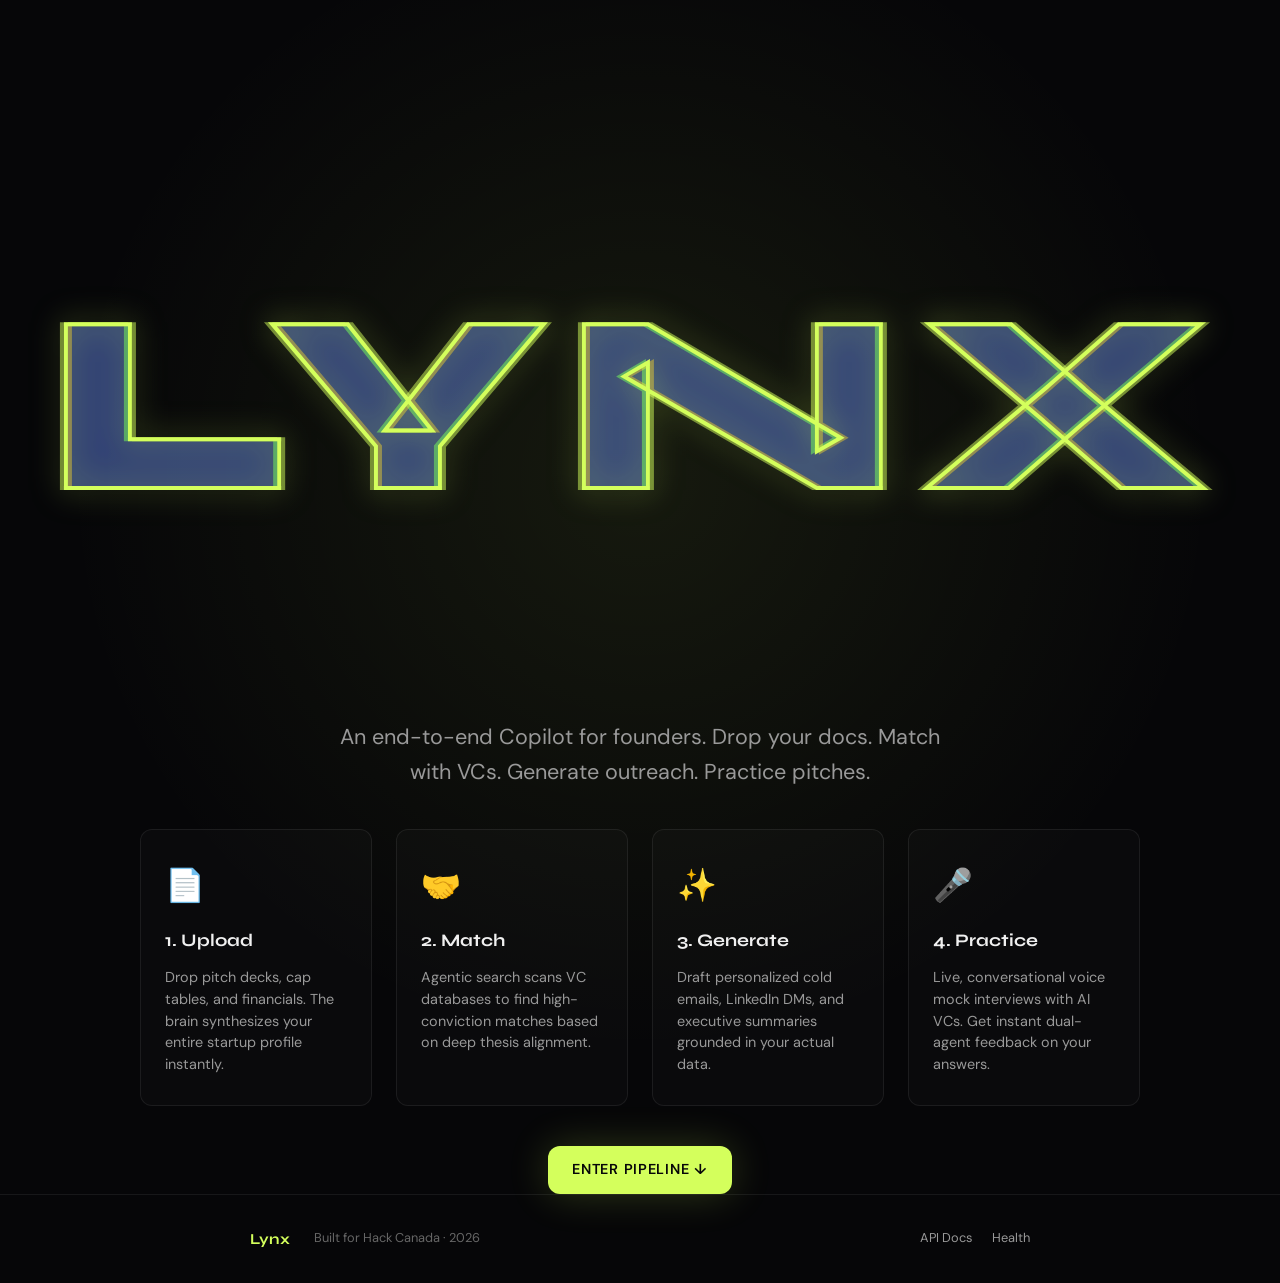
==== commit a7eef7eb: "feat: Implement the CO-PILOT procedural pipeline for startup analysis, VC matching, content generati" ====
--- a/frontend/index.html
+++ b/frontend/index.html
@@ -4,7 +4,7 @@
 <head>
   <meta charset="UTF-8" />
   <meta name="viewport" content="width=device-width, initial-scale=1.0" />
-  <title>Co-Pilot — AI Fundraising Pipeline</title>
+  <title>Lynx — AI Fundraising Pipeline</title>
   <meta name="description"
     content="Upload your startup docs, match with investors, generate personalized outreach, and practice your pitch — all AI-powered." />
   <link rel="preconnect" href="https://fonts.googleapis.com" />
@@ -17,305 +17,40 @@
 
 <body>
 
-  <!-- ── NAV ── -->
-  <nav class="nav" id="nav">
-    <a class="nav-logo" href="#">Co-Pilot</a>
-    <div class="nav-links">
-      <a href="#" class="pipe-step-link active" data-step="1">1 · Upload</a>
-      <a href="#" class="pipe-step-link" data-step="2">2 · Match</a>
-      <a href="#" class="pipe-step-link" data-step="3">3 · Generate</a>
-      <a href="#" class="pipe-step-link" data-step="4">4 · Practice</a>
-    </div>
-  </nav>
-
-  <!-- ── PIPELINE PROGRESS ── -->
-  <div class="pipeline-bar">
-    <div class="pipeline-track">
-      <div class="pipeline-fill" id="pipelineFill" style="width:25%"></div>
-    </div>
-    <div class="pipeline-steps">
-      <button class="pip-dot active" data-step="1"><span>1</span> Upload</button>
-      <button class="pip-dot" data-step="2"><span>2</span> Match</button>
-      <button class="pip-dot" data-step="3"><span>3</span> Generate</button>
-      <button class="pip-dot" data-step="4"><span>4</span> Practice</button>
-    </div>
-  </div>
-
-  <!-- ═══════════════════════════════════════════════════
-       STEP 1 — UPLOAD & SYNTHESIZE
-  ═══════════════════════════════════════════════════ -->
-  <section class="pipe-step" id="step1" data-step="1">
-    <div class="step-inner">
-      <div class="step-header">
-        <div class="step-number">01</div>
-        <div>
-          <h2 class="step-title">Upload your startup files</h2>
-          <p class="step-subtitle">Research papers, pitch decks, financials, code — anything. The AI reads everything
-            and builds your startup profile.</p>
-        </div>
+  <!-- ── HERO STATIC ── -->
+  <section id="heroStatic" class="hero-static">
+    <div class="hero-content">
+      <div class="hero-title-container">
+        <h1 class="hero-title" data-text="LYNX"><span class="outline">LYNX</span></h1>
       </div>
-
-      <!-- Drop zone -->
-      <div class="brain-dropzone" id="brainDropzone">
-        <div class="dropzone-icon">📄</div>
-        <p class="dropzone-text">Drag & drop files here, or <label for="brainFileInput"
-            class="dropzone-link">browse</label></p>
-        <p class="dropzone-hint">PDF, DOCX, PPTX, CSV, TXT, images, code files</p>
-        <input type="file" id="brainFileInput" multiple hidden
-          accept=".pdf,.doc,.docx,.ppt,.pptx,.csv,.json,.txt,.md,.png,.jpg,.jpeg,.webp,.py,.js,.ts,.cpp,.java,.go,.rs" />
-      </div>
-
-      <!-- File list -->
-      <div class="brain-files" id="brainFiles" hidden>
-        <div class="brain-files-header">
-          <h3>Uploaded Files</h3>
-          <span class="brain-file-count" id="brainFileCount">0 files</span>
-        </div>
-        <div class="brain-file-list" id="brainFileList"></div>
-      </div>
-
-      <!-- Synthesize -->
-      <div class="brain-actions" id="brainActions" hidden>
-        <button class="btn btn-primary" id="synthesizeBtn">
-          <span class="btn-text">🧠 Synthesize Startup Concept →</span>
-          <span class="btn-loader" hidden>Synthesizing…</span>
-        </button>
-        <span class="form-note">Reads all documents and creates a pitchable concept</span>
-      </div>
-
-      <!-- Synthesis result -->
-      <div class="brain-result" id="brainResult" hidden>
-        <div class="brain-result-header">
-          <span class="brain-result-icon">🧠</span>
-          <h3>Synthesized Startup Concept</h3>
-        </div>
-        <div class="brain-result-body">
-          <div class="brain-concept-name" id="brainConceptName"></div>
-          <div class="brain-concept-tagline" id="brainConceptTagline"></div>
-          <p class="brain-concept-pitch" id="brainConceptPitch"></p>
-          <div class="brain-concept-meta">
-            <span id="brainSector"></span>
-            <span id="brainStage"></span>
-            <span id="brainReadiness"></span>
+      <div class="hero-secondary">
+        <p class="hero-desc">An end-to-end Copilot for founders. Drop your docs. Match with VCs. Generate outreach. Practice pitches.</p>
+        
+        <!-- Services Summary Grid -->
+        <div class="services-summary">
+          <div class="service-card">
+            <div class="service-icon">📄</div>
+            <h3>1. Upload</h3>
+            <p>Drop pitch decks, cap tables, and financials. The brain synthesizes your entire startup profile instantly.</p>
+          </div>
+          <div class="service-card">
+            <div class="service-icon">🤝</div>
+            <h3>2. Match</h3>
+            <p>Agentic search scans VC databases to find high-conviction matches based on deep thesis alignment.</p>
+          </div>
+          <div class="service-card">
+            <div class="service-icon">✨</div>
+            <h3>3. Generate</h3>
+            <p>Draft personalized cold emails, LinkedIn DMs, and executive summaries grounded in your actual data.</p>
+          </div>
+          <div class="service-card">
+            <div class="service-icon">🎤</div>
+            <h3>4. Practice</h3>
+            <p>Live, conversational voice mock interviews with AI VCs. Get instant dual-agent feedback on your answers.</p>
           </div>
         </div>
-        <div class="step-advance">
-          <button class="btn btn-primary" id="toStep2Btn">Continue to Matching →</button>
-        </div>
-      </div>
-
-      <!-- Error -->
-      <div class="brain-error" id="brainError" hidden>
-        <p id="brainErrorText"></p>
-      </div>
-    </div>
-  </section>
-
-  <!-- ═══════════════════════════════════════════════════
-       STEP 2 — MATCH
-  ═══════════════════════════════════════════════════ -->
-  <section class="pipe-step" id="step2" data-step="2" hidden>
-    <div class="step-inner">
-      <div class="step-header">
-        <div class="step-number">02</div>
-        <div>
-          <h2 class="step-title">Find your best investor matches</h2>
-          <p class="step-subtitle">3 Backboard AI agents analyze your startup against every VC in the database and rank
-            them by fit.</p>
-        </div>
-        </nav>
-
-        <!-- Context from Brain -->
-        <div class="match-context" id="matchContext">
-          <div class="context-card-header">
-            <span class="context-icon">🧠</span>
-            <span class="context-label">Using your synthesized profile</span>
-          </div>
-          <p class="context-pitch" id="matchContextPitch"></p>
-        </div>
-
-        <!-- Match action -->
-        <div class="match-action">
-          <button class="btn btn-primary" id="matchBtn">
-            <span class="btn-text">🤖 Find my VCs →</span>
-            <span class="btn-loader" hidden>Running 3 AI agents… (30-60s)</span>
-          </button>
-          <span class="form-note">Multi-agent pipeline: Startup Analyst → VC Profiler → Match Reasoner</span>
-        </div>
-
-        <!-- Results -->
-        <div class="match-results" id="matchResults" hidden>
-          <div class="match-results-header">
-            <h3>Your Matches</h3>
-            <span class="results-mode" id="resultsMode"></span>
-          </div>
-          <div class="results-list" id="resultsList"></div>
-          <p class="match-select-hint">Select the VCs you want to generate outreach for ↓</p>
-          <div class="step-advance">
-            <button class="btn btn-primary" id="toStep3Btn" disabled>Generate Outreach for Selected →</button>
-          </div>
-        </div>
-
-        <!-- Error -->
-        <div class="match-error" id="matchError" hidden>
-          <p id="matchErrorText"></p>
-        </div>
-      </div>
-  </section>
-
-  <!-- ═══════════════════════════════════════════════════
-       STEP 3 — GENERATE
-  ═══════════════════════════════════════════════════ -->
-  <section class="pipe-step" id="step3" data-step="3" hidden>
-    <div class="step-inner">
-      <div class="step-header">
-        <div class="step-number">03</div>
-        <div>
-          <h2 class="step-title">Generate personalized outreach</h2>
-          <p class="step-subtitle">Choose what to create for each matched VC — cold emails, pitch scripts, LinkedIn DMs,
-            executive summaries.</p>
-        </div>
-      </div>
-
-      <!-- VC tabs -->
-      <div class="gen-vc-tabs" id="genVcTabs"></div>
-
-      <!-- Generation options -->
-      <div class="gen-options">
-        <button class="gen-opt active" data-type="email">✉️ Cold Email</button>
-        <button class="gen-opt" data-type="pitch">🎤 Pitch Script</button>
-        <button class="gen-opt" data-type="linkedin">💼 LinkedIn DM</button>
-        <button class="gen-opt" data-type="summary">📄 Exec Summary</button>
-      </div>
-
-      <div class="gen-action">
-        <button class="btn btn-primary" id="generateBtn">
-          <span class="btn-text">✨ Generate →</span>
-          <span class="btn-loader" hidden>Generating…</span>
-        </button>
-      </div>
-
-      <!-- Output -->
-      <div class="gen-output" id="genOutput" hidden>
-        <div class="gen-output-header">
-          <h3 id="genOutputTitle">Cold Email</h3>
-          <button class="gen-copy-btn" id="genCopyBtn" title="Copy to clipboard">📋 Copy</button>
-        </div>
-        <pre class="gen-output-body" id="genOutputBody"></pre>
-      </div>
-
-      <!-- History of generated items -->
-      <div class="gen-history" id="genHistory" hidden>
-        <h4>All Generated Content</h4>
-        <div class="gen-history-list" id="genHistoryList"></div>
-      </div>
-
-      <div class="step-advance" id="genAdvance" hidden>
-        <button class="btn btn-primary" id="toStep4Btn">Practice Mock Interview →</button>
-      </div>
-    </div>
-  </section>
-
-  <!-- ═══════════════════════════════════════════════════
-       STEP 4 — PRACTICE (Mock Interview)
-  ═══════════════════════════════════════════════════ -->
-  <section class="pipe-step" id="step4" data-step="4" hidden>
-    <div class="step-inner">
-      <div class="step-header">
-        <div class="step-number">04</div>
-        <div>
-          <h2 class="step-title">Practice your pitch</h2>
-          <p class="step-subtitle">Face an AI venture capitalist modelled on your matched VCs. Speak your answers. Get
-            dual-agent feedback.</p>
-        </div>
-      </div>
-
-      <!-- Interview Setup -->
-      <div class="interview-setup" id="interviewSetup">
-        <div class="interview-setup-inner">
-          <div class="interview-context-card" id="contextCard">
-            <div class="context-card-header">
-              <span class="context-icon">🧠</span>
-              <span class="context-label">Brain has your startup info</span>
-            </div>
-            <p class="context-pitch" id="contextPitch"></p>
-          </div>
-
-          <form class="interview-form" id="interviewSetupForm">
-            <div class="form-row">
-              <div class="form-group">
-                <label for="vcFundName">VC Fund Name</label>
-                <input type="text" id="vcFundName" placeholder="e.g. Sequoia Capital" />
-              </div>
-              <div class="form-group">
-                <label for="vcMandate">Investment Mandate</label>
-                <input type="text" id="vcMandate" placeholder="e.g. AI and Machine Learning" />
-              </div>
-            </div>
-            <div class="form-row">
-              <div class="form-group">
-                <label for="interviewStyle">Interview Style</label>
-                <select id="interviewStyle">
-                  <option value="casual">Casual</option>
-                  <option value="standard" selected>Standard</option>
-                  <option value="aggressive">Aggressive</option>
-                </select>
-                <span class="form-note" id="styleHint">Balanced, covers all key areas</span>
-              </div>
-            </div>
-            <div class="form-actions">
-              <button type="submit" class="btn btn-primary" id="startInterviewBtn">
-                <span class="btn-text">🎙 Start Interview →</span>
-                <span class="btn-loader" hidden>Starting…</span>
-              </button>
-              <span class="form-note">5 rounds · Audio enabled · Chrome/Edge recommended</span>
-            </div>
-          </form>
-        </div>
-      </div>
-
-      <!-- Live Interview -->
-      <div class="interview-live" id="interviewLive" hidden>
-        <div class="interview-live-header">
-          <div class="interview-vc-name" id="liveVcName"></div>
-          <span class="score-pill" id="roundPill">Round 1 / 5</span>
-          <div class="interview-live-actions">
-            <span class="last-score" id="lastScore">Last Score —</span>
-            <button class="btn btn-ghost btn-sm" id="endInterviewBtn">End Interview</button>
-          </div>
-        </div>
-        <div class="interview-question-box" id="questionBox">
-          <p class="interview-question" id="questionText"></p>
-        </div>
-        <canvas class="interview-waveform" id="waveformCanvas" width="680" height="80"></canvas>
-        <div class="interview-controls">
-          <button class="btn btn-primary" id="recordBtn">
-            <span class="btn-text">🎤 Record Answer</span>
-            <span class="btn-loader" hidden>Listening…</span>
-          </button>
-          <button class="btn btn-ghost" id="sendAnswerBtn" disabled>Send Answer →</button>
-        </div>
-        <div class="interview-transcript" id="transcriptBox" hidden>
-          <h4>Your Answer</h4>
-          <p id="transcriptText"></p>
-        </div>
-      </div>
-
-      <!-- Feedback -->
-      <div class="interview-feedback" id="interviewFeedback" hidden>
-        <h3 class="feedback-title">Dual-Agent Feedback</h3>
-        <div class="feedback-grid">
-          <div class="feedback-card feedback-card--pro">
-            <h4>✅ Strengths Agent</h4>
-            <div class="feedback-body" id="feedbackPro"></div>
-          </div>
-          <div class="feedback-card feedback-card--con">
-            <h4>⚠️ Improvement Agent</h4>
-            <div class="feedback-body" id="feedbackCon"></div>
-          </div>
-        </div>
-        <div class="feedback-transcript" id="feedbackTranscript"></div>
-        <button class="btn btn-primary" id="restartInterviewBtn">🔄 Practice Again</button>
+        
+        <a href="pipeline.html" class="btn btn-primary hero-btn" id="startStaticBtn">ENTER PIPELINE ↓</a>
       </div>
     </div>
   </section>
@@ -323,188 +58,7 @@
   <!-- ── FOOTER ── -->
   <footer class="footer">
     <div class="footer-inner">
-      <span class="footer-logo">Co-Pilot</span>
-      <span class="footer-copy">AI-powered fundraising intelligence</span>
-      <div class="footer-links">
-        <a href="#">Docs</a>
-        <a href="#">GitHub</a>
-      </div>
-    </div>
-  </footer>
-
-  <div class="feature-card">
-    <div class="feature-tag">Outreach</div>
-    <h3>AI-Written Cold Emails</h3>
-    <p>Personalized emails referencing each VC's specific thesis and portfolio — in your chosen tone.</p>
-  </div>
-
-  <div class="feature-card">
-    <div class="feature-tag">Content</div>
-    <h3>Pitch & Summary Generator</h3>
-    <p>One-click elevator pitches and executive summaries formatted for investor decks.</p>
-  </div>
-
-  <div class="feature-card">
-    <div class="feature-tag">Simulator</div>
-    <h3>Adversarial Pitch Practice</h3>
-    <p>Face an AI VC that asks the hard questions — aggressive, sceptical, and spoken aloud via ElevenLabs
-      text-to-speech.</p>
-  </div>
-
-  <div class="feature-card">
-    <div class="feature-tag">Intelligence</div>
-    <h3>Live VC Database</h3>
-    <p>Continuously scraped VC profiles with sector filters, stage filters, and geographic preferences.</p>
-  </div>
-  </div>
-  </section>
-
-  <!-- ── DEMO / FORM ── -->
-  <section class="section demo-section" id="demo">
-    <div class="section-label">Try it now</div>
-    <h2 class="section-heading">Run a match<br />in seconds.</h2>
-
-    <div class="demo-wrap">
-      <form class="demo-form" id="demoForm">
-        <div class="form-row">
-          <div class="form-group">
-            <label for="startupName">Startup name</label>
-            <input type="text" id="startupName" placeholder="e.g. NeuralMed" />
-          </div>
-          <div class="form-group">
-            <label for="sector">Sector</label>
-            <select id="sector">
-              <option value="AI">AI</option>
-              <option value="healthtech">Healthtech</option>
-              <option value="fintech">Fintech</option>
-              <option value="cleantech">Cleantech</option>
-              <option value="deeptech">Deep Tech</option>
-              <option value="edtech">EdTech</option>
-              <option value="SaaS">SaaS</option>
-            </select>
-          </div>
-        </div>
-        <div class="form-row">
-          <div class="form-group">
-            <label for="stage">Stage</label>
-            <select id="stage">
-              <option value="pre-seed">Pre-seed</option>
-              <option value="seed" selected>Seed</option>
-              <option value="series-a">Series A</option>
-            </select>
-          </div>
-          <div class="form-group">
-            <label for="fundingAsk">Funding ask ($)</label>
-            <input type="number" id="fundingAsk" placeholder="e.g. 500000" />
-          </div>
-        </div>
-        <div class="form-group">
-          <label for="description">What does your startup do?</label>
-          <textarea id="description" rows="3"
-            placeholder="One clear sentence about the problem you solve and how..."></textarea>
-        </div>
-        <div class="form-group">
-          <label for="location">Location</label>
-          <input type="text" id="location" placeholder="e.g. Toronto, Ontario" />
-        </div>
-
-        <div class="form-actions">
-          <button type="submit" class="btn btn-primary" id="matchBtn">
-            <span class="btn-text">Find my VCs →</span>
-            <span class="btn-loader" hidden>Matching…</span>
-          </button>
-          <span class="form-note">Results powered by your local API on port 8000</span>
-        </div>
-      </form>
-
-      <div class="demo-results" id="demoResults" hidden>
-        <div class="results-header">
-          <h3>Top matches</h3>
-          <span id="resultsMode" class="badge"></span>
-        </div>
-        <div class="results-list" id="resultsList"></div>
-      </div>
-
-      <div class="demo-error" id="demoError" hidden>
-        <p>⚠ Could not reach the API. Make sure the backend is running on <code>localhost:8000</code>.</p>
-        <p class="error-detail" id="errorDetail"></p>
-      </div>
-    </div>
-  </section>
-
-  <!-- ── PITCH GENERATOR ── -->
-  <section class="section pitch-section" id="pitch">
-    <div class="section-label">Pitch Generator</div>
-    <h2 class="section-heading">60-second elevator pitch,<br />written by AI.</h2>
-
-    <div class="pitch-wrap">
-      <form class="pitch-form" id="pitchForm">
-        <div class="form-row">
-          <div class="form-group">
-            <label for="pitchName">Startup name</label>
-            <input type="text" id="pitchName" placeholder="e.g. NeuralMed" />
-          </div>
-          <div class="form-group">
-            <label for="pitchSector">Sector</label>
-            <select id="pitchSector">
-              <option value="AI">AI</option>
-              <option value="healthtech">Healthtech</option>
-              <option value="fintech">Fintech</option>
-              <option value="cleantech">Cleantech</option>
-              <option value="deeptech">Deep Tech</option>
-              <option value="edtech">EdTech</option>
-              <option value="SaaS">SaaS</option>
-            </select>
-          </div>
-        </div>
-        <div class="form-group">
-          <label for="pitchDescription">What does your startup do?</label>
-          <textarea id="pitchDescription" rows="3"
-            placeholder="Describe your product, the problem you solve, and your key differentiator..."></textarea>
-        </div>
-        <div class="form-row">
-          <div class="form-group">
-            <label for="pitchTechStack">Tech stack <span class="label-opt">(optional)</span></label>
-            <input type="text" id="pitchTechStack" placeholder="e.g. Python, PyTorch, AWS" />
-          </div>
-          <div class="form-group">
-            <label for="pitchMarket">Target market <span class="label-opt">(optional)</span></label>
-            <input type="text" id="pitchMarket" placeholder="e.g. Canadian hospitals" />
-          </div>
-        </div>
-        <div class="form-group">
-          <label for="pitchFunding">Funding ask <span class="label-opt">(optional)</span></label>
-          <input type="text" id="pitchFunding" placeholder="e.g. $500,000 seed round" />
-        </div>
-
-        <div class="form-actions">
-          <button type="submit" class="btn btn-primary" id="pitchBtn">
-            <span class="btn-text">Generate pitch →</span>
-            <span class="btn-loader" hidden>Generating…</span>
-          </button>
-          <span class="form-note">Powered by Gemini AI</span>
-        </div>
-      </form>
-
-      <div class="pitch-output" id="pitchOutput" hidden>
-        <div class="pitch-output-header">
-          <span class="pitch-output-label">Your elevator pitch</span>
-          <button class="pitch-copy-btn" id="pitchCopyBtn" title="Copy to clipboard">Copy</button>
-        </div>
-        <p class="pitch-text" id="pitchText"></p>
-      </div>
-
-      <div class="demo-error" id="pitchError" hidden>
-        <p>⚠ Could not reach the API. Make sure the backend is running on <code>localhost:8000</code>.</p>
-        <p class="error-detail" id="pitchErrorDetail"></p>
-      </div>
-    </div>
-  </section>
-
-  <!-- ── FOOTER ── -->
-  <footer class="footer">
-    <div class="footer-inner">
-      <span class="footer-logo">Co-Pilot</span>
+      <span class="footer-logo">Lynx</span>
       <span class="footer-copy">Built for Hack Canada · 2026</span>
       <div class="footer-links">
         <a href="http://localhost:8000/docs" target="_blank">API Docs</a>
@@ -513,7 +67,6 @@
     </div>
   </footer>
 
-  <script src="app.js"></script>
 </body>
 
-</html>+</html>
--- a/frontend/style.css
+++ b/frontend/style.css
@@ -195,6 +195,216 @@
     cursor: not-allowed;
 }
 
+/* ── Hero Static (Redesign) ───────────────────────── */
+.hero-static {
+    position: relative;
+    width: 100vw;
+    min-height: 100vh;
+    display: flex;
+    align-items: center;
+    justify-content: center;
+    padding: 0 40px;
+    background: radial-gradient(circle at 50% 40%, rgba(212, 255, 92, 0.08) 0%, transparent 60%), var(--bg);
+}
+
+.hero-content {
+    max-width: 1000px;
+    width: 100%;
+    text-align: center;
+    display: flex;
+    flex-direction: column;
+    align-items: center;
+    gap: 32px;
+}
+
+.hero-secondary {
+    display: flex;
+    flex-direction: column;
+    align-items: center;
+    width: 100%;
+    margin-top: 80vh; /* Pushes the cards and subtitle FAR BELOW the enormous centered title */
+    z-index: 5;
+    position: relative;
+}
+
+/* ── Absolute Centered Title with Extreme Effects ── */
+.hero-title-container {
+    position: absolute;
+    top: 45vh; /* Locked to viewport height to remain dead-center */
+    left: 50%;
+    transform: translate(-50%, -50%);
+    width: 100vw;
+    text-align: center;
+    z-index: 10;
+    pointer-events: none; /* Let clicks pass through if needed */
+}
+
+.hero-title {
+    font-family: var(--font-display);
+    font-size: clamp(6rem, 20vw, 16rem); /* Massive scaling */
+    font-weight: 800;
+    line-height: 1;
+    color: transparent;
+    text-transform: uppercase;
+    letter-spacing: 0.08em;
+    animation: dropInGlitch 1.2s cubic-bezier(0.16, 1, 0.3, 1) both;
+    position: relative;
+    display: inline-block;
+}
+
+/* The neon outline layer */
+.hero-title .outline {
+    position: relative;
+    z-index: 2;
+    color: transparent;
+    -webkit-text-stroke: 4px var(--accent);
+    filter: drop-shadow(0 0 15px rgba(212, 255, 92, 0.6));
+    animation: neonPulseExtreme 2.5s ease-in-out infinite alternate;
+}
+
+/* Background glitch layers using pseudo-elements */
+.hero-title::before,
+.hero-title::after {
+    content: attr(data-text);
+    position: absolute;
+    top: 0;
+    left: 0;
+    width: 100%;
+    height: 100%;
+    z-index: 1;
+    -webkit-text-stroke: 4px var(--accent);
+    opacity: 0.5;
+}
+
+.hero-title::before {
+    left: -4px;
+    text-shadow: 4px 0 rgba(255, 0, 255, 0.5);
+    animation: glitchAnim 3s infinite linear alternate-reverse;
+}
+
+.hero-title::after {
+    left: 4px;
+    text-shadow: -4px 0 rgba(0, 255, 255, 0.5);
+    animation: glitchAnim2 2.5s infinite linear alternate-reverse;
+}
+
+@keyframes glitchAnim {
+    0% { clip-path: inset(20% 0 80% 0); transform: translate(-2px, 2px); }
+    10% { clip-path: inset(50% 0 30% 0); transform: translate(2px, -2px); }
+    20% { clip-path: inset(10% 0 60% 0); transform: translate(-2px, 0); }
+    30% { clip-path: inset(80% 0 5% 0); transform: translate(2px, 2px); }
+    40% { clip-path: inset(0 0 100% 0); transform: translate(0, 0); }
+    100% { clip-path: inset(0 0 100% 0); transform: translate(0, 0); }
+}
+
+@keyframes glitchAnim2 {
+    0% { clip-path: inset(10% 0 60% 0); transform: translate(2px, -2px); }
+    15% { clip-path: inset(80% 0 5% 0); transform: translate(-2px, 2px); }
+    25% { clip-path: inset(40% 0 40% 0); transform: translate(2px, 0); }
+    35% { clip-path: inset(0 0 100% 0); transform: translate(0, 0); }
+    100% { clip-path: inset(0 0 100% 0); transform: translate(0, 0); }
+}
+
+@keyframes neonPulseExtreme {
+    0%, 19%, 21%, 23%, 25%, 54%, 56%, 100% {
+        filter: drop-shadow(0 0 10px rgba(212, 255, 92, 0.4)) drop-shadow(0 0 20px rgba(212, 255, 92, 0.2));
+        -webkit-text-stroke: 4px var(--accent);
+    }
+    20%, 24%, 55% {
+        filter: none;
+        -webkit-text-stroke: 2px rgba(212, 255, 92, 0.2);
+    }
+    50% {
+        filter: drop-shadow(0 0 30px rgba(212, 255, 92, 1)) drop-shadow(0 0 60px rgba(212, 255, 92, 0.6));
+    }
+}
+
+@keyframes dropInGlitch {
+    0% { opacity: 0; transform: translateY(-100px) scale(0.8) skew(10deg); filter: blur(10px); }
+    70% { opacity: 1; transform: translateY(10px) scale(1.05) skew(-5deg); filter: blur(0); }
+    100% { opacity: 1; transform: translateY(0) scale(1) skew(0); }
+}
+
+@keyframes dropIn {
+    0% { opacity: 0; transform: translateY(-40px) scale(0.95); }
+    100% { opacity: 1; transform: translateY(0) scale(1); }
+}
+
+@keyframes fadeInUp {
+    0% { opacity: 0; transform: translateY(30px); }
+    100% { opacity: 1; transform: translateY(0); }
+}
+
+.hero-desc {
+    font-size: 1.35rem;
+    color: var(--text-muted);
+    max-width: 600px;
+    animation: fadeInUp 0.8s cubic-bezier(0.16, 1, 0.3, 1) 0.2s both;
+}
+
+.hero-btn {
+    font-family: var(--font-display);
+    font-size: 1.1rem;
+    font-weight: 700;
+    padding: 18px 40px;
+    border-radius: 100px;
+    text-transform: uppercase;
+    letter-spacing: 0.05em;
+    margin-top: 20px;
+    box-shadow: 0 0 40px rgba(212, 255, 92, 0.2);
+    transition: transform 0.2s, box-shadow 0.2s;
+    animation: fadeInUp 0.8s cubic-bezier(0.16, 1, 0.3, 1) 0.6s both;
+}
+
+.hero-btn:hover {
+    transform: translateY(-2px);
+    box-shadow: 0 0 60px rgba(212, 255, 92, 0.3);
+}
+
+/* ── Services Summary Grid ── */
+.services-summary {
+    display: grid;
+    grid-template-columns: repeat(auto-fit, minmax(220px, 1fr));
+    gap: 24px;
+    width: 100%;
+    margin-top: 40px;
+    margin-bottom: 20px;
+    animation: fadeInUp 0.8s cubic-bezier(0.16, 1, 0.3, 1) 0.4s both;
+}
+
+.service-card {
+    background: rgba(255, 255, 255, 0.02);
+    border: 1px solid var(--border);
+    border-radius: var(--radius);
+    padding: 30px 24px;
+    text-align: left;
+    backdrop-filter: blur(10px);
+    transition: transform 0.2s, border-color 0.2s;
+}
+
+.service-card:hover {
+    transform: translateY(-4px);
+    border-color: rgba(212, 255, 92, 0.3);
+}
+
+.service-icon {
+    font-size: 2rem;
+    margin-bottom: 16px;
+}
+
+.service-card h3 {
+    font-family: var(--font-display);
+    font-size: 1.1rem;
+    color: var(--text);
+    margin-bottom: 12px;
+}
+
+.service-card p {
+    font-size: 0.9rem;
+    color: var(--text-muted);
+    line-height: 1.5;
+}
+
 /* ── Step sections ───────────────────────────────── */
 .pipe-step {
     padding: 130px 40px 80px;
@@ -841,6 +1051,73 @@
     font-weight: 600;
 }
 
+/* ── RAG Depth Slider ─────────────────────────── */
+.gen-depth {
+    background: var(--surface);
+    border: 1px solid var(--border);
+    border-radius: var(--radius);
+    padding: 16px 20px;
+    margin-bottom: 20px;
+}
+
+.gen-depth-header {
+    display: flex;
+    justify-content: space-between;
+    align-items: center;
+    margin-bottom: 12px;
+}
+
+.gen-depth-header label {
+    font-size: 0.85rem;
+    font-weight: 600;
+    color: var(--text-subtle);
+    display: flex;
+    align-items: center;
+    gap: 6px;
+}
+
+.depth-tooltip {
+    cursor: help;
+    font-size: 0.8rem;
+    color: var(--text-muted);
+}
+
+.depth-value {
+    font-size: 0.85rem;
+    color: var(--accent);
+    font-weight: 700;
+}
+
+.depth-slider {
+    width: 100%;
+    -webkit-appearance: none;
+    appearance: none;
+    height: 4px;
+    background: var(--border);
+    border-radius: 4px;
+    outline: none;
+    margin-bottom: 8px;
+}
+
+.depth-slider::-webkit-slider-thumb {
+    -webkit-appearance: none;
+    appearance: none;
+    width: 16px;
+    height: 16px;
+    border-radius: 50%;
+    background: var(--accent);
+    cursor: pointer;
+    box-shadow: 0 0 10px rgba(212, 255, 92, 0.3);
+}
+
+.depth-labels {
+    display: flex;
+    justify-content: space-between;
+    font-size: 0.75rem;
+    color: var(--text-muted);
+}
+
+/* ── Generation Options ───────────────────────── */
 .gen-options {
     display: flex;
     gap: 8px;
@@ -870,6 +1147,39 @@
 .gen-opt:hover:not(.active) {
     border-color: var(--text-subtle);
     color: var(--text);
+}
+
+/* ── Custom Box ─────────────────────────────── */
+.gen-custom-box {
+    margin-bottom: 20px;
+    animation: fadeUp 0.3s ease;
+}
+
+.custom-prompt-label {
+    display: block;
+    font-size: 0.85rem;
+    font-weight: 600;
+    color: var(--text-muted);
+    margin-bottom: 8px;
+}
+
+.custom-prompt-input {
+    width: 100%;
+    background: var(--surface);
+    border: 1px solid var(--border);
+    color: var(--text);
+    border-radius: var(--radius);
+    padding: 12px 16px;
+    font-size: 0.9rem;
+    font-family: var(--font-body);
+    resize: vertical;
+    min-height: 80px;
+    transition: border-color .2s;
+}
+
+.custom-prompt-input:focus {
+    outline: none;
+    border-color: var(--accent);
 }
 
 .gen-action {
@@ -1095,70 +1405,610 @@
     line-height: 1.6;
 }
 
-/* Feedback */
-.interview-feedback[hidden] {
+/* ── Match loading bar ───────────────────────────── */
+.match-loading {
+    margin: 24px 0;
+    padding: 20px 24px;
+    background: var(--surface);
+    border: 1px solid var(--border);
+    border-radius: var(--radius);
+}
+
+.match-loading[hidden] {
     display: none !important;
 }
 
-.feedback-title {
+.match-loading-bar {
+    width: 100%;
+    height: 6px;
+    background: rgba(255, 255, 255, .06);
+    border-radius: 6px;
+    overflow: hidden;
+    margin-bottom: 12px;
+}
+
+.match-loading-fill {
+    height: 100%;
+    width: 0%;
+    background: linear-gradient(90deg, var(--accent), #5cff7e);
+    border-radius: 6px;
+    transition: width .6s ease;
+}
+
+.match-loading-status {
+    font-size: 0.85rem;
+    color: var(--accent);
+    animation: pulse-text 1.2s ease-in-out infinite;
+}
+
+/* ── Live interview chat ──────────────────────────── */
+.interview-chat {
+    max-height: 400px;
+    overflow-y: auto;
+    display: flex;
+    flex-direction: column;
+    gap: 12px;
+    padding: 16px 0;
+    margin-bottom: 16px;
+}
+
+.chat-bubble {
+    max-width: 85%;
+    padding: 14px 18px;
+    border-radius: 16px;
+    font-size: 0.9rem;
+    line-height: 1.6;
+    animation: fadeUp .3s ease;
+}
+
+.chat-bubble--vc {
+    align-self: flex-start;
+    background: var(--surface);
+    border: 1px solid var(--border);
+    border-bottom-left-radius: 4px;
+}
+
+.chat-bubble--user {
+    align-self: flex-end;
+    background: rgba(212, 255, 92, .08);
+    border: 1px solid rgba(212, 255, 92, .2);
+    border-bottom-right-radius: 4px;
+}
+
+.bubble-header {
+    display: flex;
+    align-items: center;
+    gap: 8px;
+    margin-bottom: 6px;
+}
+
+.bubble-label {
+    font-size: 0.75rem;
+    font-weight: 600;
+    color: var(--text-subtle);
+    text-transform: uppercase;
+    letter-spacing: .04em;
+}
+
+.bubble-score {
+    font-size: 0.7rem;
+    font-weight: 600;
+    padding: 2px 8px;
+    border-radius: 100px;
+}
+
+.bubble-score--good { background: rgba(92,255,126,.12); color: #5cff7e; }
+.bubble-score--ok   { background: rgba(255,215,92,.12); color: #ffd75c; }
+.bubble-score--bad  { background: rgba(255,92,92,.12);  color: #ff5c5c; }
+
+.bubble-text {
+    color: var(--text-muted);
+}
+
+/* ═══════════════════════════════════════════════════════
+   INTERVIEW PAGE (interview.html) — Full Styles
+═══════════════════════════════════════════════════════ */
+.interview-page {
+    max-width: 840px;
+    margin: 0 auto;
+    padding: 100px 24px 60px;
+}
+
+.interview-page .section-label {
+    font-size: 0.72rem;
+    text-transform: uppercase;
+    letter-spacing: .12em;
+    color: var(--accent);
+    font-weight: 600;
+    margin-bottom: 8px;
+}
+
+.interview-title {
     font-family: var(--font-display);
-    font-size: 1.3rem;
+    font-weight: 800;
+    font-size: clamp(1.6rem, 3vw, 2.2rem);
+    margin-bottom: 8px;
+    background: linear-gradient(135deg, var(--text), var(--accent));
+    -webkit-background-clip: text;
+    -webkit-text-fill-color: transparent;
+    background-clip: text;
+}
+
+.interview-subtitle {
+    font-size: 0.95rem;
+    color: var(--text-muted);
+    margin-bottom: 32px;
+    line-height: 1.5;
+}
+
+/* ── Setup Phase ──────────────────────────── */
+.interview-setup-inner {
+    animation: fadeUp .5s ease;
+}
+
+.interview-form {
+    display: flex;
+    flex-direction: column;
+    gap: 16px;
+}
+
+.interview-form .form-row {
+    display: grid;
+    grid-template-columns: 1fr 1fr;
+    gap: 16px;
+}
+
+.interview-form .form-group label {
+    display: block;
+    font-size: 0.78rem;
+    font-weight: 600;
+    color: var(--text-subtle);
+    text-transform: uppercase;
+    letter-spacing: .04em;
+    margin-bottom: 6px;
+}
+
+.interview-form .form-group input,
+.interview-form .form-group select,
+.interview-form .form-group textarea {
+    width: 100%;
+    background: var(--surface);
+    border: 1px solid var(--border);
+    color: var(--text);
+    border-radius: var(--radius);
+    padding: 10px 14px;
+    font-size: 0.9rem;
+    font-family: var(--font-body);
+    transition: border-color .2s;
+}
+
+.interview-form .form-group input:focus,
+.interview-form .form-group select:focus,
+.interview-form .form-group textarea:focus {
+    outline: none;
+    border-color: var(--accent);
+}
+
+.style-hint {
+    font-size: 0.8rem;
+    color: var(--text-subtle);
+    font-style: italic;
+    padding: 10px 0;
+}
+
+.form-actions {
+    display: flex;
+    align-items: center;
+    gap: 16px;
+    margin-top: 8px;
+}
+
+.form-note {
+    font-size: 0.75rem;
+    color: var(--text-subtle);
+}
+
+/* ── Live Interview Phase ─────────────────── */
+.interview-live-inner {
+    animation: fadeUp .4s ease;
+}
+
+.interview-header {
+    display: flex;
+    align-items: center;
+    justify-content: space-between;
+    padding: 14px 20px;
+    background: var(--surface);
+    border: 1px solid var(--border);
+    border-radius: var(--radius);
     margin-bottom: 20px;
-}
-
+    flex-wrap: wrap;
+    gap: 12px;
+}
+
+.interview-header-left {
+    display: flex;
+    align-items: center;
+    gap: 12px;
+}
+
+.interview-vc-name {
+    font-family: var(--font-display);
+    font-weight: 700;
+    font-size: 1.05rem;
+}
+
+.interview-round-badge {
+    font-size: 0.72rem;
+    font-weight: 600;
+    padding: 3px 10px;
+    border-radius: 100px;
+    background: rgba(212, 255, 92, .08);
+    color: var(--accent);
+    border: 1px solid rgba(212, 255, 92, .15);
+}
+
+.interview-header-right {
+    display: flex;
+    align-items: center;
+    gap: 12px;
+}
+
+.interview-score-pill {
+    display: flex;
+    align-items: center;
+    gap: 6px;
+    font-size: 0.78rem;
+}
+
+.score-label {
+    color: var(--text-subtle);
+    font-weight: 500;
+}
+
+.score-value {
+    font-weight: 700;
+    font-size: 0.85rem;
+}
+
+.score-value--good { color: #5cff7e; }
+.score-value--ok   { color: #ffd75c; }
+.score-value--bad  { color: #ff5c5c; }
+
+/* ── Transcript scroll area ─────────────── */
+.interview-transcript {
+    background: var(--surface);
+    border: 1px solid var(--border);
+    border-radius: var(--radius);
+    padding: 20px;
+    margin-bottom: 16px;
+    max-height: 420px;
+    overflow-y: auto;
+    display: flex;
+    flex-direction: column;
+    gap: 14px;
+}
+
+/* ── Controls area ──────────────────────── */
+.interview-controls {
+    display: flex;
+    flex-direction: column;
+    align-items: center;
+    gap: 12px;
+    margin-bottom: 16px;
+}
+
+.interview-status {
+    font-size: 0.85rem;
+    color: var(--text-muted);
+    text-align: center;
+    padding: 8px 0;
+}
+
+/* ── Microphone ─────────────────────────── */
+.mic-area {
+    display: flex;
+    flex-direction: column;
+    align-items: center;
+    gap: 10px;
+}
+
+.mic-btn {
+    width: 64px;
+    height: 64px;
+    border-radius: 50%;
+    background: var(--surface);
+    border: 2px solid var(--border);
+    color: var(--text);
+    display: flex;
+    align-items: center;
+    justify-content: center;
+    cursor: pointer;
+    transition: all .25s ease;
+}
+
+.mic-btn:hover {
+    border-color: var(--accent);
+    color: var(--accent);
+    box-shadow: 0 0 20px rgba(212, 255, 92, .15);
+}
+
+.mic-btn--recording {
+    border-color: #ff5c5c;
+    color: #ff5c5c;
+    animation: mic-pulse 1.2s ease-in-out infinite;
+    box-shadow: 0 0 30px rgba(255, 92, 92, .25);
+}
+
+@keyframes mic-pulse {
+    0%, 100% { transform: scale(1); }
+    50%      { transform: scale(1.08); }
+}
+
+.mic-hint {
+    font-size: 0.8rem;
+    color: var(--text-subtle);
+    text-align: center;
+}
+
+/* ── Waveform canvas ────────────────────── */
+.waveform {
+    width: 100%;
+    max-width: 500px;
+    height: 60px;
+    border-radius: var(--radius);
+    background: #0a0a0a;
+}
+
+/* ── Live transcript preview ────────────── */
+.live-transcript {
+    width: 100%;
+    max-width: 600px;
+    padding: 12px 16px;
+    background: var(--surface);
+    border: 1px solid rgba(212, 255, 92, .15);
+    border-radius: var(--radius);
+    text-align: center;
+}
+
+.live-label {
+    font-size: 0.72rem;
+    text-transform: uppercase;
+    letter-spacing: .06em;
+    color: var(--accent);
+    font-weight: 600;
+    margin-right: 8px;
+}
+
+.live-text {
+    font-size: 0.9rem;
+    color: var(--text-muted);
+    font-style: italic;
+}
+
+/* ═══════════════════════════════════════════════════════
+   INTERVIEW FEEDBACK PHASE
+═══════════════════════════════════════════════════════ */
+.interview-feedback .interview-feedback-inner {
+    animation: fadeUp .5s ease;
+}
+
+.feedback-stats {
+    display: flex;
+    align-items: center;
+    justify-content: center;
+    gap: 0;
+    padding: 24px;
+    background: var(--surface);
+    border: 1px solid var(--border);
+    border-radius: var(--radius);
+    margin-bottom: 28px;
+}
+
+.feedback-stat {
+    text-align: center;
+    padding: 0 32px;
+}
+
+.feedback-stat-num {
+    display: block;
+    font-family: var(--font-display);
+    font-weight: 800;
+    font-size: 1.8rem;
+    color: var(--accent);
+    margin-bottom: 4px;
+}
+
+.feedback-stat-label {
+    font-size: 0.72rem;
+    text-transform: uppercase;
+    letter-spacing: .08em;
+    color: var(--text-subtle);
+    font-weight: 500;
+}
+
+.feedback-stat-div {
+    width: 1px;
+    height: 40px;
+    background: var(--border);
+}
+
+/* ── Feedback cards (pros / cons) ───────── */
 .feedback-grid {
     display: grid;
     grid-template-columns: 1fr 1fr;
     gap: 16px;
+    margin-bottom: 28px;
+}
+
+.feedback-card {
+    background: var(--surface);
+    border-radius: var(--radius);
+    padding: 0;
+    border: 1px solid var(--border);
+    overflow: hidden;
+}
+
+.feedback-card--pros {
+    border-color: rgba(92, 255, 126, .25);
+}
+
+.feedback-card--cons {
+    border-color: rgba(255, 160, 92, .25);
+}
+
+.feedback-card-header {
+    display: flex;
+    align-items: center;
+    gap: 10px;
+    padding: 16px 20px;
+    border-bottom: 1px solid var(--border);
+}
+
+.feedback-card--pros .feedback-card-header {
+    background: rgba(92, 255, 126, .04);
+}
+
+.feedback-card--cons .feedback-card-header {
+    background: rgba(255, 160, 92, .04);
+}
+
+.feedback-icon {
+    font-size: 1.2rem;
+}
+
+.feedback-card-header h3 {
+    font-family: var(--font-display);
+    font-size: 1rem;
+    font-weight: 700;
+    margin: 0;
+}
+
+.feedback-agent-tag {
+    margin-left: auto;
+    font-size: 0.65rem;
+    text-transform: uppercase;
+    letter-spacing: .06em;
+    color: var(--text-subtle);
+    padding: 2px 8px;
+    border: 1px solid var(--border);
+    border-radius: 100px;
+}
+
+.feedback-card-body {
+    padding: 16px 20px;
+}
+
+.feedback-list {
+    list-style: none;
+    padding: 0;
+    margin: 0 0 16px;
+    display: flex;
+    flex-direction: column;
+    gap: 8px;
+}
+
+.feedback-list li {
+    font-size: 0.85rem;
+    color: var(--text-muted);
+    line-height: 1.5;
+    padding-left: 16px;
+    position: relative;
+}
+
+.feedback-list li::before {
+    content: "•";
+    position: absolute;
+    left: 0;
+    color: var(--accent);
+    font-weight: 700;
+}
+
+.feedback-highlight {
+    padding: 10px 14px;
+    background: rgba(212, 255, 92, .04);
+    border-radius: 8px;
+    border: 1px solid rgba(212, 255, 92, .1);
+    font-size: 0.85rem;
+    color: var(--text-muted);
+    line-height: 1.5;
+    margin-bottom: 12px;
+}
+
+.feedback-overall {
+    font-size: 0.85rem;
+    color: var(--text-muted);
+    line-height: 1.6;
+    font-style: italic;
+}
+
+.feedback-loading {
+    font-size: 0.85rem;
+    color: var(--text-subtle);
+    animation: pulse-text 1.5s ease infinite;
+}
+
+.feedback-error {
+    font-size: 0.85rem;
+    color: #ff5c5c;
+}
+
+/* ── Feedback transcript ────────────────── */
+.feedback-transcript-section {
     margin-bottom: 24px;
 }
 
-.feedback-card {
-    background: var(--surface);
-    border-radius: var(--radius);
-    padding: 20px;
-    border: 1px solid var(--border);
-}
-
-.feedback-card h4 {
+.feedback-transcript-title {
     font-family: var(--font-display);
-    font-size: 0.95rem;
+    font-size: 1rem;
+    font-weight: 700;
     margin-bottom: 12px;
 }
 
-.feedback-card--pro {
-    border-color: rgba(92, 255, 126, .2);
-}
-
-.feedback-card--con {
-    border-color: rgba(255, 215, 92, .2);
-}
-
-.feedback-body {
-    font-size: 0.88rem;
-    color: var(--text-muted);
-    line-height: 1.7;
-}
-
 .feedback-transcript {
-    margin-bottom: 20px;
-}
-
-.feedback-transcript h4 {
-    font-family: var(--font-display);
-    font-size: 0.9rem;
-    margin-bottom: 10px;
-}
-
-.tx-turn {
-    padding: 8px 0;
+    background: var(--surface);
+    border: 1px solid var(--border);
+    border-radius: var(--radius);
+    padding: 16px 20px;
+    max-height: 350px;
+    overflow-y: auto;
+}
+
+.fb-entry {
+    padding: 10px 0;
     font-size: 0.85rem;
     color: var(--text-muted);
+    line-height: 1.5;
     border-bottom: 1px solid var(--border);
 }
 
-.tx-turn:last-child {
+.fb-entry:last-child {
     border: none;
+}
+
+.fb-entry--vc {
+    color: var(--text-muted);
+}
+
+.fb-entry--user {
+    color: var(--text);
+}
+
+.fb-score {
+    font-size: 0.72rem;
+    font-weight: 600;
+    padding: 2px 8px;
+    border-radius: 100px;
+    background: rgba(212, 255, 92, .1);
+    color: var(--accent);
+    margin-left: 6px;
+}
+
+/* ── Feedback actions ───────────────────── */
+.feedback-actions {
+    display: flex;
+    gap: 12px;
+    margin-top: 8px;
 }
 
 /* ── Footer ──────────────────────────────────────── */
@@ -1212,6 +2062,11 @@
     }
 }
 
+@keyframes pulse-text {
+    0%, 100% { opacity: 1; }
+    50%      { opacity: 0.5; }
+}
+
 /* ── Responsive ──────────────────────────────────── */
 @media (max-width: 900px) {
     .form-row {
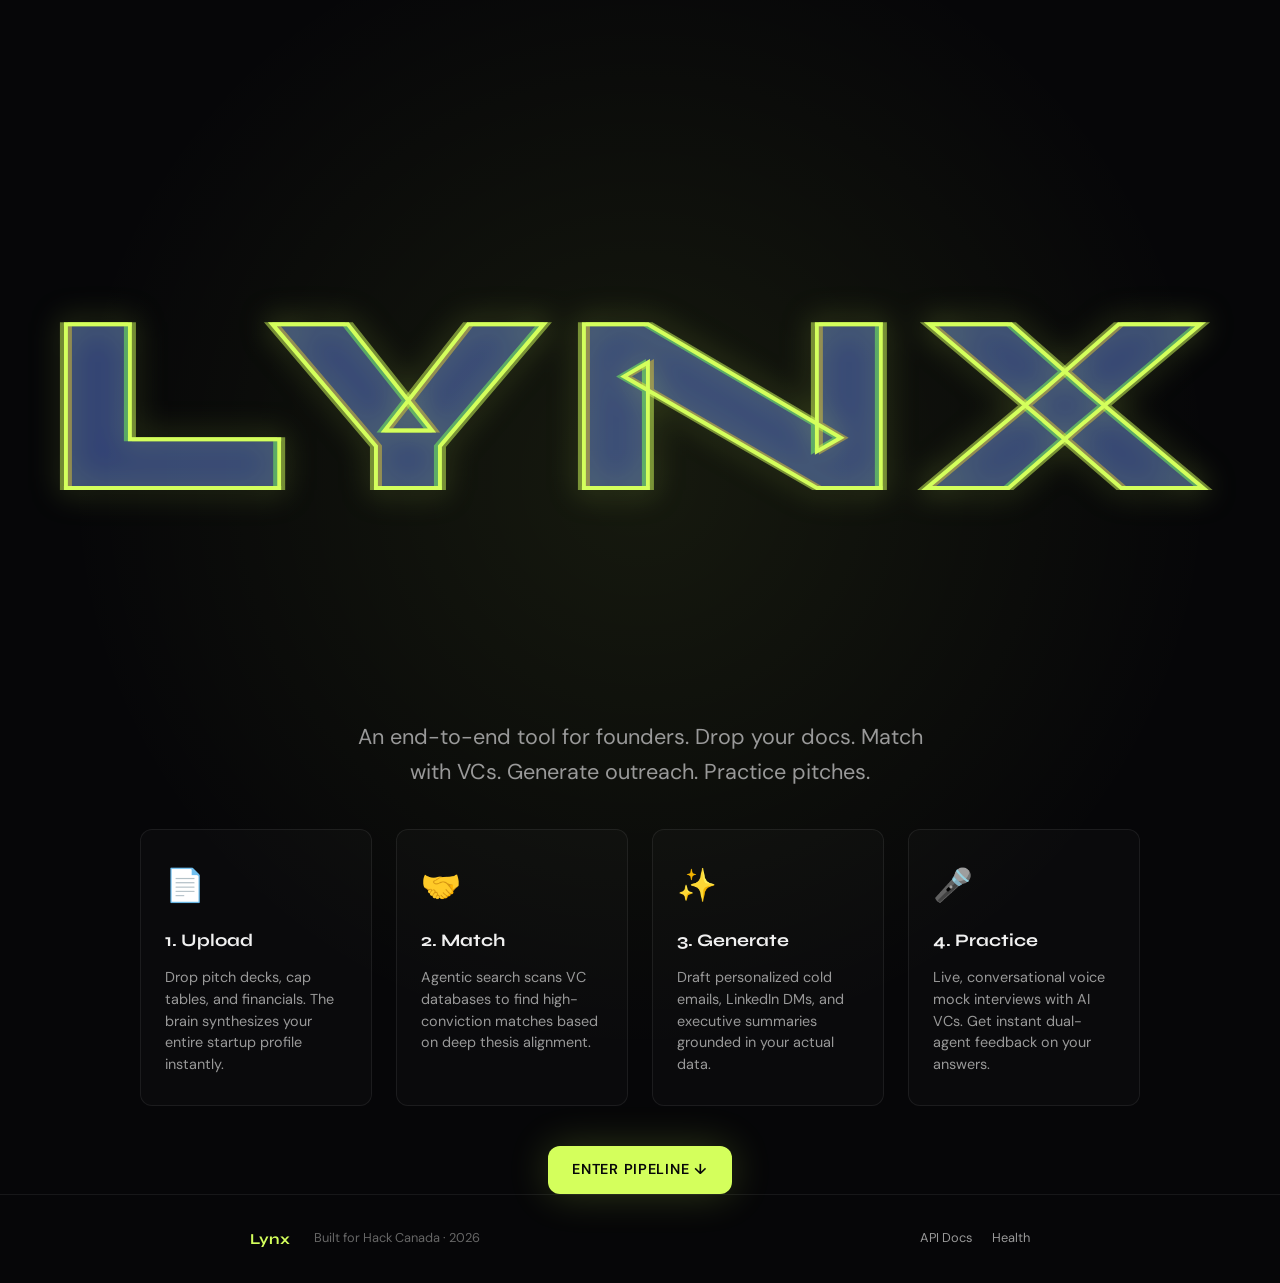
==== commit b1e36aaf: "googoogaagaa" ====
--- a/frontend/index.html
+++ b/frontend/index.html
@@ -24,14 +24,16 @@
         <h1 class="hero-title" data-text="LYNX"><span class="outline">LYNX</span></h1>
       </div>
       <div class="hero-secondary">
-        <p class="hero-desc">An end-to-end Copilot for founders. Drop your docs. Match with VCs. Generate outreach. Practice pitches.</p>
-        
+        <p class="hero-desc">An end-to-end tool for founders. Drop your docs. Match with VCs. Generate outreach.
+          Practice pitches.</p>
+
         <!-- Services Summary Grid -->
         <div class="services-summary">
           <div class="service-card">
             <div class="service-icon">📄</div>
             <h3>1. Upload</h3>
-            <p>Drop pitch decks, cap tables, and financials. The brain synthesizes your entire startup profile instantly.</p>
+            <p>Drop pitch decks, cap tables, and financials. The brain synthesizes your entire startup profile
+              instantly.</p>
           </div>
           <div class="service-card">
             <div class="service-icon">🤝</div>
@@ -46,10 +48,11 @@
           <div class="service-card">
             <div class="service-icon">🎤</div>
             <h3>4. Practice</h3>
-            <p>Live, conversational voice mock interviews with AI VCs. Get instant dual-agent feedback on your answers.</p>
+            <p>Live, conversational voice mock interviews with AI VCs. Get instant dual-agent feedback on your answers.
+            </p>
           </div>
         </div>
-        
+
         <a href="pipeline.html" class="btn btn-primary hero-btn" id="startStaticBtn">ENTER PIPELINE ↓</a>
       </div>
     </div>
@@ -69,4 +72,4 @@
 
 </body>
 
-</html>
+</html>
--- a/frontend/style.css
+++ b/frontend/style.css
@@ -2121,4 +2121,13 @@
         padding: 8px 12px;
         font-size: 0.78rem;
     }
-}+}
+/* -- Pulse Animation -- */
+@keyframes pulse-btn {
+  0% { box-shadow: 0 0 0 0 rgba(212, 255, 92, 0.4); }
+  70% { box-shadow: 0 0 0 10px rgba(212, 255, 92, 0); }
+  100% { box-shadow: 0 0 0 0 rgba(212, 255, 92, 0); }
+}
+.btn-pulse {
+  animation: pulse-btn 2s infinite;
+}
